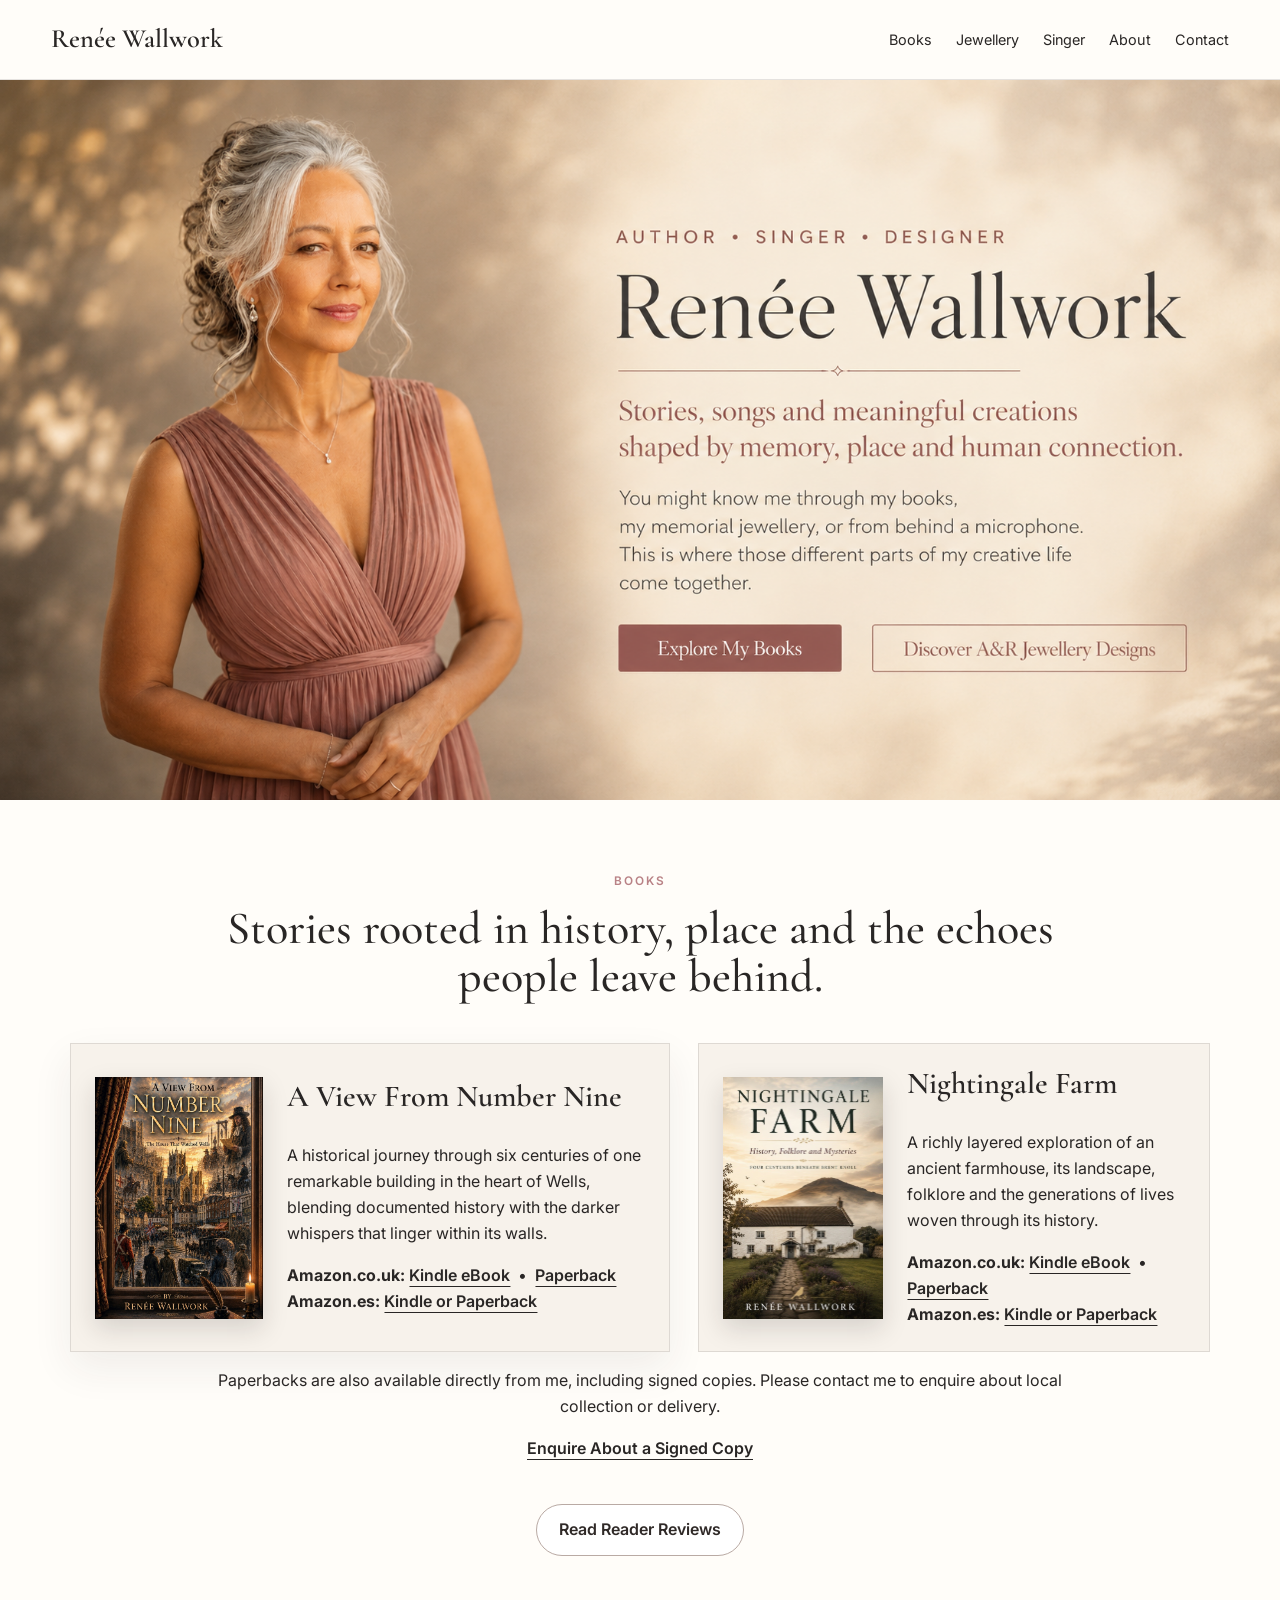
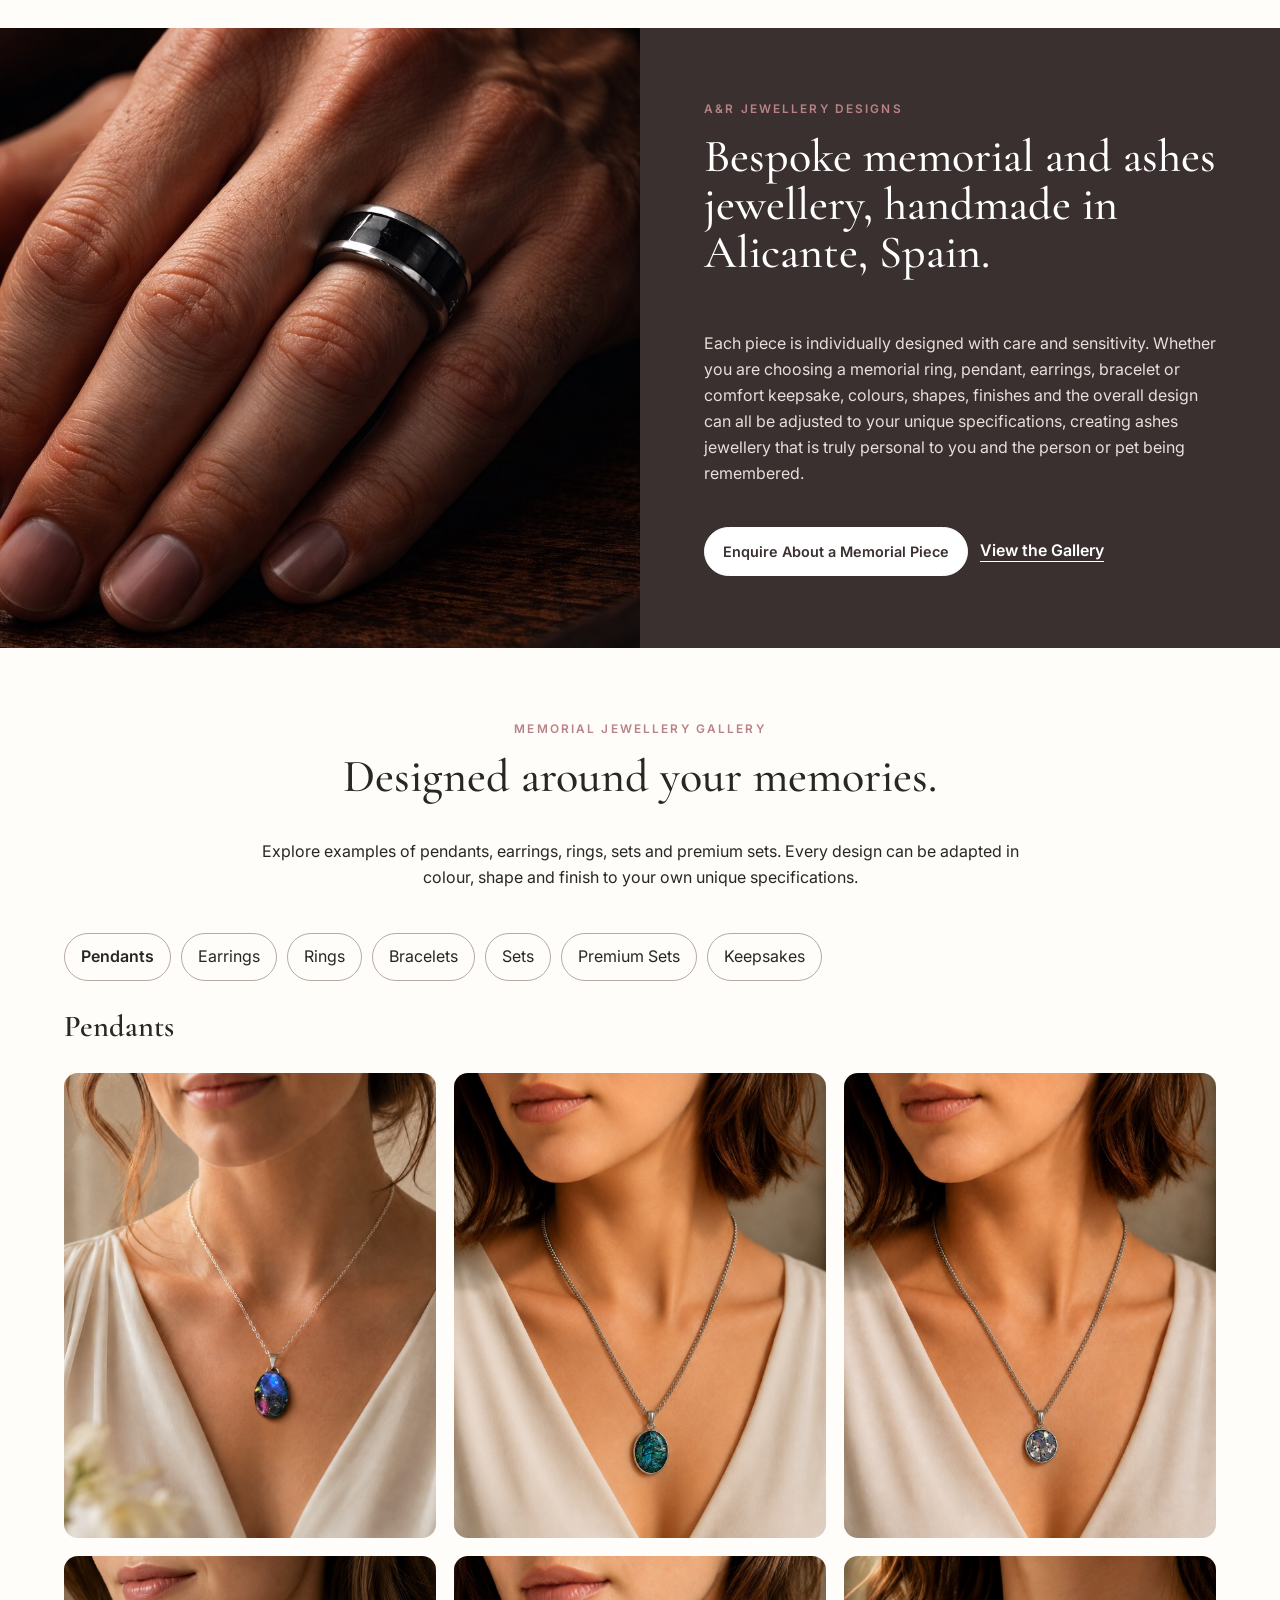
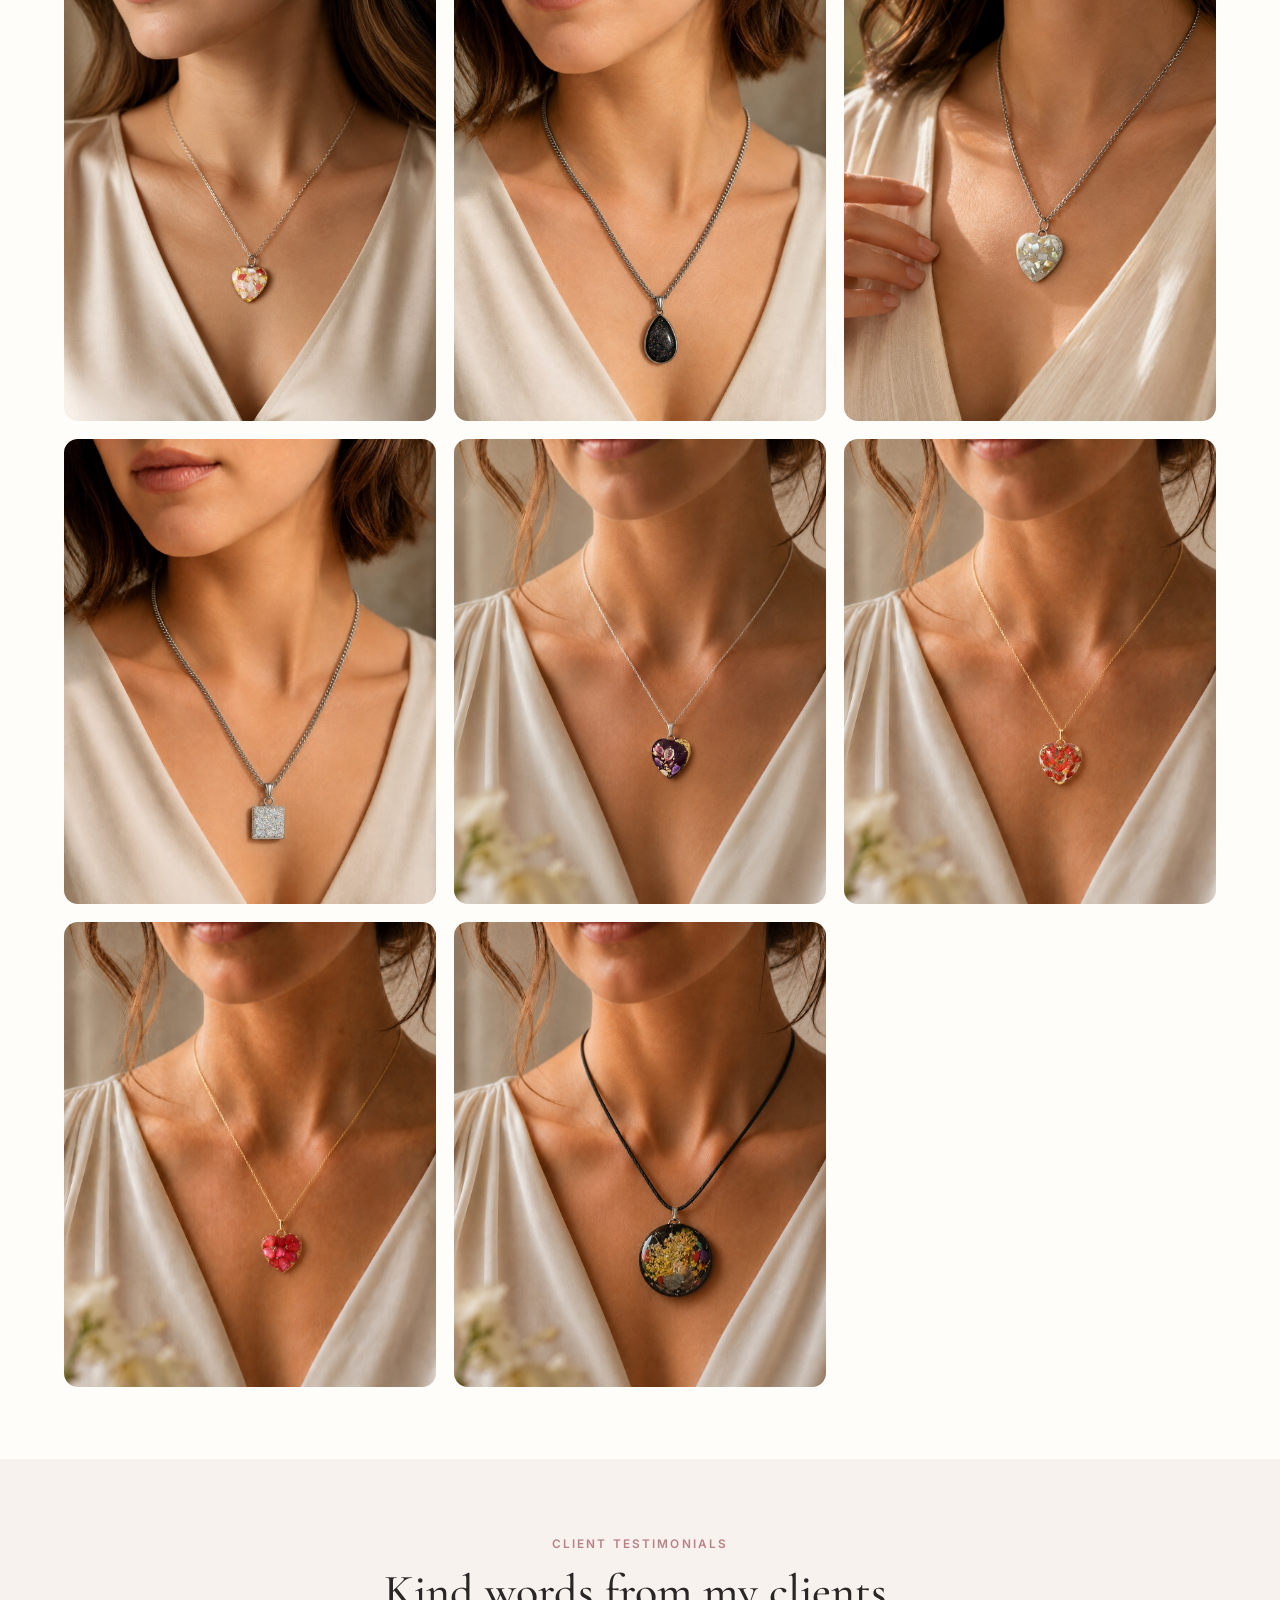
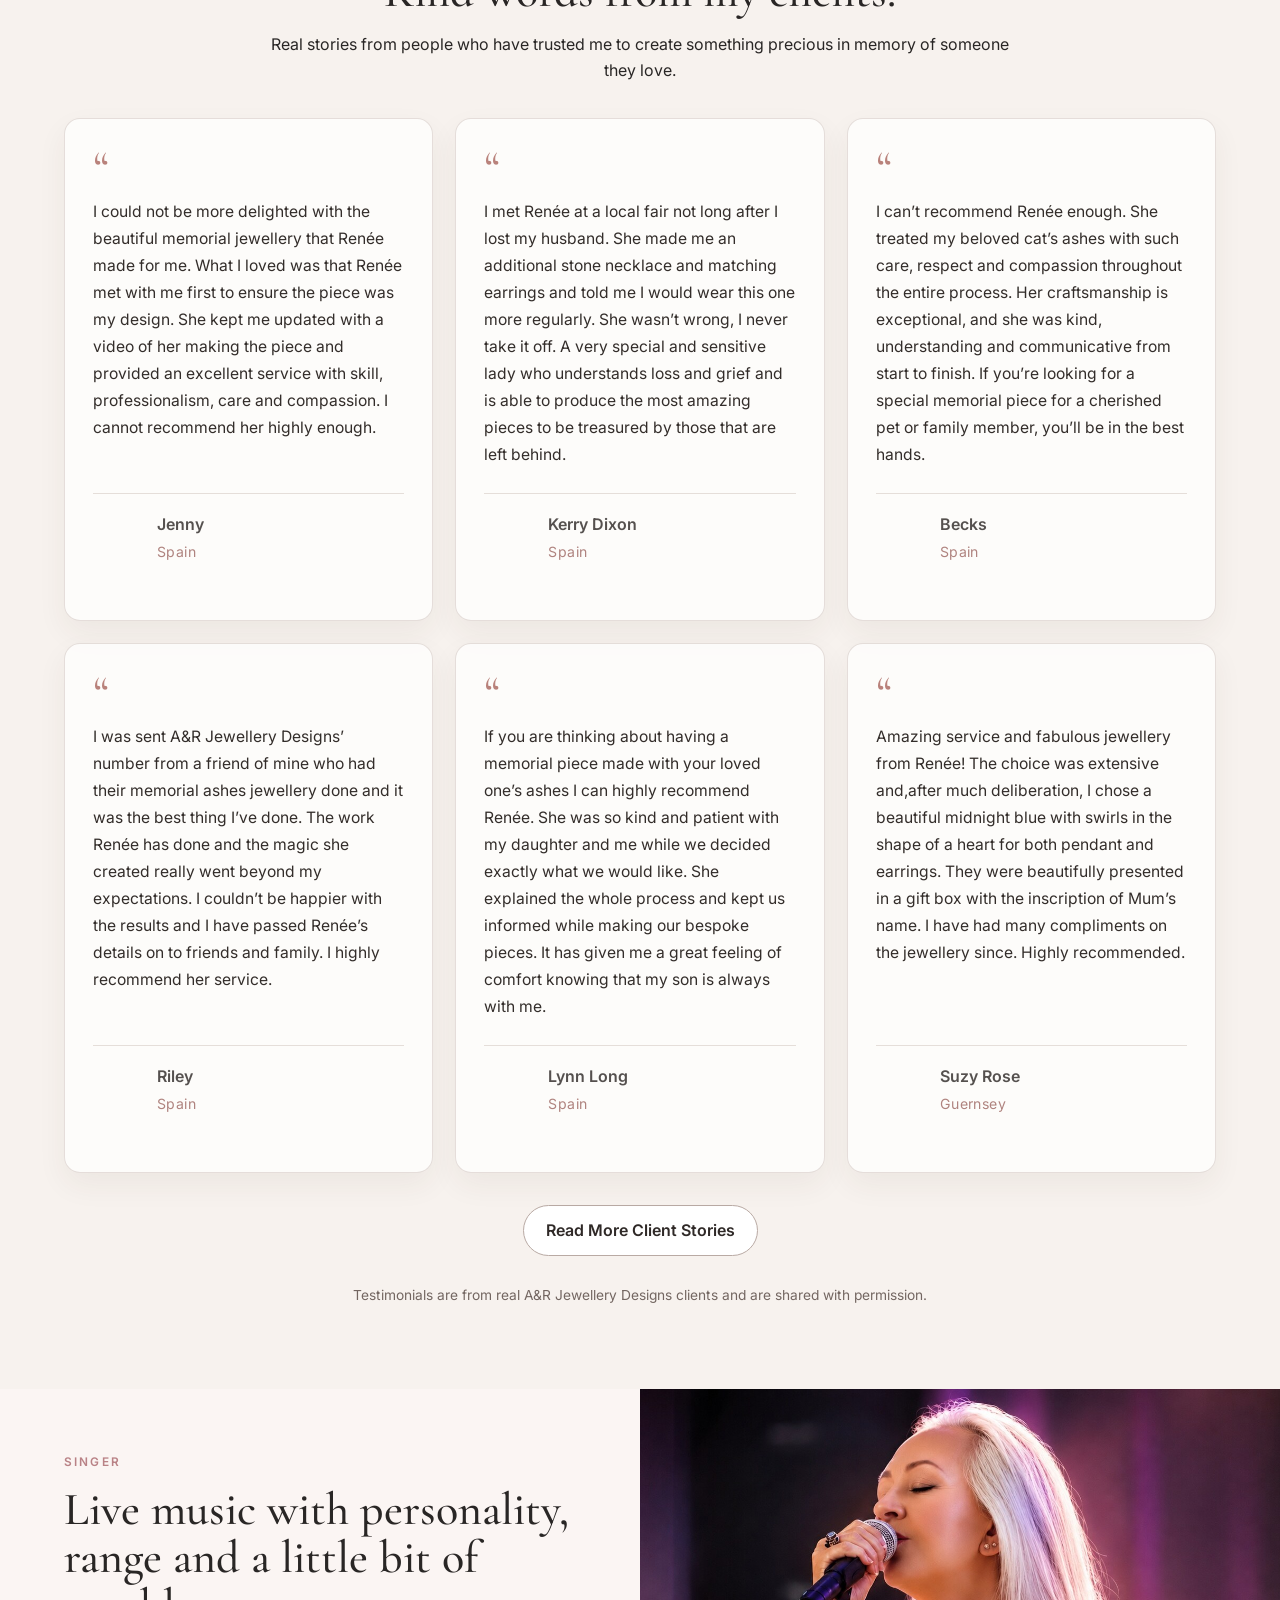
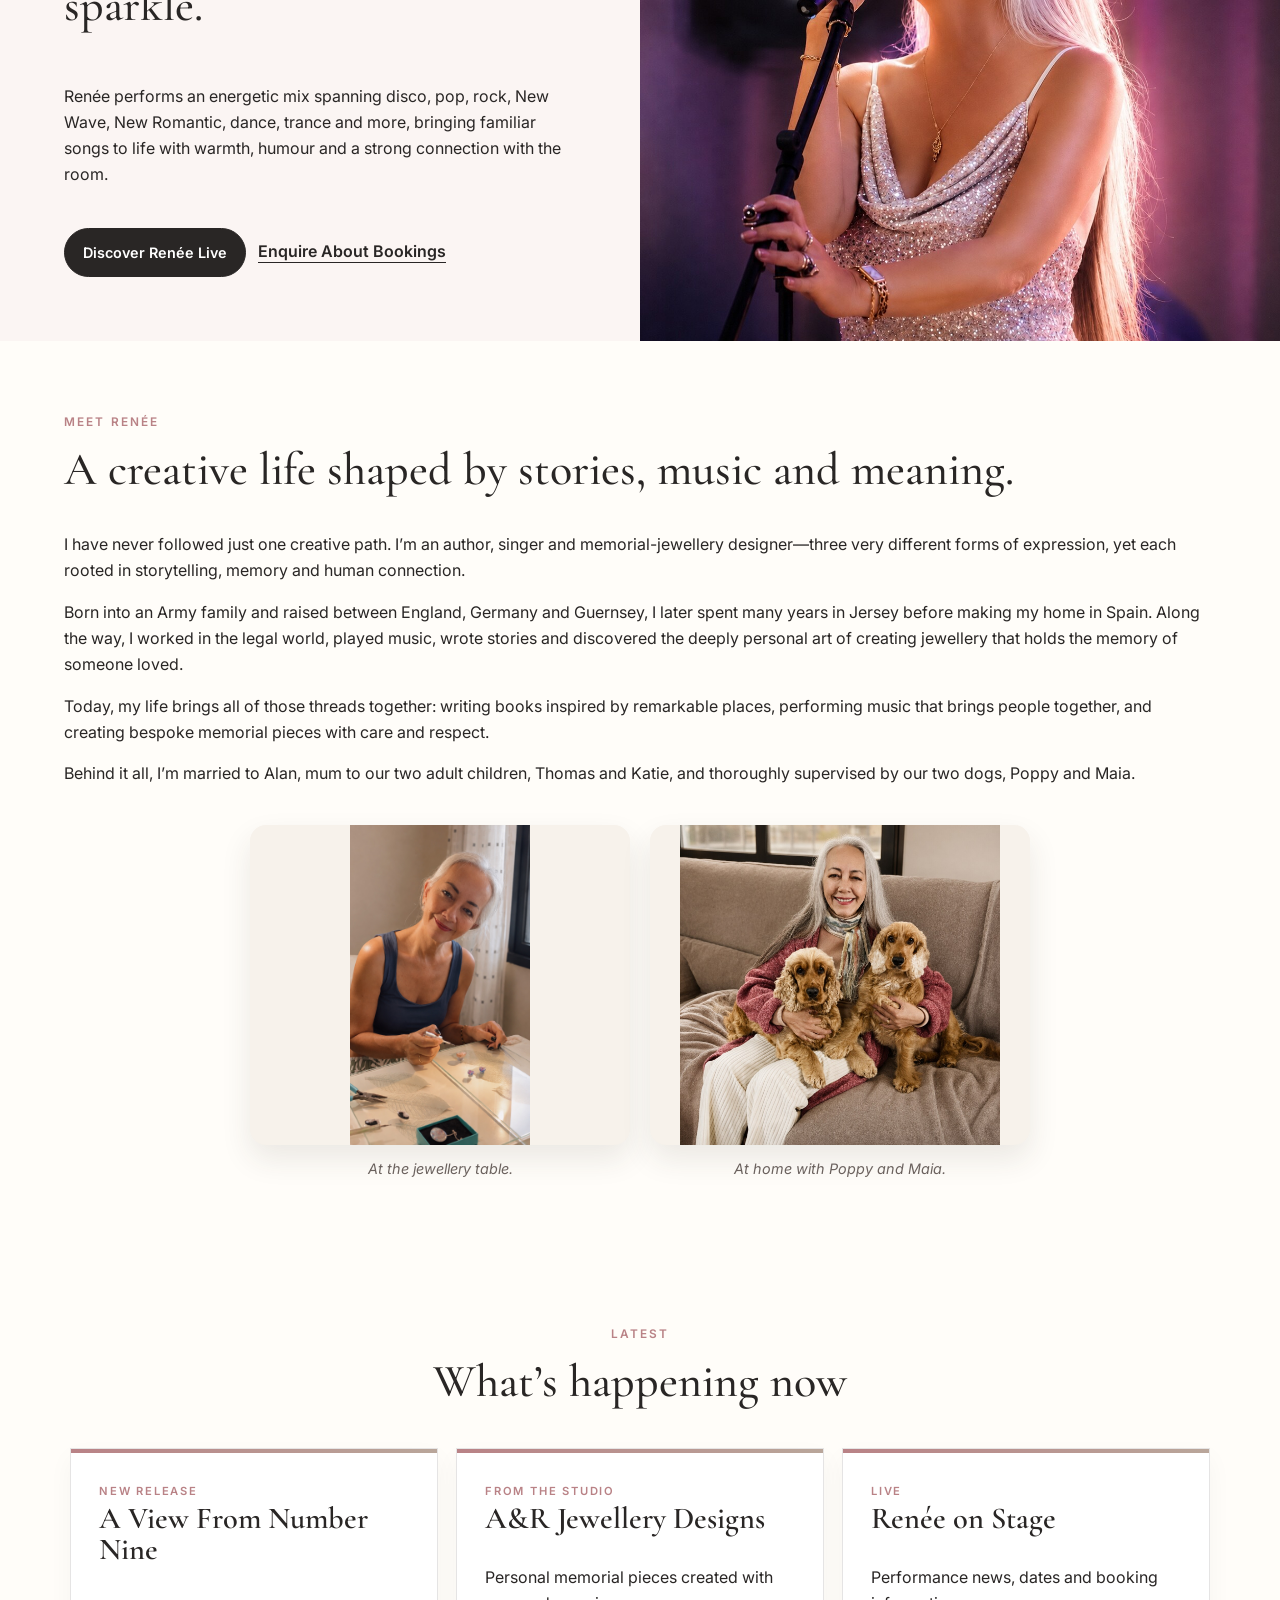
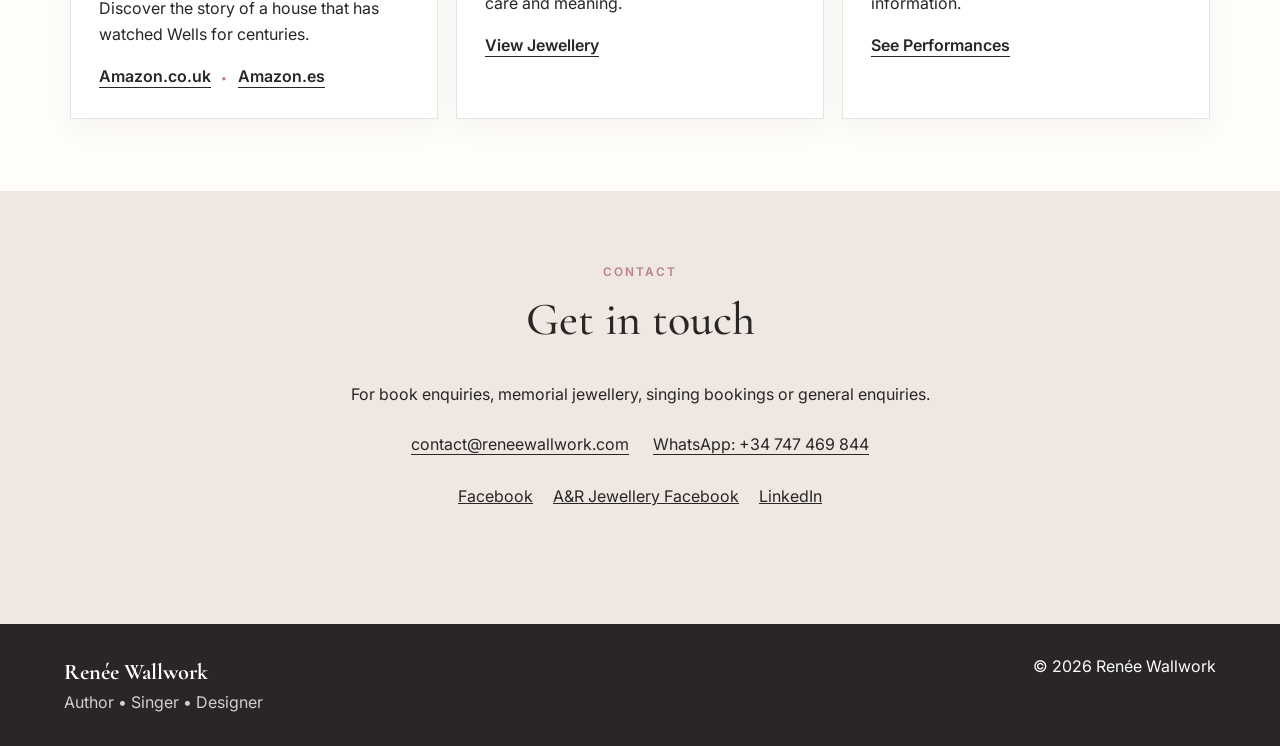
==== index.html @ 15e6c017 "Add structure data for books Added structured data in JSON-LD format for author and books." ====
<!doctype html>
<html lang="en">
<head>
  <meta charset="utf-8" />
  <meta name="viewport" content="width=device-width, initial-scale=1" />
  <title>Renée Wallwork | Author, Singer &amp; Memorial Jewellery Designer in Spain</title>
  <meta name="description" content="Official website of Renée Wallwork, British author, singer and creator of bespoke memorial and ashes jewellery handmade in Alicante, Spain." />
  <link rel="preconnect" href="https://fonts.googleapis.com">
  <link rel="preconnect" href="https://fonts.gstatic.com" crossorigin>
  <link href="https://fonts.googleapis.com/css2?family=Cormorant+Garamond:wght@500;600&family=Inter:wght@300;400;500;600&display=swap" rel="stylesheet">
  <link rel="stylesheet" href="styles.css" />
  <link rel="stylesheet" href="meet-photos.css" />

  <script type="application/ld+json">

{

  "@context": "https://schema.org",

  "@graph": [

    {

      "@type": "Person",

      "@id": "https://reneewallwork.com/#renee-wallwork",

      "name": "Renée Wallwork",

      "url": "https://reneewallwork.com/",

      "jobTitle": [

        "Author",

        "Singer",

        "Memorial Jewellery Designer"

      ]

    },

    {

      "@type": "Organization",

      "@id": "https://reneewallwork.com/#songbird-editions",

      "name": "Songbird Editions"

    },

    {

      "@type": "Book",

      "name": "A View From Number Nine",

      "author": {

        "@id": "https://reneewallwork.com/#renee-wallwork"

      },

      "publisher": {

        "@id": "https://reneewallwork.com/#songbird-editions"

      },

      "isbn": "9798192335277",

      "datePublished": "2026",

      "bookEdition": "First edition",

      "bookFormat": "https://schema.org/Paperback",

      "numberOfPages": 119,

      "inLanguage": "en",

      "image": "https://reneewallwork.com/assets/a-view-from-number-nine.jpg",

      "url": "https://reneewallwork.com/#books",

      "sameAs": "https://www.amazon.co.uk/dp/B0HFG2QTVT"

    },

    {

      "@type": "Book",

      "name": "Nightingale Farm",

      "author": {

        "@id": "https://reneewallwork.com/#renee-wallwork"

      },

      "publisher": {

        "@id": "https://reneewallwork.com/#songbird-editions"

      },

      "isbn": "9798192394595",

      "datePublished": "2026",

      "bookEdition": "First edition",

      "bookFormat": "https://schema.org/Paperback",

      "numberOfPages": 128,

      "inLanguage": "en",

      "image": "https://reneewallwork.com/assets/nightingale-farm.jpg",

      "url": "https://reneewallwork.com/#books",

      "sameAs": "https://www.amazon.co.uk/dp/B0HFBWW677"

    }

  ]

}

</script>
 <style>
  .contact-details {

  display: flex;

  justify-content: center;

  gap: 1.5rem;

  flex-wrap: wrap;

  margin: 1.5rem 0 1rem;

}

.contact-details a {

  color: inherit;

  text-decoration: underline;

  text-underline-offset: 4px;

}

.socials {

  display: flex;

  justify-content: center;

  gap: 1.25rem;

  flex-wrap: wrap;

}
  
    .homepage-banner {
      position: relative;
      width: 100%;
      overflow: hidden;
      background: #f4eee8;
    }

    .homepage-banner img {
      display: block;
      width: 100%;
      height: auto;
    }

    .homepage-banner .banner-link {
      position: absolute;
      z-index: 3;
      display: block;
      border-radius: 4px;
    }

    .homepage-banner .banner-link:focus-visible {
      outline: 3px solid #2a2523;
      outline-offset: 4px;
    }

    .homepage-banner .books-hotspot {
      left: 47.4%;
      top: 74.1%;
      width: 17.8%;
      height: 7.8%;
    }

    .homepage-banner .jewellery-hotspot {
      left: 67.0%;
      top: 74.1%;
      width: 24.8%;
      height: 7.8%;
    }

    .visually-hidden {
      position: absolute !important;
      width: 1px !important;
      height: 1px !important;
      padding: 0 !important;
      margin: -1px !important;
      overflow: hidden !important;
      clip: rect(0, 0, 0, 0) !important;
      white-space: nowrap !important;
      border: 0 !important;
    }

    @media (max-width: 760px) {
      .homepage-banner {
        overflow-x: auto;
      }

      .homepage-banner .banner-link {
        min-height: 32px;
      }

      .homepage-banner-mobile-actions {
        display: flex;
        gap: 12px;
        flex-wrap: wrap;
        justify-content: center;
        padding: 18px 20px 24px;
        background: #f4eee8;
      }
    }

    @media (min-width: 761px) {
      .homepage-banner-mobile-actions {
        display: none;
      }
    }

    /* Memorial jewellery testimonials */
    .testimonials-section {
      background: #f7f2ee;
      padding-top: 76px;
      padding-bottom: 82px;
    }

    .testimonials-intro {
      max-width: 760px;
      margin: 0 auto 34px;
      text-align: center;
    }

    .testimonials-intro h2 {
      margin-bottom: 12px;
    }

    .testimonials-intro p:last-child {
      margin-bottom: 0;
    }

    .testimonial-grid {
      display: grid;
      grid-template-columns: repeat(3, minmax(0, 1fr));
      gap: 22px;
      max-width: 1180px;
      margin: 0 auto;
    }

    .testimonial-card {
      position: relative;
      display: flex;
      flex-direction: column;
      min-height: 100%;
      padding: 30px 28px 26px;
      background: rgba(255,255,255,0.72);
      border: 1px solid rgba(141, 116, 102, 0.22);
      border-radius: 16px;
      box-shadow: 0 12px 30px rgba(62, 46, 38, 0.06);
    }

    .testimonial-card::before {
      content: "“";
      font-family: "Cormorant Garamond", Georgia, serif;
      font-size: 48px;
      line-height: 0.8;
      color: #b9827b;
      margin-bottom: 12px;
    }

    .testimonial-card blockquote {
      margin: 0;
      font-size: 0.98rem;
      line-height: 1.72;
      color: #332d2a;
      flex: 1;
    }

    .testimonial-card footer {
      margin-top: 24px;
      padding-top: 18px;
      border-top: 1px solid rgba(141, 116, 102, 0.22);
      background: transparent;
      display: block;
    }

    .testimonial-name {
      display: block;
      font-weight: 600;
      color: #26211f;
    }

    .testimonial-location {
      display: block;
      margin-top: 3px;
      font-size: 0.88rem;
      letter-spacing: 0.03em;
      color: #9a625d;
    }

    .testimonial-note {
      max-width: 760px;
      margin: 28px auto 0;
      text-align: center;
      font-size: 0.86rem;
      color: #736661;
    }

    @media (max-width: 980px) {
      .testimonial-grid {
        grid-template-columns: repeat(2, minmax(0, 1fr));
      }
    }

    @media (max-width: 640px) {
      .testimonials-section {
        padding-top: 58px;
        padding-bottom: 62px;
      }

      .testimonial-grid {
        grid-template-columns: 1fr;
        gap: 16px;
      }

      .testimonial-card {
        padding: 26px 22px 22px;
      }
    }

  </style>

</head>
<body>

<header class="site-header">
  <a class="brand" href="#top">Renée Wallwork</a>
  <nav class="desktop-nav" aria-label="Primary navigation">
    <a href="#books">Books</a>
    <a href="#jewellery">Jewellery</a>
    <a href="#singer">Singer</a>
    <a href="#about">About</a>
    <a href="#contact">Contact</a>
  </nav>
  <details class="mobile-menu">
    <summary>Menu</summary>
    <div class="mobile-menu-panel">
      <a href="#books">Books</a>
      <a href="#jewellery">Jewellery</a>
      <a href="#singer">Singer</a>
      <a href="#about">About</a>
      <a href="#latest">Latest</a>
      <a href="#contact">Contact</a>
    </div>
  </details>
</header>

<main id="top">
<section class="homepage-banner" aria-labelledby="homepage-hero-title">
  <img src="assets/hero-banner.png" alt="Renée Wallwork, author, singer and designer" />

  <div class="visually-hidden">
    <p>Author • Singer • Designer</p>
    <h1 id="homepage-hero-title">Renée Wallwork</h1>
    <p>Stories, songs and meaningful creations shaped by memory, place and human connection.</p>
    <p>You might know me through my books, my memorial jewellery, or from behind a microphone. This is where those different parts of my creative life come together.</p>
  </div>

  <a class="banner-link books-hotspot" href="#books" aria-label="Explore My Books"></a>
  <a class="banner-link jewellery-hotspot" href="#jewellery" aria-label="Discover A&amp;R Jewellery Designs"></a>
</section>

<div class="homepage-banner-mobile-actions" aria-label="Homepage links">
  <a class="btn primary" href="#books">Explore My Books</a>
  <a class="btn secondary" href="#jewellery">Discover A&amp;R Jewellery Designs</a>
</div>



<section id="books" class="section books">
  <div class="section-heading">
    <p class="eyebrow">BOOKS</p>
    <h2>Stories rooted in history, place and the echoes people leave behind.</h2>
  </div>
  <div class="book-grid">
    <article class="book-card featured">
      <img src="assets/a-view-from-number-nine.jpg" alt="A View From Number Nine book cover" />
      <div>
        <h3>A View From Number Nine</h3>
        <p>A historical journey through six centuries of one remarkable building in the heart of Wells, blending documented history with the darker whispers that linger within its walls.</p>
            <strong>Amazon.co.uk:</strong>

        <a class="text-link" href="https://www.amazon.co.uk/dp/B0HF9PCMNF" target="_blank" rel="noopener noreferrer">Kindle eBook</a>

        <span aria-hidden="true"> &nbsp;•&nbsp; </span>

        <a class="text-link" href="https://www.amazon.co.uk/dp/B0HFG2QTVT" target="_blank" rel="noopener noreferrer">Paperback</a>

        <br />

        <strong>Amazon.es:</strong>

        <a class="text-link" href="https://amzn.eu/d/0caCmfCf" target="_blank" rel="noopener noreferrer">Kindle or Paperback</a>

      </div>

    </article>

    <article class="book-card">

      <img src="assets/nightingale-farm.jpg" alt="Nightingale Farm book cover" />

      <div>

        <h3>Nightingale Farm</h3>

        <p>A richly layered exploration of an ancient farmhouse, its landscape, folklore and the generations of lives woven through its history.</p>

        <strong>Amazon.co.uk:</strong>

        <a class="text-link" href="https://www.amazon.co.uk/dp/B0HFBJJ8R5" target="_blank" rel="noopener noreferrer">Kindle eBook</a>

        <span aria-hidden="true"> &nbsp;•&nbsp; </span>

        <a class="text-link" href="https://www.amazon.co.uk/dp/B0HFBWW677" target="_blank" rel="noopener noreferrer">Paperback</a>

        <br />

        <strong>Amazon.es:</strong>

        <a class="text-link" href="https://amzn.eu/d/0dGQ6d59" target="_blank" rel="noopener noreferrer">Kindle or Paperback</a>    
      </div>
  </article>
  </div>

  <div class="section-heading">

  <p>Paperbacks are also available directly from me, including signed copies. Please contact me to enquire about local collection or delivery.</p>

  <a class="text-link" href="#contact">Enquire About a Signed Copy</a>

</div>
  <details class="more-testimonials">

  <summary>

    <span class="more-label">Read Reader Reviews</span>

    <span class="less-label">Hide Reader Reviews</span>

  </summary>

  <div class="testimonial-grid">

    <article class="testimonial-card">

      <blockquote>A View From Number Nine is a truly remarkable book. I was mesmerised from the very first page and found it impossible to put down. The author’s meticulous and detailed research brings the story vividly to life, and I was completely captivated by the way the past was woven seamlessly into the present. An outstanding read that I can wholeheartedly recommend.</blockquote>

      <footer>

        <span class="testimonial-name">★★★★★ Susan</span>

        <span class="testimonial-location">Amazon UK reader</span>

      </footer>

    </article>

  </div>

</details>
</section>

<section id="jewellery" class="section split dark">
  <div class="media-panel jewellery-media">
   <img src="assets/memorial-jewellery.jpg" alt="Bespoke memorial ashes ring handmade in Alicante, Spain by A&R Jewellery Designs" /> 
  </div>
  <div class="copy-panel">
    <p class="eyebrow">A&amp;R JEWELLERY DESIGNS</p>
    <h2>Bespoke memorial and ashes jewellery, handmade in Alicante, Spain.</h2>
    <p>Each piece is individually designed with care and sensitivity. Whether you are choosing a memorial ring, pendant, earrings, bracelet or comfort keepsake, colours, shapes, finishes and the overall design can all be adjusted to your unique specifications, creating ashes jewellery that is truly personal to you and the person or pet being remembered.</p>
    <div class="buttons">
      <a class="btn light" href="#contact">Enquire About a Memorial Piece</a>
      <a class="text-link light-link" href="#gallery">View the Gallery</a>
    </div>
  </div>
</section>

<section id="gallery" class="section">

  <div class="section-heading narrow">

    <p class="eyebrow">MEMORIAL JEWELLERY GALLERY</p>

    <h2>Designed around your memories.</h2>

    <p>Explore examples of pendants, earrings, rings, sets and premium sets. Every design can be adapted in colour, shape and finish to your own unique specifications.</p>

  </div>


  <nav class="gallery-nav">

  <a href="#pendants">Pendants</a>

  <a href="#earrings">Earrings</a>

  <a href="#rings">Rings</a>
    <a href="#bracelets">Bracelets</a>

  <a href="#sets">Sets</a>

  <a href="#premium-sets">Premium Sets</a>
    <a href="#keepsakes">Keepsakes</a>

</nav>
 <div id="pendants" class="gallery-category">

  <h3>Pendants</h3>

  <div class="gallery-grid">

    <img src="assets/memorial-pendant-model1.jpg" alt="Bespoke memorial pendant worn on a model" />

    <img src="assets/memorial-pendant-blue-green-oval.jpg" alt="Blue and green oval memorial pendant worn on a model" />

    <img src="assets/memorial-pendant-silver-mosaic-oval.jpg" alt="Silver mosaic oval memorial pendant worn on a model" />

    <img src="assets/memorial-pendant-green-gold-oval.jpg" alt="Green and gold oval memorial pendant worn on a model" />

    <img src="assets/memorial-pendant-black-teardrop.jpg" alt="Black teardrop memorial pendant worn on a model" />

    <img src="assets/memorial-pendant-white-heart.jpg" alt="White heart memorial pendant worn on a model" />

    <img src="assets/memorial-pendant-square-silver.jpg" alt="Square silver memorial pendant worn on a model" />

    <img src="assets/memorial-pendant-purple-floral-heart.jpg" alt="Purple floral heart memorial pendant worn on a model" />

<img src="assets/memorial-pendant-kerry-red-gold-heart.jpg" alt="Kerry's red floral and gold memorial heart pendant worn on a model" />

 <img src="assets/memorial-pendant-red-shell-heart.jpg" alt="Red and pink shell heart memorial pendant worn on a model" />

<img src="assets/memorial-pendant-botanical-garden-round.jpg" alt="Round botanical garden memorial pendant worn on a model" />   

  </div>

</div> 
    


  <div id="earrings" class="gallery-category">

  <h3>Earrings</h3>
    
  <div class="gallery-grid">
<img src="assets/memorial-earrings-black-gold-studs.jpg" alt="Black and gold memorial stud earrings worn on a model" />

<img src="assets/memorial-earrings-blue-purple-studs.jpg" alt="Blue and purple memorial stud earrings worn on a model" />
</div>  

</div>

<div id="rings" class="gallery-category">

  <h3>Rings</h3>
 <div class="gallery-grid">
<img src="assets/memorial-ring-silver-sparkle-band.jpg" alt="Silver sparkle memorial ring worn on a hand" />

<img src="assets/memorial-ring-blue-inlay-band.jpg" alt="Blue inlay memorial ring worn on a hand" />

<img src="assets/memorial-ring-gold-sparkle-band.jpg" alt="Gold sparkle memorial ring worn on a hand" />

<img src="assets/memorial-ring-pink-round.jpg" alt="Pink round memorial ring worn on a hand" />

<img src="assets/memorial-ring-iridescent-round.jpg" alt="Iridescent round memorial ring worn on a hand" />

<img src="assets/memorial-ring-black-sparkle-wide.jpg" alt="Black sparkle wide memorial ring worn on a male hand" />

<img src="assets/memorial-ring-silver-chip-wide.jpg" alt="Silver chip wide memorial ring worn on a male hand" />

<img src="assets/memorial-ring-blue-green-mosaic-wide.jpg" alt="Blue green mosaic wide memorial ring worn on a male hand" />

<img src="assets/memorial-ring-green-double-channel.jpg" alt="Green double channel memorial ring worn on a male hand" />

<img src="assets/memorial-ring-black-gold-double-channel.jpg" alt="Black and gold double channel memorial ring worn on a male hand" />
</div>
</div>
<div id="bracelets" class="gallery-category">

  <h3>Bracelets</h3>

  <div class="gallery-grid">
<img src="assets/memorial-bracelet-blue-rectangle.jpg" alt="Blue rectangular memorial bracelet" />

<img src="assets/memorial-bracelet-multicolour-round.jpg" alt="Multicoloured round memorial bracelet" />

<img src="assets/memorial-bracelet-purple-round.jpg" alt="Purple round memorial bracelet" />

<img src="assets/memorial-bracelet-white-round.jpg" alt="White round memorial bracelet" />
  </div>

</div>  
<div id="sets" class="gallery-category">

  <h3>Sets</h3>
 <div class="gallery-grid">
<img src="assets/memorial-set-multicolour-heart.jpg" alt="Multicoloured heart memorial jewellery set worn on a model" />

<img src="assets/memorial-set-blue-silver-heart.jpg" alt="Blue and silver heart memorial jewellery set worn on a model" />

<img src="assets/memorial-set-black-gold-heart.jpg" alt="Black and gold heart memorial jewellery set worn on a model" />

   <img src="assets/memorial-set-turquoise-gold-round-studs.jpg" alt="Turquoise, pearl and gold round memorial jewellery set worn on a model" />

<img src="assets/memorial-set-black-green-gold-ovals.jpg" alt="Black, emerald green and gold oval memorial jewellery set worn on a model" />

<img src="assets/memorial-set-white-mosaic-heart-studs.jpg" alt="White mosaic heart and stud memorial jewellery set worn on a model" />

<img src="assets/memorial-set-turquoise-oval-drops.jpg" alt="Turquoise oval pendant and drop earring memorial jewellery set worn on a model" />
</div> 
</div>

<div id="premium-sets" class="gallery-category">
  <h3>Premium Sets</h3>
  <div class="gallery-grid">
    <img src="assets/memorial-premium-set-blue-green-round.jpg" alt="Premium blue and green round memorial set worn on a model"/>
</div>
</div>
  <div id="keepsakes" class="gallery-category">

 <h3>Memorial Keepsakes</h3>
 <div class="gallery-grid">

    <img src="assets/memorial-keepsake-heart-mosaic.jpg" alt="Multicoloured heart memorial keepsake" />
    <img src="assets/memorial-keepsake-heart-pawprints.jpg" alt="Heart memorial keepsake with colourful paw prints" />
    <img src="assets/pet-memorial-paw-keepsake.jpg" alt="Black and silver pet memorial paw keepsake" />

   <img src="assets/memorial-comfort-pebble-galaxy.jpg" alt="Blue purple and pink memorial comfort pebble" />

    <img src="assets/memorial-comfort-pebble-blue-gold.jpg" alt="Electric blue and gold memorial comfort pebble" />

    <img src="assets/memorial-comfort-pebble-green-gold.jpg" alt="Emerald green and gold memorial comfort pebble" />

  <img src="assets/memorial-comfort-pebble-blue-silver.jpg" alt="Midnight blue and silver memorial comfort pebble" />

  </div>
</div>
  </section>

<section id="testimonials" class="section testimonials-section">
  <div class="testimonials-intro">
  <p class="eyebrow">CLIENT TESTIMONIALS</p>
    <h2>Kind words from my clients.</h2>
    <p>Real stories from people who have trusted me to create something precious in memory of someone they love.</p>
  </div>

<div class="testimonial-grid">
    <article class="testimonial-card">
      <blockquote>I could not be more delighted with the beautiful memorial jewellery that Renée made for me. What I loved was that Renée met with me first to ensure the piece was my design. She kept me updated with a video of her making the piece and provided an excellent service with skill, professionalism, care and compassion. I cannot recommend her highly enough.</blockquote>
      <footer>
        <span class="testimonial-name">Jenny</span>
        <span class="testimonial-location">Spain</span>
      </footer>
    </article>

    <article class="testimonial-card">
      <blockquote>I met Renée at a local fair not long after I lost my husband. She made me an additional stone necklace and matching earrings and told me I would wear this one more regularly. She wasn’t wrong, I never take it off. A very special and sensitive lady who understands loss and grief and is able to produce the most amazing pieces to be treasured by those that are left behind.</blockquote>
      <footer>
        <span class="testimonial-name">Kerry Dixon</span>
        <span class="testimonial-location">Spain</span>
      </footer>
    </article>

    <article class="testimonial-card">
    <blockquote>I can’t recommend Renée enough. She treated my beloved cat’s ashes with such care, respect and compassion throughout the entire process. Her craftsmanship is exceptional, and she was kind, understanding and communicative from start to finish. If you’re looking for a special memorial piece for a cherished pet or family member, you’ll be in the best hands.</blockquote>
      <footer>
      <span class="testimonial-name">Becks</span>
        <span class="testimonial-location">Spain</span>
      </footer>
    </article>
    <article class="testimonial-card">
      <blockquote>I was sent A&amp;R Jewellery Designs’ number from a friend of mine who had their memorial ashes jewellery done and it was the best thing I’ve done. The work Renée has done and the magic she created really went beyond my expectations. I couldn’t be happier with the results and I have passed Renée’s details on to friends and family. I highly recommend her service.</blockquote>
      <footer>
        <span class="testimonial-name">Riley</span>
        <span class="testimonial-location">Spain</span>
      </footer>
    </article>

    <article class="testimonial-card">
      <blockquote>If you are thinking about having a memorial piece made with your loved one’s ashes I can highly recommend Renée. She was so kind and patient with my daughter and me while we decided exactly what we would like. She explained the whole process and kept us informed while making our bespoke pieces. It has given me a great feeling of comfort knowing that my son is always with me.</blockquote>
      <footer>
        <span class="testimonial-name">Lynn Long</span>
        <span class="testimonial-location">Spain</span>
      </footer>
    </article>

    <article class="testimonial-card">
      <blockquote>Amazing service and fabulous jewellery from Renée! The choice was extensive and,after much deliberation, I chose a beautiful midnight blue with swirls in the shape of a heart for both pendant and earrings. They were beautifully presented in a gift box with the inscription of Mum’s name. I have had many compliments on the jewellery since. Highly recommended.</blockquote>
      <footer>
        <span class="testimonial-name">Suzy Rose</span>
        <span class="testimonial-location">Guernsey</span>
    </footer>
    </article>
  </div>

  <details class="more-testimonials">

  <summary>

    <span class="more-label">Read More Client Stories</span>

    <span class="less-label">Show Fewer Client Stories</span>

  </summary>

  <div class="testimonial-grid">

    <article class="testimonial-card">

      <blockquote>Renée created a beautiful memorial jewellery set in memory of my late husband. I also purchased memorial pebbles, again of great quality and made with sincerity. Altogether, it was a comforting experience, and I highly recommend her services.</blockquote>

      <footer>

        <span class="testimonial-name">Pauline</span>

        <span class="testimonial-location">Spain</span>

      </footer>

    </article>

    <article class="testimonial-card">

      <blockquote>We purchased some memorial items from Renée after sadly losing our dad last year. They were beautifully made, with some of his ashes incorporated into a design we requested. Renée is a lovely, kind and compassionate lady who was only too happy to listen to our ideas and bring them to fruition. I can highly recommend her.</blockquote>

      <footer>

        <span class="testimonial-name">Sally</span>

        <span class="testimonial-location">Spain</span>

      </footer>

    </article>

    <article class="testimonial-card">

      <blockquote>I asked Renée to create two pieces of memorial jewellery using the ashes of my father and aunt. She made two heart-shaped pendants in which the ashes were incorporated very subtly. Renée listened carefully to my wishes and poured all her love into making them. She is incredibly talented and very reliable. I highly recommend her.</blockquote>

      <footer>

        <span class="testimonial-name">Carine</span>

        <span class="testimonial-location">Belgium</span>

      </footer>

    </article>

    <article class="testimonial-card">

      <blockquote>I am over the moon! I asked in a local Facebook group if anyone knew somewhere that made memorial jewellery and was given several names. I chose Renée after seeing the beautiful jewellery she created. I wanted one piece as a 21st-birthday gift for my niece, but I ended up buying two—one for her and one for me! I was able to choose exactly what I wanted by blending two different styles Renée showed me, and the results were simply perfect. My niece was delighted, and I received a gift too. Thank you, Renée!</blockquote>

      <footer>

        <span class="testimonial-name">Yvonne</span>

        <span class="testimonial-location">Spain</span>

      </footer>

    </article>
<article class="testimonial-card">

  <blockquote>I met Renée to discuss having jewellery made containing some of my husband’s ashes. She was very professional and caring, and suggested ideas I hadn’t even thought of. The whole process was handled with care and compassion, and I’m delighted with the earrings and pendant she made for me. ❤️</blockquote>

  <footer>

    <span class="testimonial-name">Anne</span>

    <span class="testimonial-location">Spain</span>

  </footer>

</article>
    <article class="testimonial-card">

  <blockquote>Renée made me two absolutely beautiful hearts containing my older son’s ashes. The colours were important to me, and they were perfect. Everything was handled so sensitively, and Renée was so kind and understanding. Thank you so much. 🕊️❤️</blockquote>

  <footer>

    <span class="testimonial-name">Jan</span>

    <span class="testimonial-location">Spain</span>

  </footer>

</article>
  </div>

</details>

<p class="testimonial-note">Testimonials are from real A&amp;R Jewellery Designs clients and are shared with permission.</p>
</section>
  <section id="singer" class="section split singer">
  <div class="copy-panel">
    <p class="eyebrow">SINGER</p>
    <h2>Live music with personality, range and a little bit of sparkle.</h2>
    <p>Renée performs an energetic mix spanning disco, pop, rock, New Wave, New Romantic, dance, trance and more, bringing familiar songs to life with warmth, humour and a strong connection with the room.</p>
    <div class="buttons">
      <a class="btn primary" href="live.html">Discover Renée Live</a>
    <a class="text-link" href="#contact">Enquire About Bookings</a>
    </div>
  </div>
  <div class="media-panel singer-media">
    <img src="assets/renee-singer.jpg" alt="Renée Wallwork singing live" />
  </div>
</section>

<section id="about" class="section split-section">
  <div class="content-panel">

    <p class="eyebrow">MEET RENÉE</p>

    <h2>A creative life shaped by stories, music and meaning.</h2>

    <p>I have never followed just one creative path. I’m an author, singer and memorial-jewellery designer—three very different forms of expression, yet each rooted in storytelling, memory and human connection.</p>
  <p>Born into an Army family and raised between England, Germany and Guernsey, I later spent many years in Jersey before making my home in Spain. Along the way, I worked in the legal world, played music, wrote stories and discovered the deeply personal art of creating jewellery that holds the memory of someone loved.</p>

    <p>Today, my life brings all of those threads together: writing books inspired by remarkable places, performing music that brings people together, and creating bespoke memorial pieces with care and respect.</p>

    <p>Behind it all, I’m married to Alan, mum to our two adult children, Thomas and Katie, and thoroughly supervised by our two dogs, Poppy and Maia.</p>

  </div>

  <div class="about-photo-pair">
    <figure>
      <img src="assets/meet-renee.jpg" alt="Renée Wallwork creating memorial jewellery" loading="lazy" />
      <figcaption>At the jewellery table.</figcaption>
  </figure>
    <figure>
      <img src="assets/renee-poppy-maia.jpg" alt="Renée at home with her dogs, Poppy and Maia" loading="lazy" />
      <figcaption>At home with Poppy and Maia.</figcaption>
    </figure>
</div>

</section>

<section id="latest" class="section latest">
  <div class="section-heading">
    <p class="eyebrow">LATEST</p>
    <h2>What’s happening now</h2>
  </div>
  <div class="cards">
    <article class="latest-card">
      <span>NEW RELEASE</span>
      <h3>A View From Number Nine</h3>
      <p>Discover the story of a house that has watched Wells for centuries.</p>
      <a class="text-link" href="https://www.amazon.co.uk/dp/B0HF9PCMNF" target="_blank" rel="noopener noreferrer">Amazon.co.uk</a><span aria-hidden="true"> &nbsp;•&nbsp; </span><a class="text-link" href="https://amzn.eu/d/0caCmfCf" target="_blank" rel="noopener noreferrer">Amazon.es</a>
    </article>
    <article class="latest-card">
      <span>FROM THE STUDIO</span>
    <h3>A&amp;R Jewellery Designs</h3>
      <p>Personal memorial pieces created with care and meaning.</p>
      <a class="text-link" href="#jewellery">View Jewellery</a>
    </article>
  <article class="latest-card">
      <span>LIVE</span>
    <h3>Renée on Stage</h3>
      <p>Performance news, dates and booking information.</p>
      <a class="text-link" href="live.html">See Performances</a>
    </article>
  </div>
</section>

<section id="contact" class="section contact">
  <div class="section-heading narrow">
    <p class="eyebrow">CONTACT</p>
    <h2>Get in touch</h2>
    <p>For book enquiries, memorial jewellery, singing bookings or general enquiries.</p>
    <div class="contact-details">

  <a href="mailto:contact@reneewallwork.com">contact@reneewallwork.com</a>

  <a href="https://wa.me/34747469844" target="_blank" rel="noopener">

    WhatsApp: +34 747 469 844

  </a>

</div>

<div class="socials">

  

<a href="https://www.facebook.com/renee.wallwork">Facebook</a>

<a href="https://www.facebook.com/profile.php?id=61561538451548" target="_blank" rel="noopener">A&amp;R Jewellery Facebook</a>

<a href="https://www.linkedin.com/in/ren%C3%A9e-michele-wallwork-81598b34a/">LinkedIn</a>
</div>
  </div>
</section>
</main>
<footer>
  <div><strong>Renée Wallwork</strong><br><span>Author • Singer • Designer</span></div>
  <div>© 2026 Renée Wallwork</div>
</footer>
  <script>

document.addEventListener('DOMContentLoaded', function () {

  const links = document.querySelectorAll('.gallery-nav a');

  const categories = document.querySelectorAll('.gallery-category');

function showCategory(id) {

    categories.forEach(function (category) {

      category.hidden = category.id !== id;

  });

    links.forEach(function (link) {

      link.classList.toggle(

        'active',

      link.getAttribute('href') === '#' + id

      );

    });

  }

  let startingCategory = 'pendants';

  if (window.location.hash) {
    const requested = window.location.hash.substring(1);

    if (document.getElementById(requested)) {
      startingCategory = requested;

    }

}
showCategory(startingCategory);
links.forEach(function (link) {
link.addEventListener('click', function (event) {
      event.preventDefault();
    const id = link.getAttribute('href').substring(1);
    showCategory(id);
  history.replaceState(null, '', '#' + id);});
});});
</script>
</body>
</html>
---- styles.css ----
:root{
  --ivory:#f7f2eb;
  --paper:#fffdf9;
  --taupe:#b9a69a;
  --rose:#b98286;
  --charcoal:#292625;
  --deep:#3a302f;
  --silver:#c7c7c7;
  --line:rgba(41,38,37,.12);
}
*{box-sizing:border-box}
html{scroll-behavior:smooth}
body{
  margin:0;
  font-family:Inter,system-ui,-apple-system,sans-serif;
  color:var(--charcoal);
  background:var(--paper);
  line-height:1.62;
}
img{display:block;width:100%}
a{color:inherit}
.site-header{
  position:sticky;top:0;z-index:20;
  display:flex;justify-content:space-between;align-items:center;
  padding:18px clamp(20px,4vw,64px);
  background:rgba(255,253,249,.94);
  backdrop-filter:blur(16px);
  border-bottom:1px solid var(--line);
}
.brand{
  text-decoration:none;
  font-family:"Cormorant Garamond",serif;
  font-size:1.65rem;font-weight:600;
}
.desktop-nav{display:flex;gap:24px}
.desktop-nav a{text-decoration:none;font-size:.9rem}
.mobile-menu{display:none;position:relative}
.mobile-menu summary{
  list-style:none;
  cursor:pointer;
  border:1px solid var(--charcoal);
  border-radius:999px;
  padding:8px 13px;
  font-size:.82rem;
  font-weight:600;
}
.mobile-menu summary::-webkit-details-marker{display:none}
.mobile-menu-panel{
  position:absolute;
  right:0;
  top:46px;
  min-width:180px;
  padding:10px;
  background:var(--paper);
  border:1px solid var(--line);
  box-shadow:0 14px 30px rgba(60,45,40,.12);
  border-radius:16px;
}
.mobile-menu-panel a{
  display:block;
  padding:10px 12px;
  text-decoration:none;
  border-radius:10px;
  font-size:.88rem;
}
.mobile-menu-panel a:hover{background:var(--ivory)}

.hero{
  min-height:72vh;
  display:grid;grid-template-columns:1.2fr .8fr;
  align-items:center;
  gap:4.5vw;
  padding:54px clamp(22px,5vw,82px);
  background:linear-gradient(120deg,var(--ivory),#f3ebe5);
}
.hero-copy{max-width:700px}
.eyebrow{
  letter-spacing:.18em;
  font-size:.74rem;
  font-weight:600;
  color:var(--rose);
  margin:0 0 14px;
}
h1,h2,h3{
  font-family:"Cormorant Garamond",serif;
  line-height:1.04;
  margin-top:0;
}
h1{font-size:clamp(3.6rem,7vw,6.6rem);margin-bottom:16px;font-weight:500}
h2{font-size:clamp(2.2rem,3.6vw,3.7rem);font-weight:500}
h3{font-size:1.9rem;font-weight:600}
.lead{font-size:clamp(1.15rem,1.8vw,1.45rem);max-width:640px}
.intro{max-width:620px;color:#5f5956}
.hero-image{
  max-width:520px;
  justify-self:center;
}
.hero-image img{
  aspect-ratio:4/5;object-fit:cover;
  border-radius:180px 180px 24px 24px;
  box-shadow:0 24px 50px rgba(60,45,40,.15);
}
.buttons{display:flex;flex-wrap:wrap;gap:12px;align-items:center;margin-top:24px}
.btn{
  display:inline-block;text-decoration:none;padding:12px 18px;
  border-radius:999px;border:1px solid var(--charcoal);
  font-size:.9rem;font-weight:600;
}
.btn.primary{background:var(--charcoal);color:white}
.btn.secondary{background:transparent}
.btn.light{background:white;color:var(--deep);border-color:white}
.text-link{font-weight:600;text-underline-offset:5px}
.light-link{color:white}
.section{padding:72px clamp(22px,5vw,82px)}
.section-heading{max-width:860px;margin:0 auto 42px;text-align:center}
.section-heading.narrow{max-width:760px}
.book-grid{display:grid;grid-template-columns:1.08fr .92fr;gap:28px;max-width:1140px;margin:auto}
.book-card{
  display:grid;grid-template-columns:minmax(160px,.64fr) 1.36fr;
  gap:24px;align-items:center;padding:24px;
  background:var(--ivory);border:1px solid var(--line);
}
.book-card.featured{box-shadow:0 16px 38px rgba(60,45,40,.075)}
.book-card img{box-shadow:0 10px 24px rgba(35,30,28,.15)}
.split{
  display:grid;grid-template-columns:1fr 1fr;gap:0;padding:0;
}
.split .media-panel{min-height:520px;max-height:620px;overflow:hidden}
.split .media-panel img{height:100%;object-fit:cover}
.jewellery-media img{object-position:50% 58%}
.singer-media img{object-position:38% 44%}
.split .copy-panel{
  display:flex;flex-direction:column;justify-content:center;
  padding:64px clamp(28px,5vw,74px);
}
.dark{background:var(--deep);color:white}
.dark .copy-panel p:not(.eyebrow){color:#e7dfda}
.singer{background:#fbf5f3}
.about{background:var(--ivory)}
.about-photo-pair{
  display:grid;
  grid-template-columns:repeat(2,minmax(0,1fr));
  gap:20px;
  max-width:780px;
  margin:38px auto 0;
}
.about-photo-pair figure{margin:0;text-align:center}
.about-photo-pair img{
  width:100%;
  aspect-ratio:4/3;
  object-fit:cover;
  border-radius:16px;
  box-shadow:0 14px 30px rgba(60,45,40,.10);
}
.about-photo-pair figure:first-child img{object-position:center top}
.about-photo-pair figcaption{
  margin-top:12px;
  color:#6b625e;
  font-size:.9rem;
  font-style:italic;
}
@media (max-width:620px){
  .about-photo-pair{grid-template-columns:1fr;max-width:420px}
}
.latest{background:#fffdf9}
.cards{
  display:grid;grid-template-columns:repeat(3,1fr);
  gap:18px;max-width:1140px;margin:auto;
}
.latest-card{
  position:relative;
  padding:28px;
  border:1px solid var(--line);
  background:white;
  box-shadow:0 10px 24px rgba(60,45,40,.04);
}
.latest-card:before{
  content:"";
  position:absolute;
  top:0;left:0;right:0;
  height:4px;
  background:linear-gradient(90deg,var(--rose),var(--taupe));
}
.latest-card span{font-size:.7rem;letter-spacing:.16em;color:var(--rose);font-weight:600}
.contact{background:#efe7e2}
.socials{display:flex;justify-content:center;flex-wrap:wrap;gap:22px;margin-top:26px}
footer{
  display:flex;justify-content:space-between;gap:20px;
  padding:30px clamp(22px,5vw,82px);background:var(--charcoal);color:white;
}
footer strong{font-family:"Cormorant Garamond",serif;font-size:1.4rem}
footer span{opacity:.78}

@media (max-width:1024px){
  .desktop-nav{display:none}
  .mobile-menu{display:block}
  .hero{
    min-height:auto;
    grid-template-columns:.9fr 1.1fr;
    gap:28px;
    padding-top:40px;
    padding-bottom:42px;
  }
  .hero-image{max-width:430px}
  .book-grid{grid-template-columns:1fr}
  .book-card{grid-template-columns:190px 1fr}
  .cards{grid-template-columns:1fr 1fr}
  .latest-card:last-child{grid-column:1/-1}
}
@media (max-width:760px){
  .hero{grid-template-columns:1fr}
  .hero-image{order:-1;max-width:390px}
  .hero-copy{text-align:center;margin:auto}
  .intro,.lead{margin-left:auto;margin-right:auto}
  .buttons{justify-content:center}
  .split{grid-template-columns:1fr}
  .split .media-panel{min-height:390px;max-height:500px}
  .singer .media-panel{order:-1}
  .cards{grid-template-columns:1fr}
  .latest-card:last-child{grid-column:auto}
}
@media (max-width:560px){
  .site-header{padding:14px 16px}
  .brand{font-size:1.35rem}
  .hero,.section{padding-left:18px;padding-right:18px}
  .hero-image img{border-radius:140px 140px 20px 20px}
  h1{font-size:3.25rem}
  h2{font-size:2.25rem}
  .book-card{grid-template-columns:1fr}
  .book-card img{max-width:230px;margin:auto}
  footer{flex-direction:column}
}

/* Renée Live page */
.live-hero{
  display:grid;
  grid-template-columns:1fr 1fr;
  min-height:680px;
  background:linear-gradient(120deg,var(--ivory),#f3ebe5);
}
.live-hero-copy{
  display:flex;
  flex-direction:column;
  justify-content:center;
  padding:72px clamp(28px,6vw,92px);
}
.live-hero-copy h1{
  font-size:clamp(3.8rem,7vw,6.8rem);
  margin-bottom:18px;
}
.live-hero-media{min-height:680px;overflow:hidden}
.live-hero-media img{height:100%;object-fit:cover;object-position:56% center}
.live-intro{max-width:820px;margin:auto;text-align:center}
.live-intro p{font-size:1.08rem;color:#5f5956}
.live-gallery{
  display:grid;
  grid-template-columns:1fr 1fr;
  gap:22px;
  max-width:1120px;
  margin:42px auto 0;
}
.live-gallery figure{
  margin:0;
  overflow:hidden;
  background:var(--ivory);
  border:1px solid var(--line);
}
.live-gallery figure:first-child{grid-row:span 2}
.live-gallery img{height:100%;min-height:420px;object-fit:cover}
.live-gallery figure:first-child img{min-height:862px;object-position:center}
.live-booking{
  text-align:center;
  background:var(--deep);
  color:white;
}
.live-booking p{max-width:680px;margin:0 auto 24px;color:#e7dfda}
.back-home{display:inline-block;margin-top:18px;color:#e7dfda;text-underline-offset:5px}
@media (min-width:761px) and (max-width:1180px){

  .live-hero{

    min-height:560px;

  }

  .live-hero-copy{

    padding:40px 32px;

  }

  .live-hero-copy h1{

    font-size:clamp(3.4rem,6vw,4.6rem);

  }

  .live-hero-media{

    min-height:560px;

    height:560px;

    align-self:stretch;

  }
.live-hero-media img{

  object-fit:contain;

object-position:center;

}
}
@media (max-width:760px){
  .live-hero{grid-template-columns:1fr;min-height:auto}
  .live-hero-media{min-height:430px;order:-1}
  .live-hero-copy{text-align:center;padding:52px 22px}
  .live-hero-copy .buttons{justify-content:center}
  .live-gallery{grid-template-columns:1fr;gap:16px}
  .live-gallery figure:first-child{grid-row:auto}
  .live-gallery img,.live-gallery figure:first-child img{min-height:0;height:auto}
}

.compact-section{padding-top:58px;padding-bottom:58px}
@media (max-width:760px){.compact-section{padding-top:48px;padding-bottom:48px}}

.gallery-nav {

  display: flex;

  flex-wrap: wrap;

  gap: 10px;

  margin: 24px 0 30px;

}

.gallery-nav a {

  display: inline-block;

  padding: 10px 16px;

  border: 1px solid #b8aaa0;

  border-radius: 999px;

  text-decoration: none;

}

.gallery-nav a.active {

  font-weight: 600;

}

.gallery-category {

  margin-top: 24px;

}

.gallery-grid {

  display: grid;

  grid-template-columns: repeat(3, minmax(0, 1fr));

  gap: 18px;

  align-items: start;

}

.gallery-grid img {

  width: 100%;

  aspect-ratio: 4 / 5;

  object-fit: cover;

  display: block;

  border-radius: 14px;

}

@media (max-width: 760px) {

  .gallery-grid {

    grid-template-columns: repeat(2, minmax(0, 1fr));

    gap: 12px;

  }

  .gallery-nav {

    gap: 8px;

  }

  .gallery-nav a {

    padding: 8px 12px;

    font-size: 0.95rem;

  }

}

/* Additional client testimonials */

.more-testimonials {

  margin-top: 32px;

}

.more-testimonials summary {

  width: fit-content;

  margin: 0 auto;

  padding: 12px 22px;

  border: 1px solid #b9aaa4;

  border-radius: 999px;

  background: #ffffff;

  color: #2f2927;

  font: inherit;

  font-weight: 600;

  cursor: pointer;

  list-style: none;

  text-align: center;

}

.more-testimonials summary::-webkit-details-marker {

  display: none;

}

.more-testimonials .less-label {

  display: none;

}

.more-testimonials[open] .more-label {

  display: none;

}

.more-testimonials[open] .less-label {

  display: inline;

}

.more-testimonials .testimonial-grid {

  margin-top: 32px;

}

@media (max-width: 430px) {

  .gallery-grid {

    grid-template-columns: 1fr;

  }

}
---- meet-photos.css ----
/* Meet Renée photo pair: show each complete photograph without cropping. */
.about-photo-pair img {
  width: 100% !important;
  height: 320px !important;
  aspect-ratio: auto !important;
  object-fit: contain !important;
  object-position: center !important;
  background: #f7f2eb;
}

@media (max-width: 620px) {
  .about-photo-pair img {
    height: auto !important;
    max-height: 420px;
  }
}
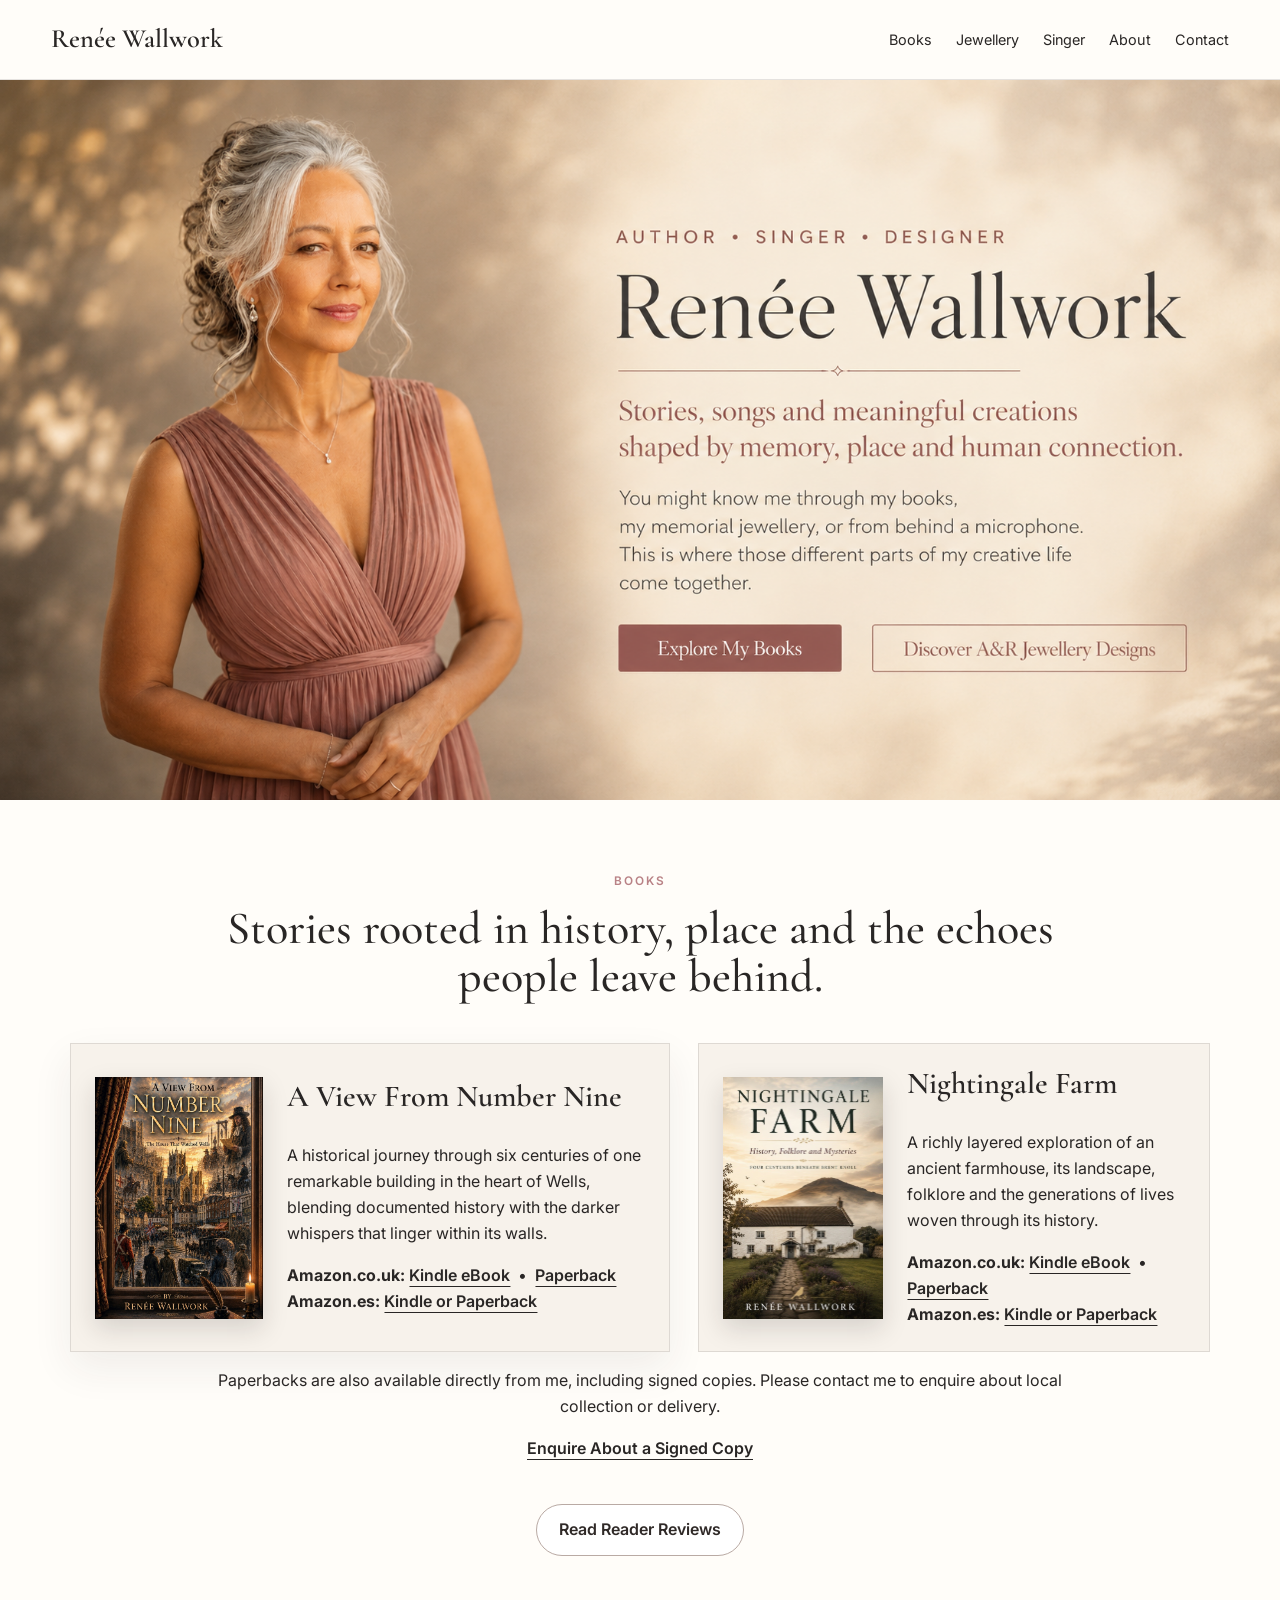
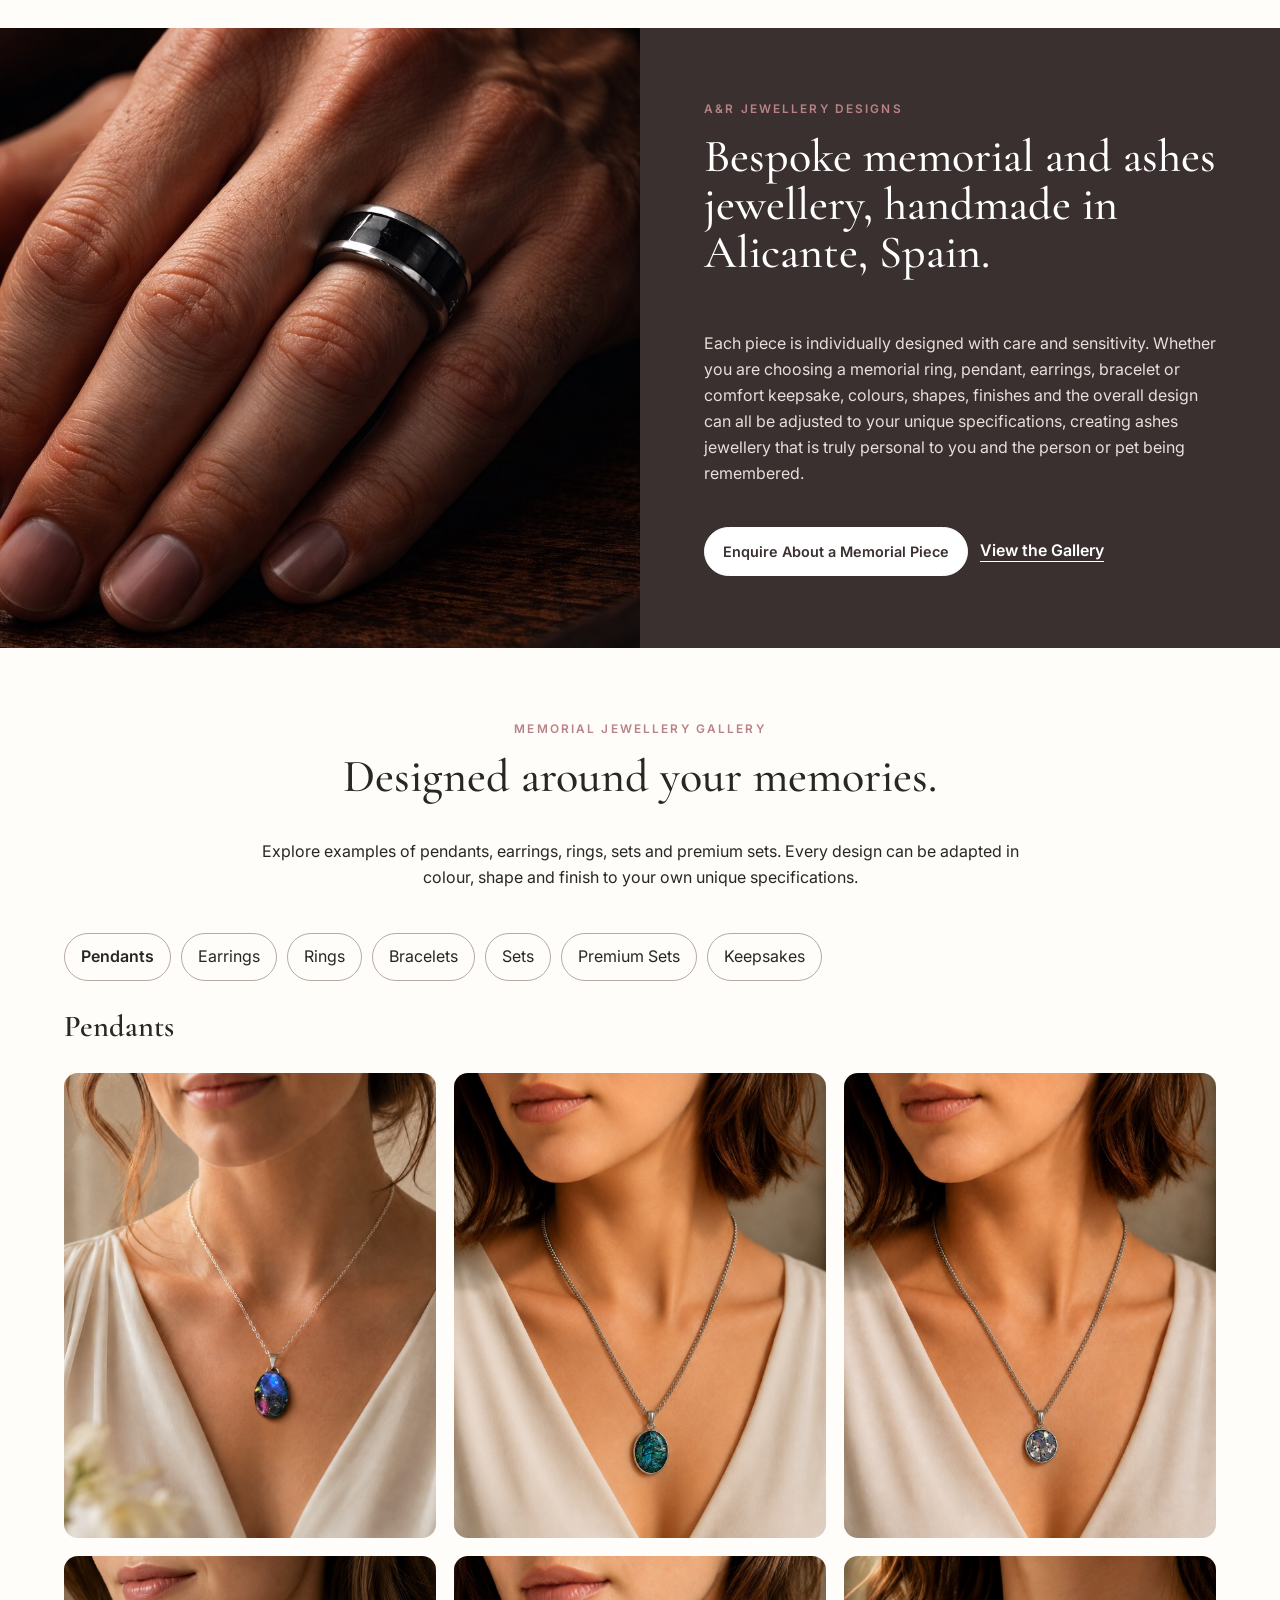
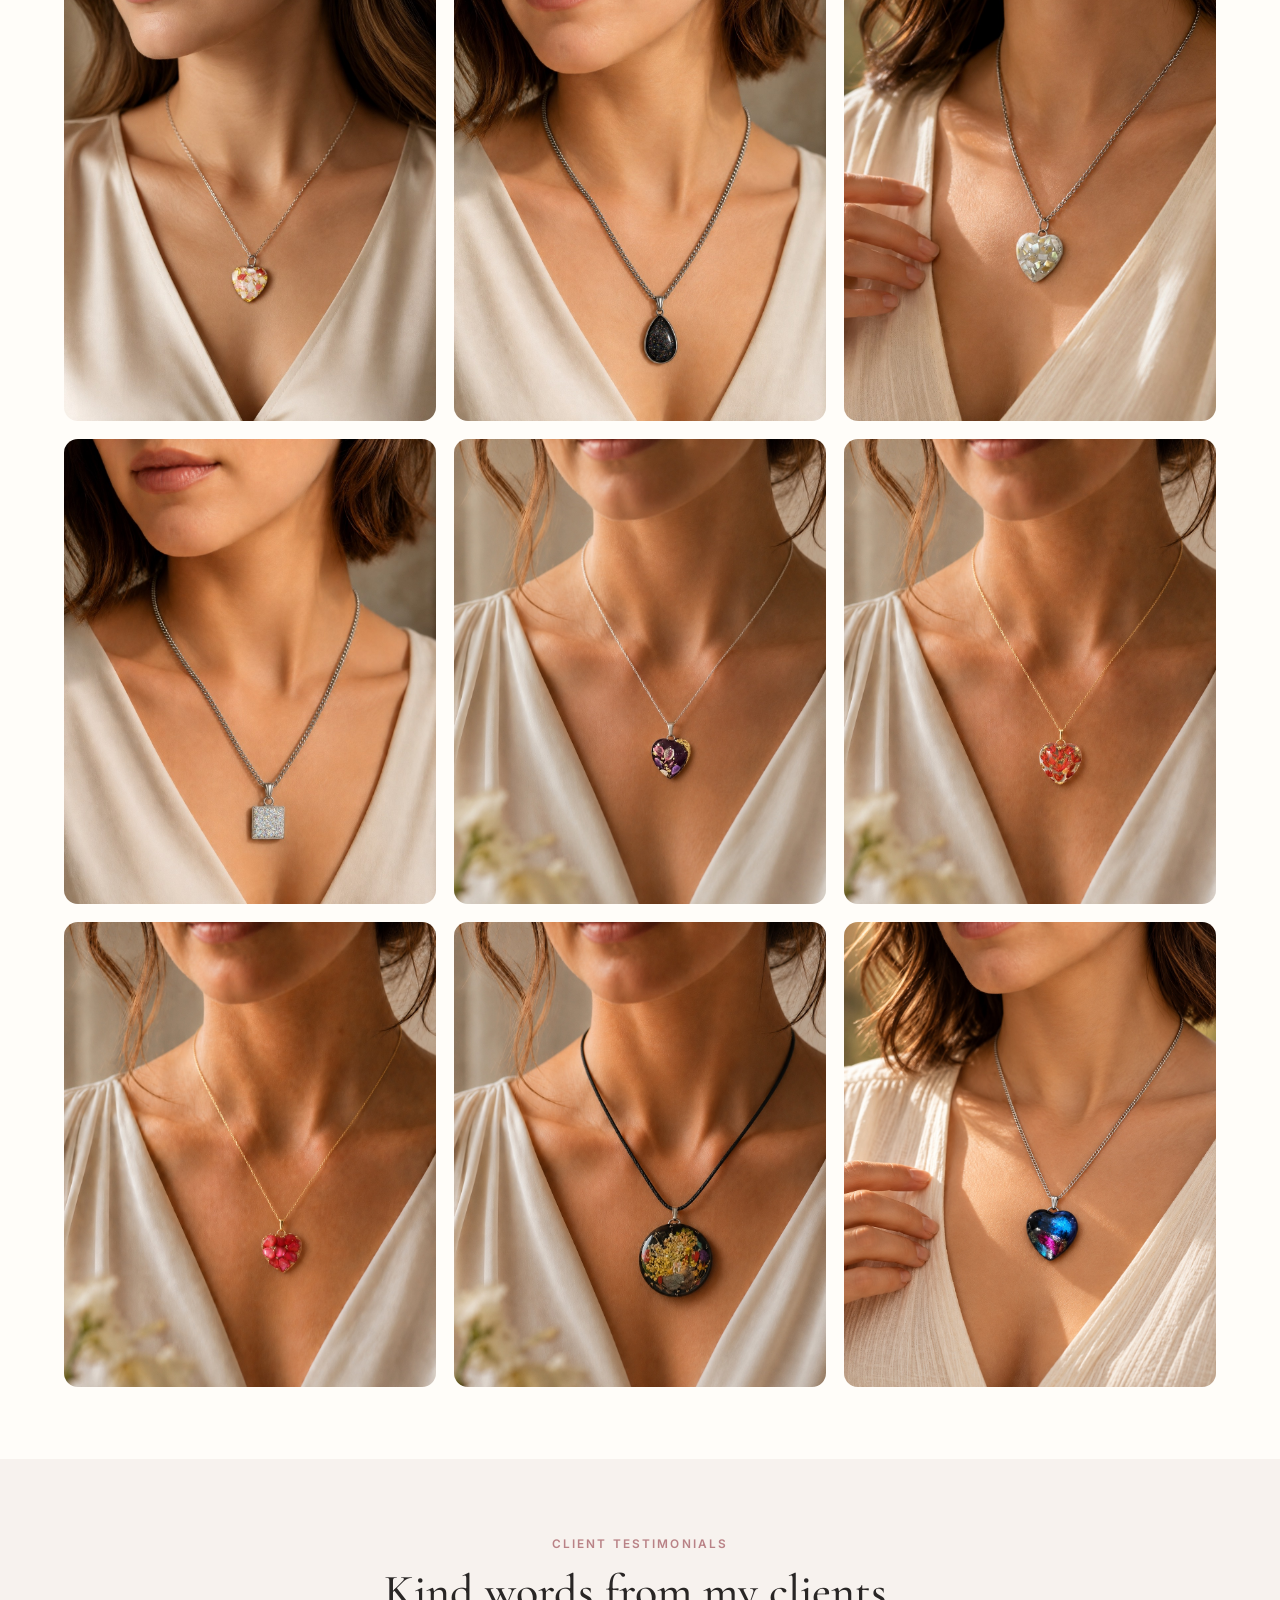
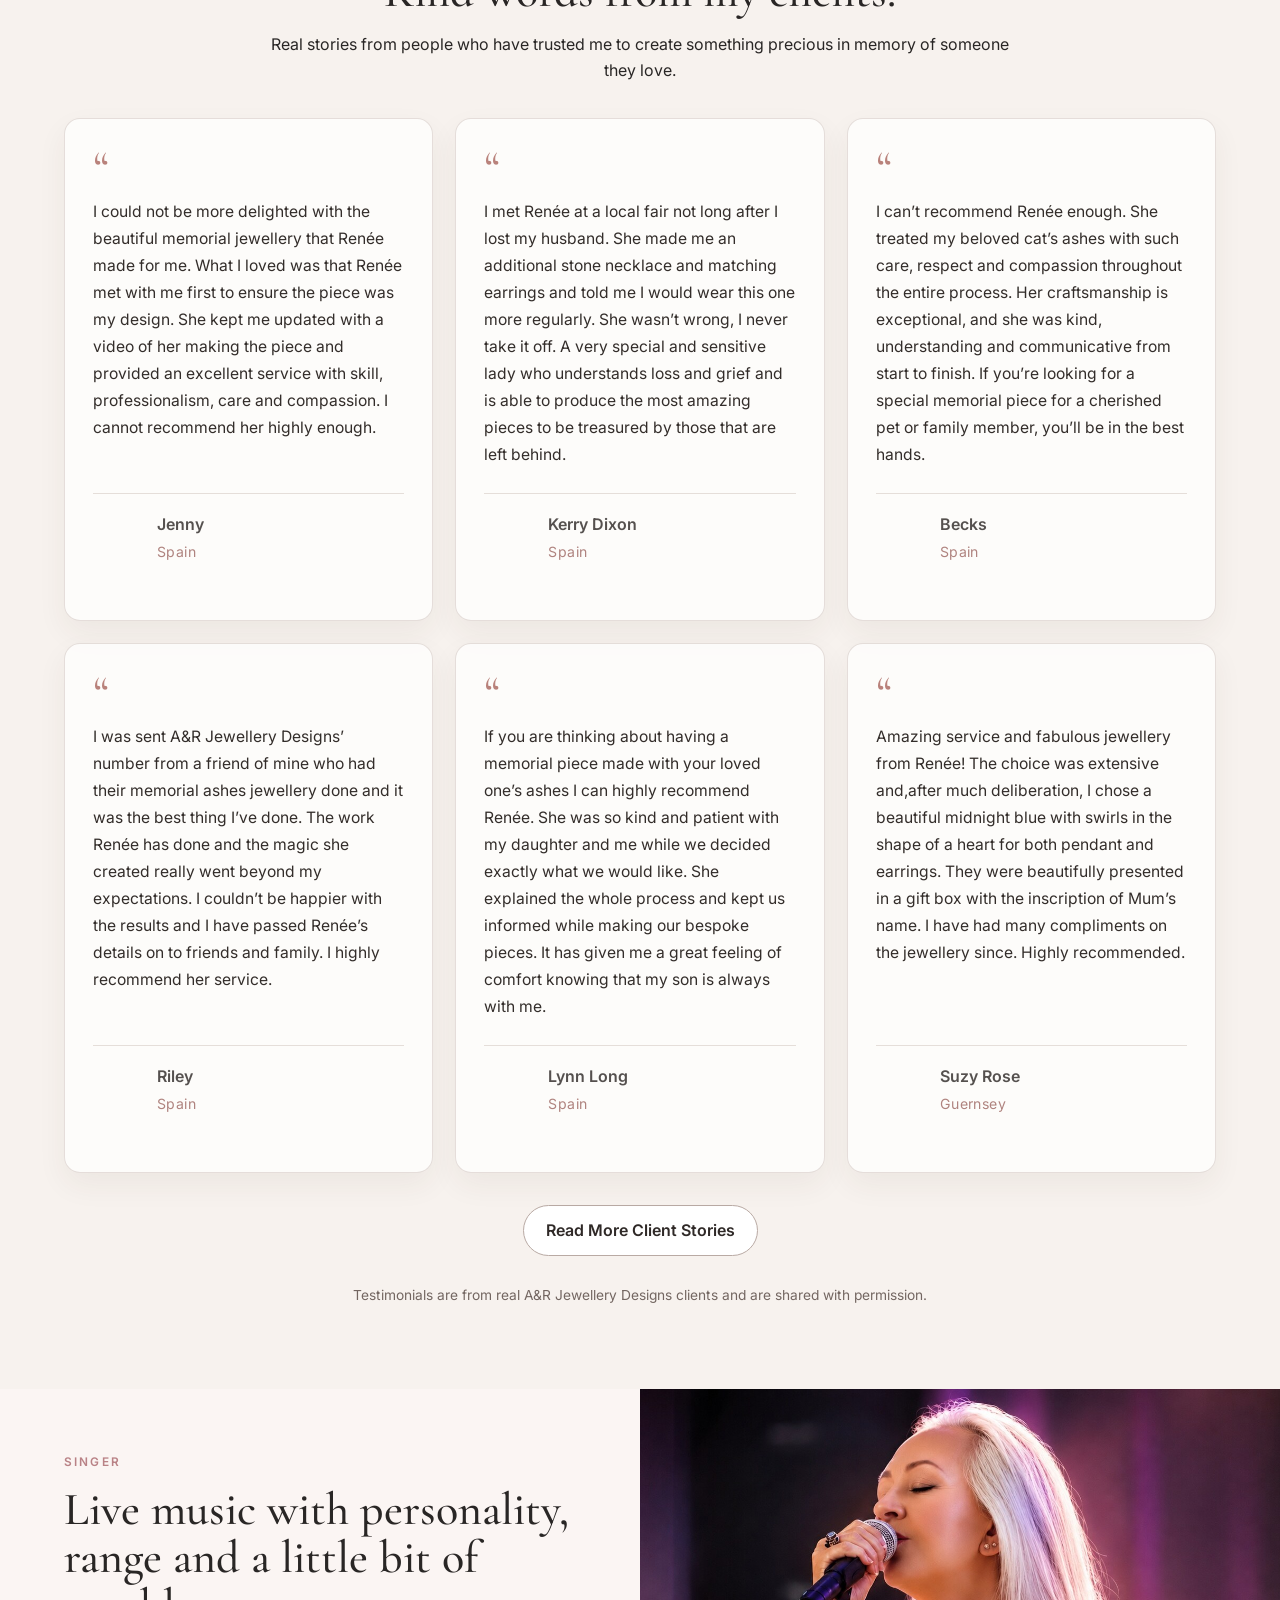
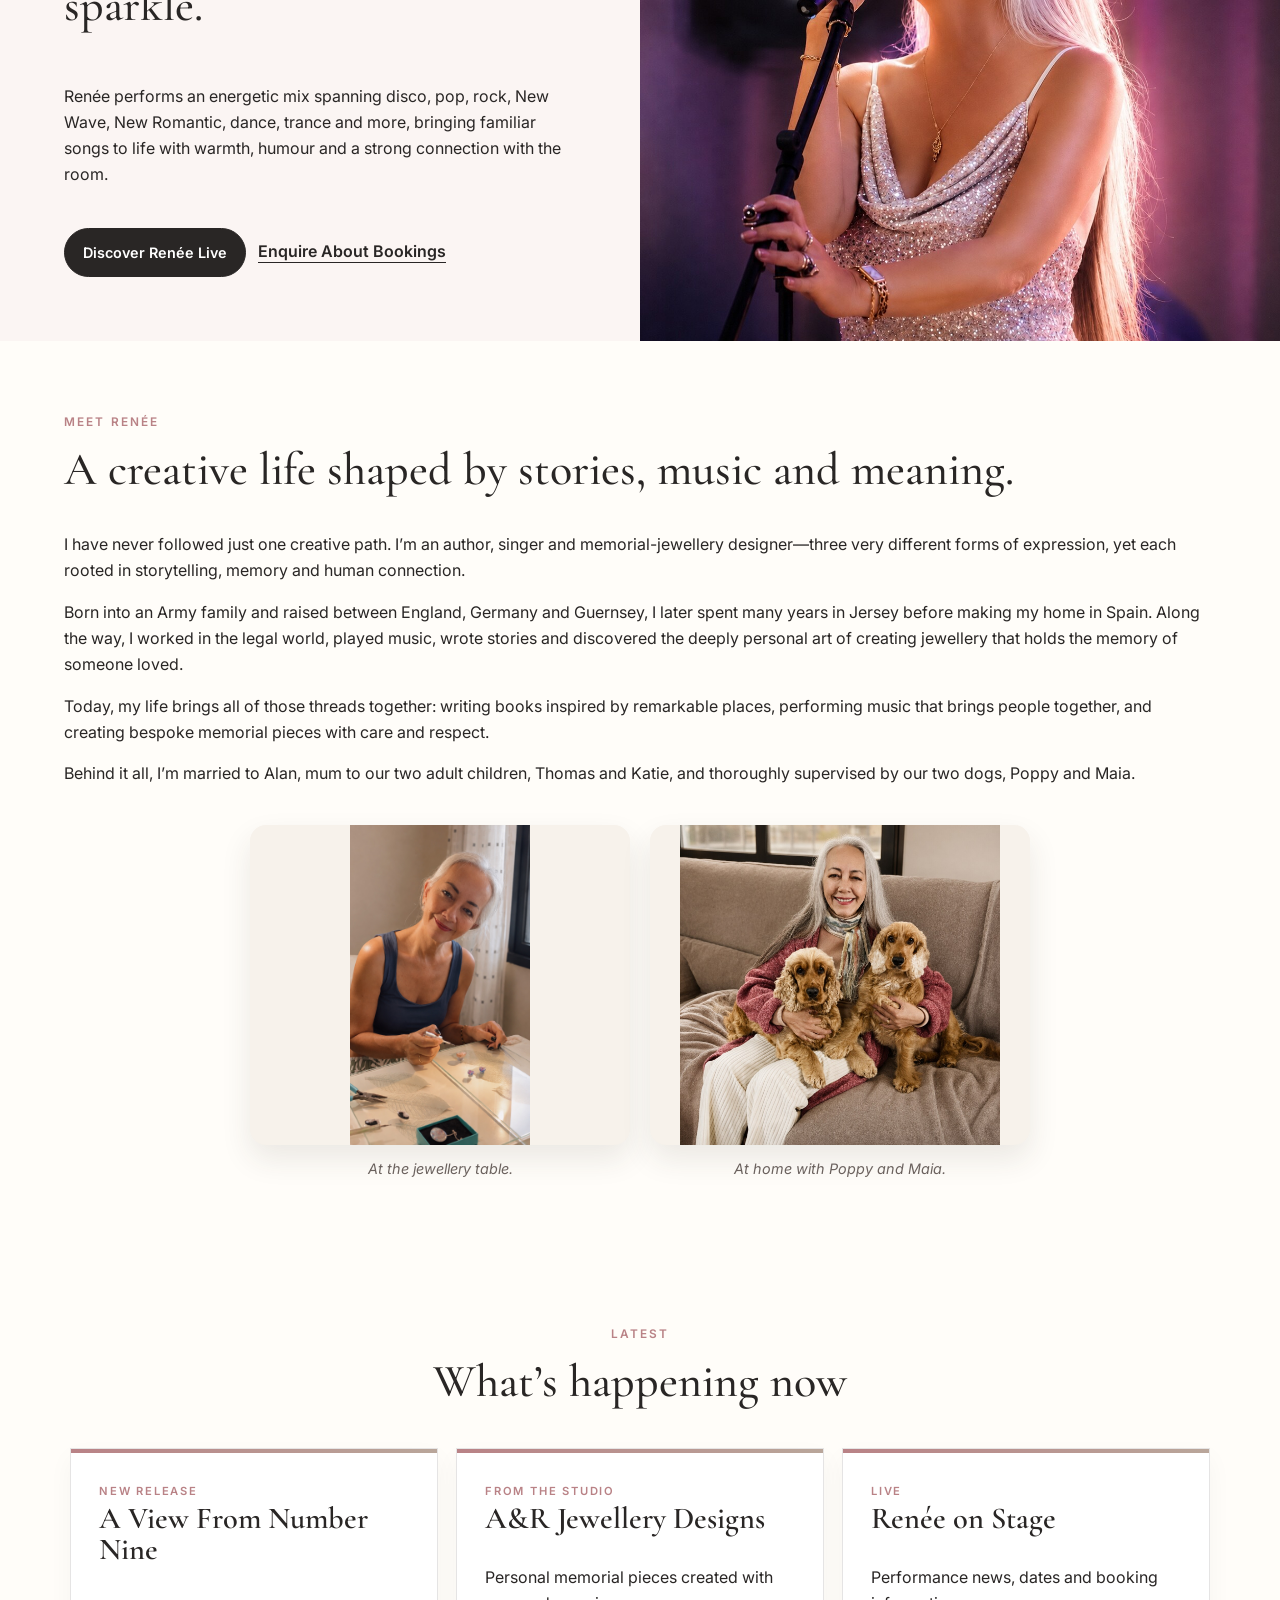
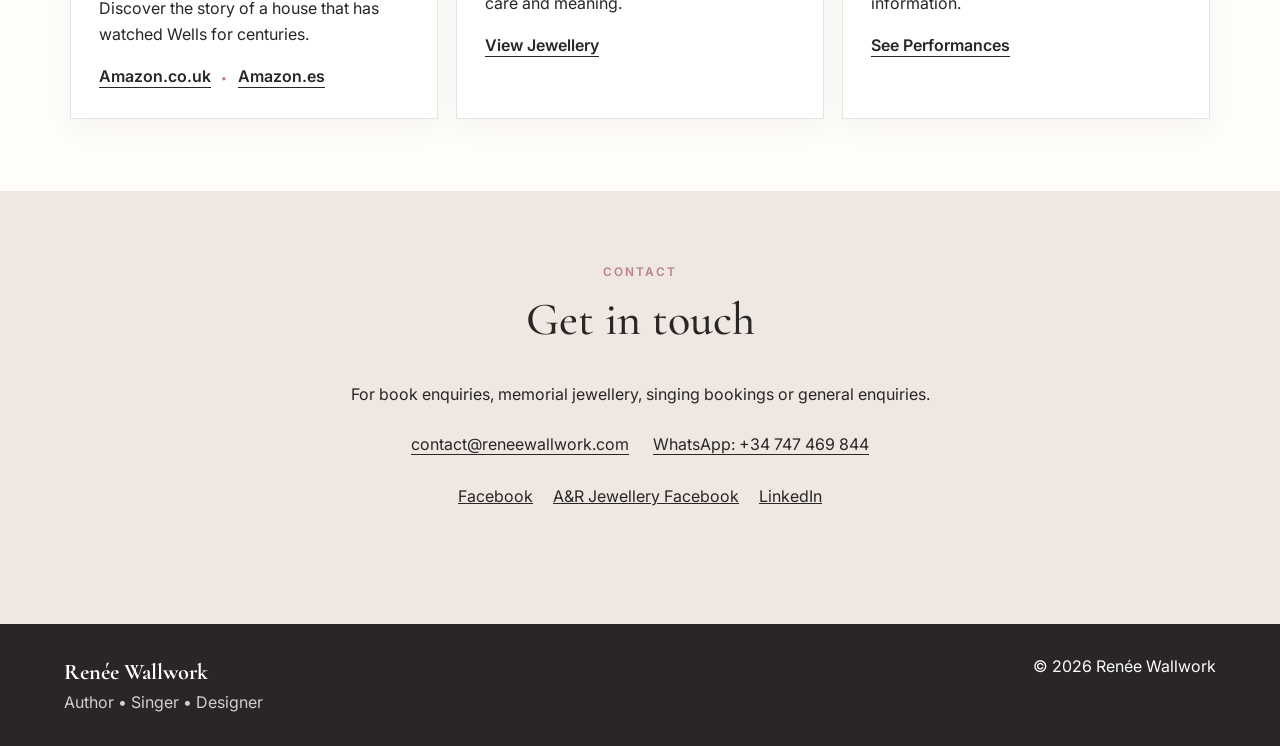
==== commit 6f6cb503: "Add Aurora Heart memorial pendant image to index.html" ====
--- a/index.html
+++ b/index.html
@@ -568,7 +568,7 @@
  <img src="assets/memorial-pendant-red-shell-heart.jpg" alt="Red and pink shell heart memorial pendant worn on a model" />
 
 <img src="assets/memorial-pendant-botanical-garden-round.jpg" alt="Round botanical garden memorial pendant worn on a model" />   
-
+<img src="assets/Aurora%20Heart%20Image.jpeg" alt="Aurora Heart memorial pendant worn on a model" />
   </div>
 
 </div> 
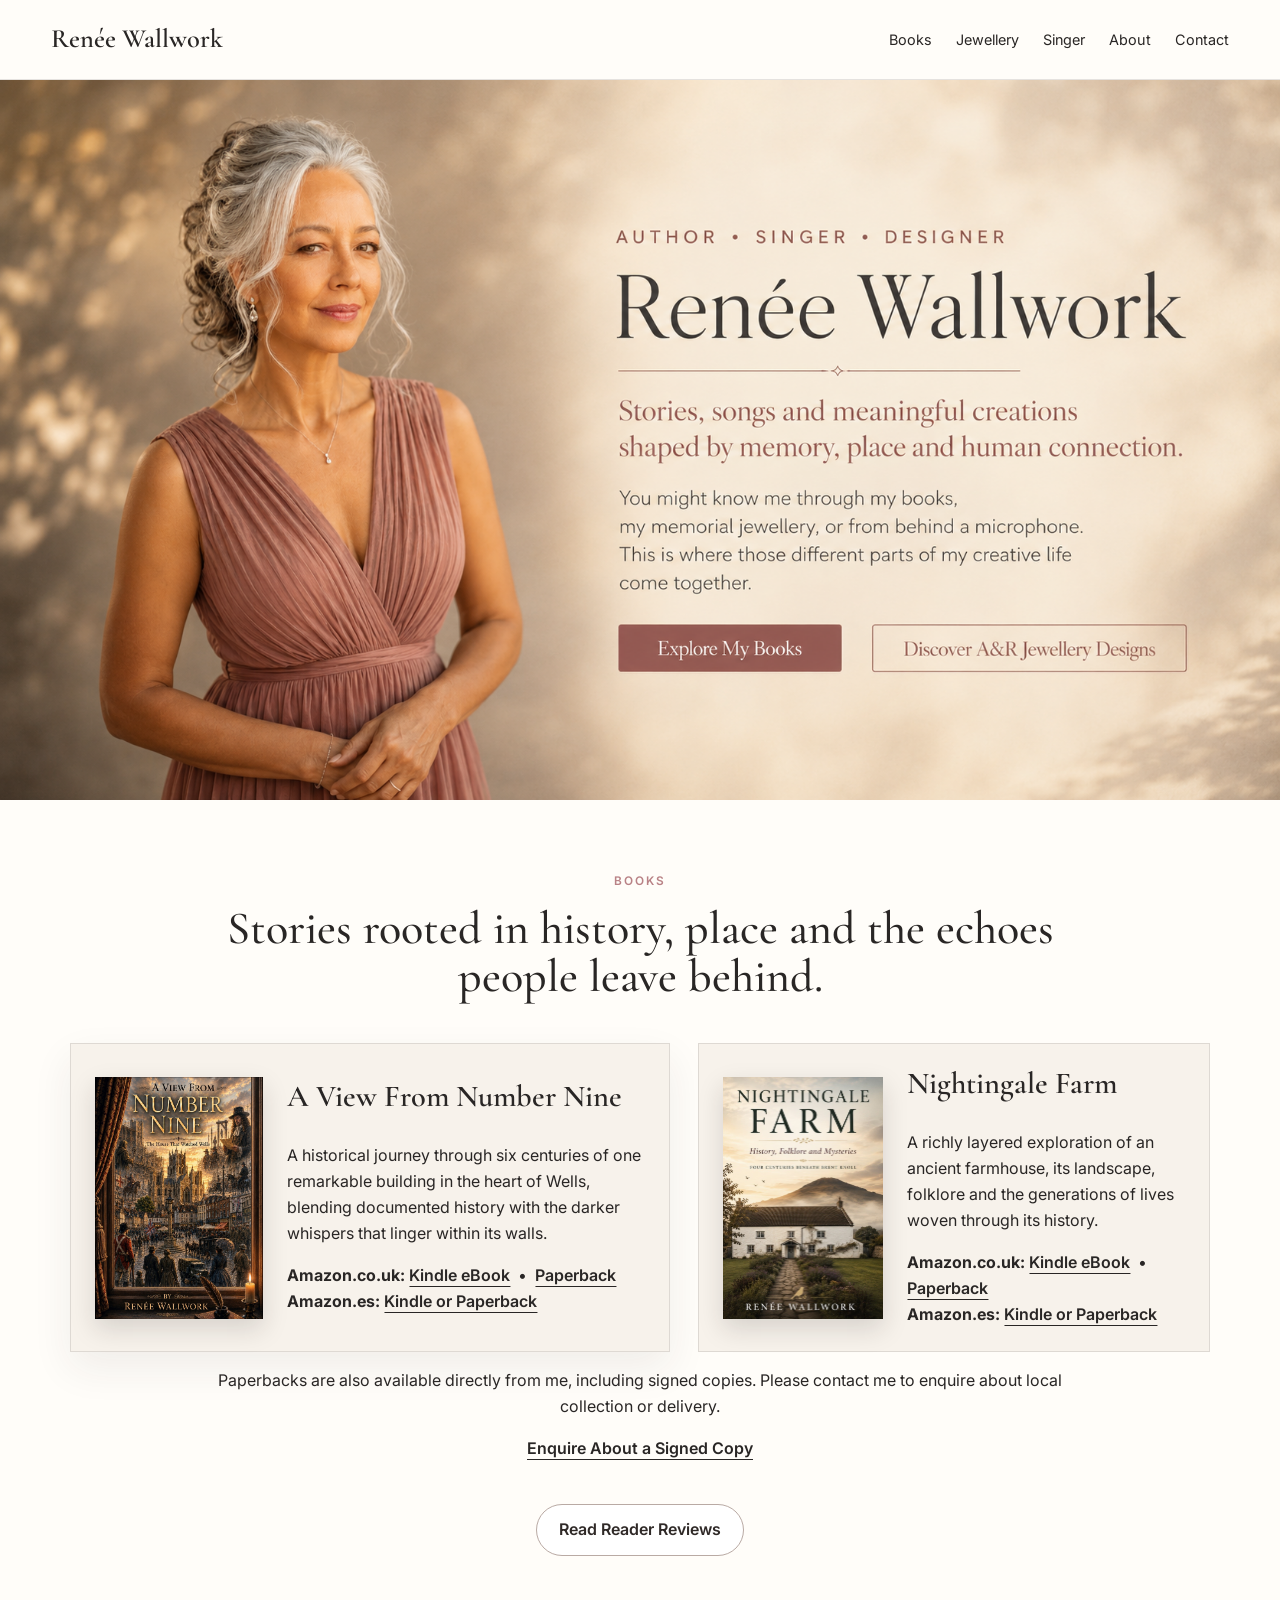
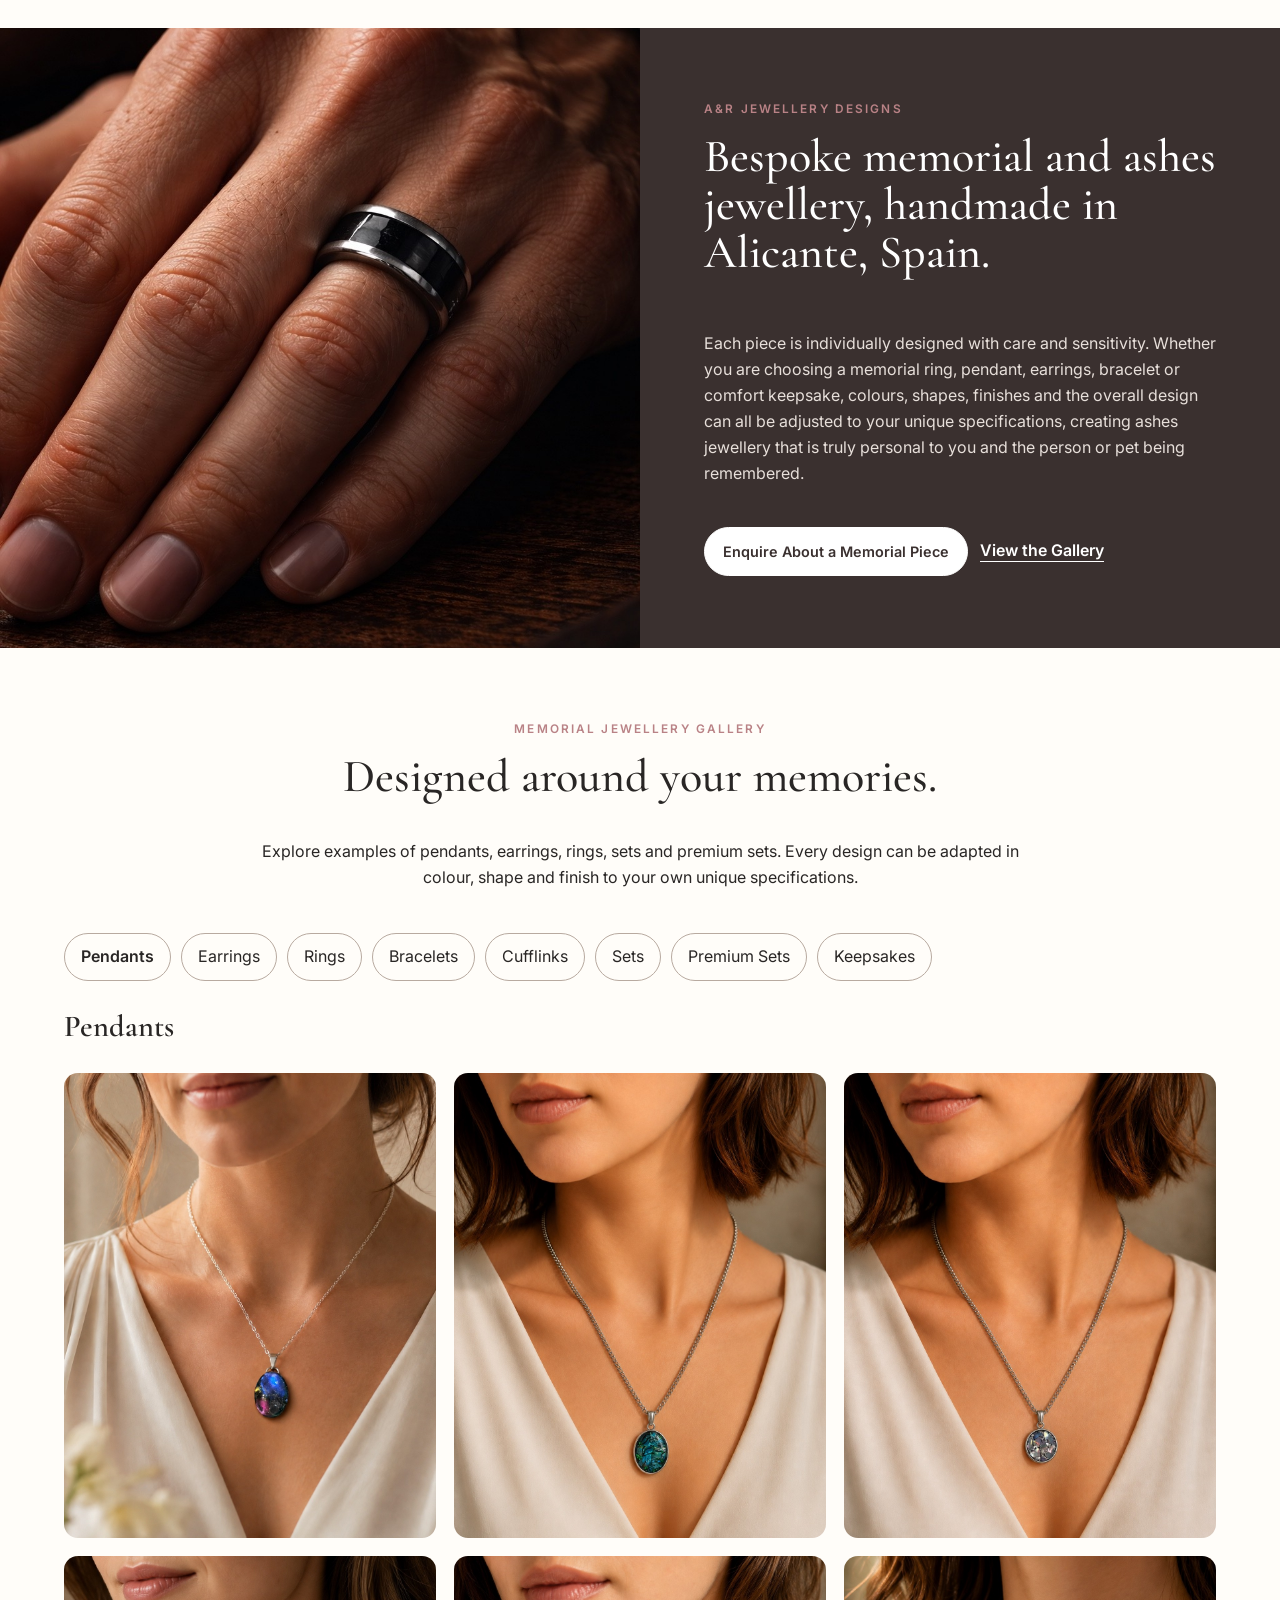
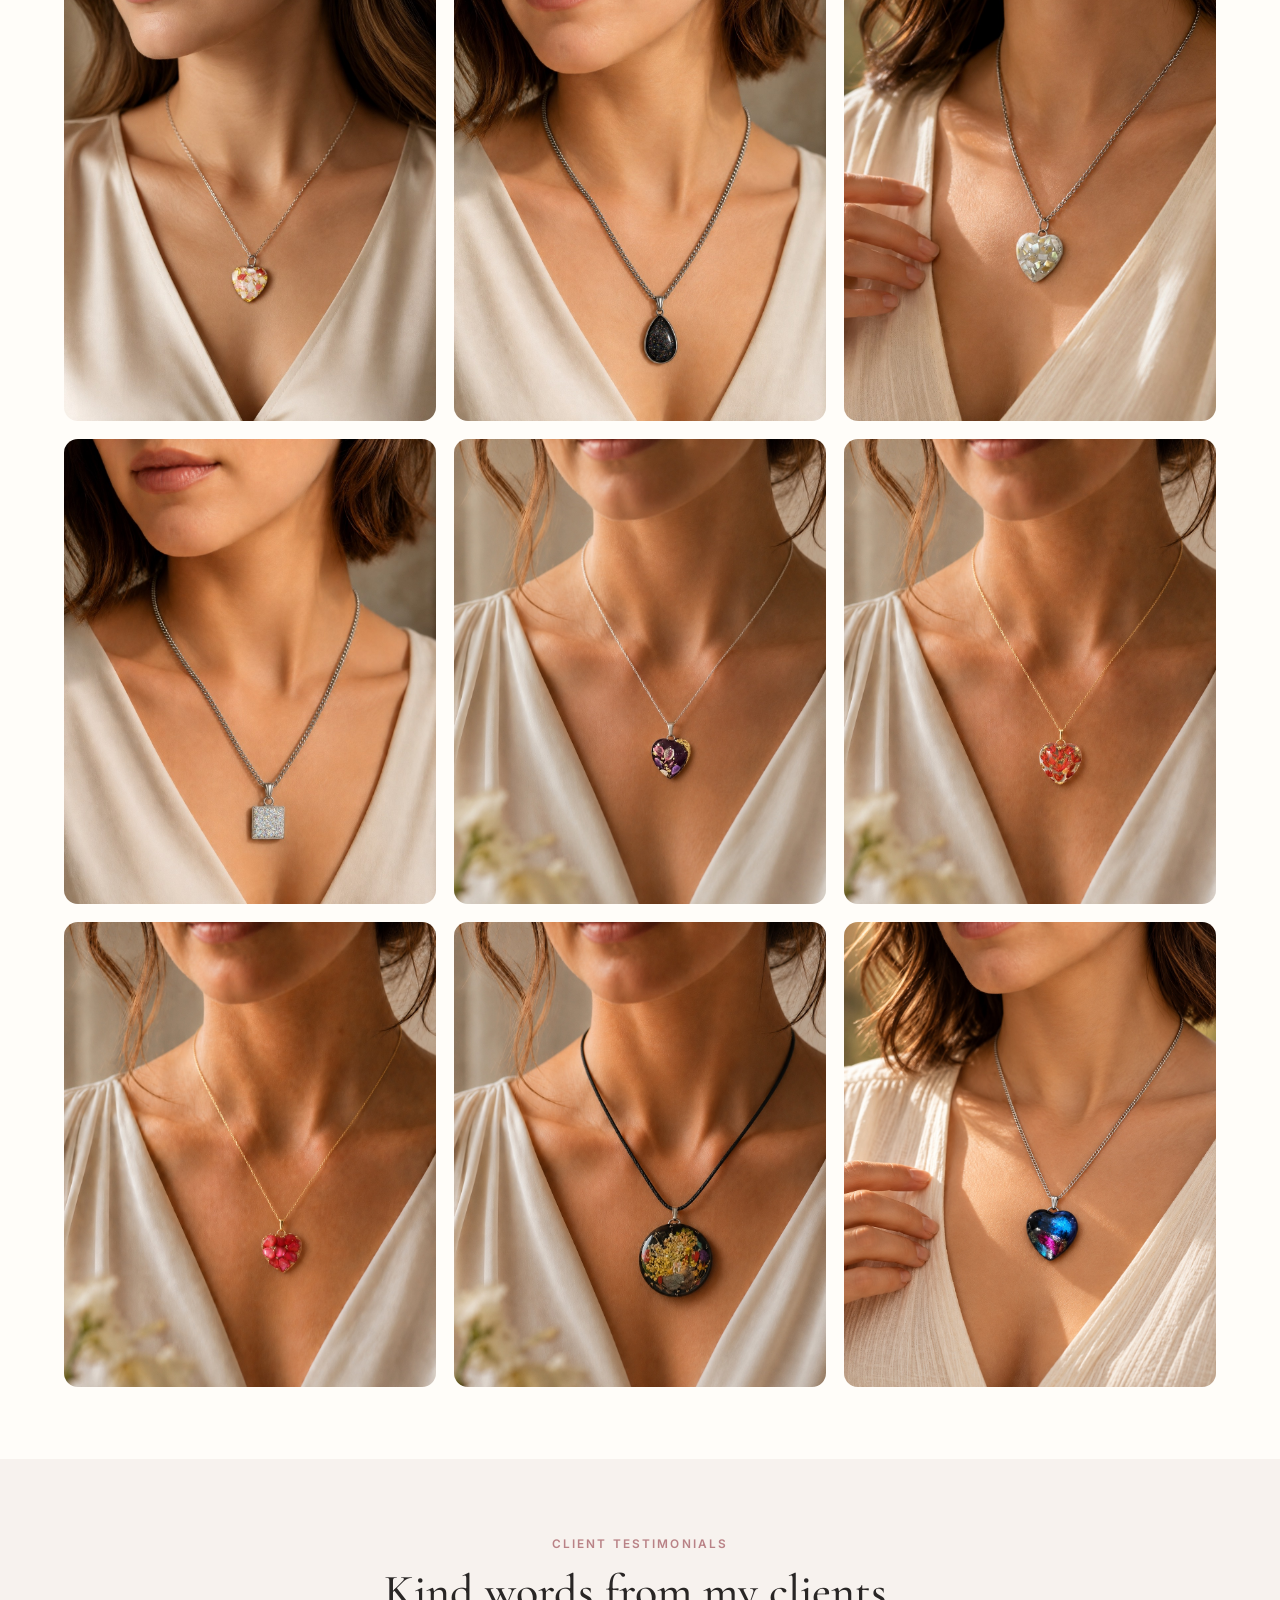
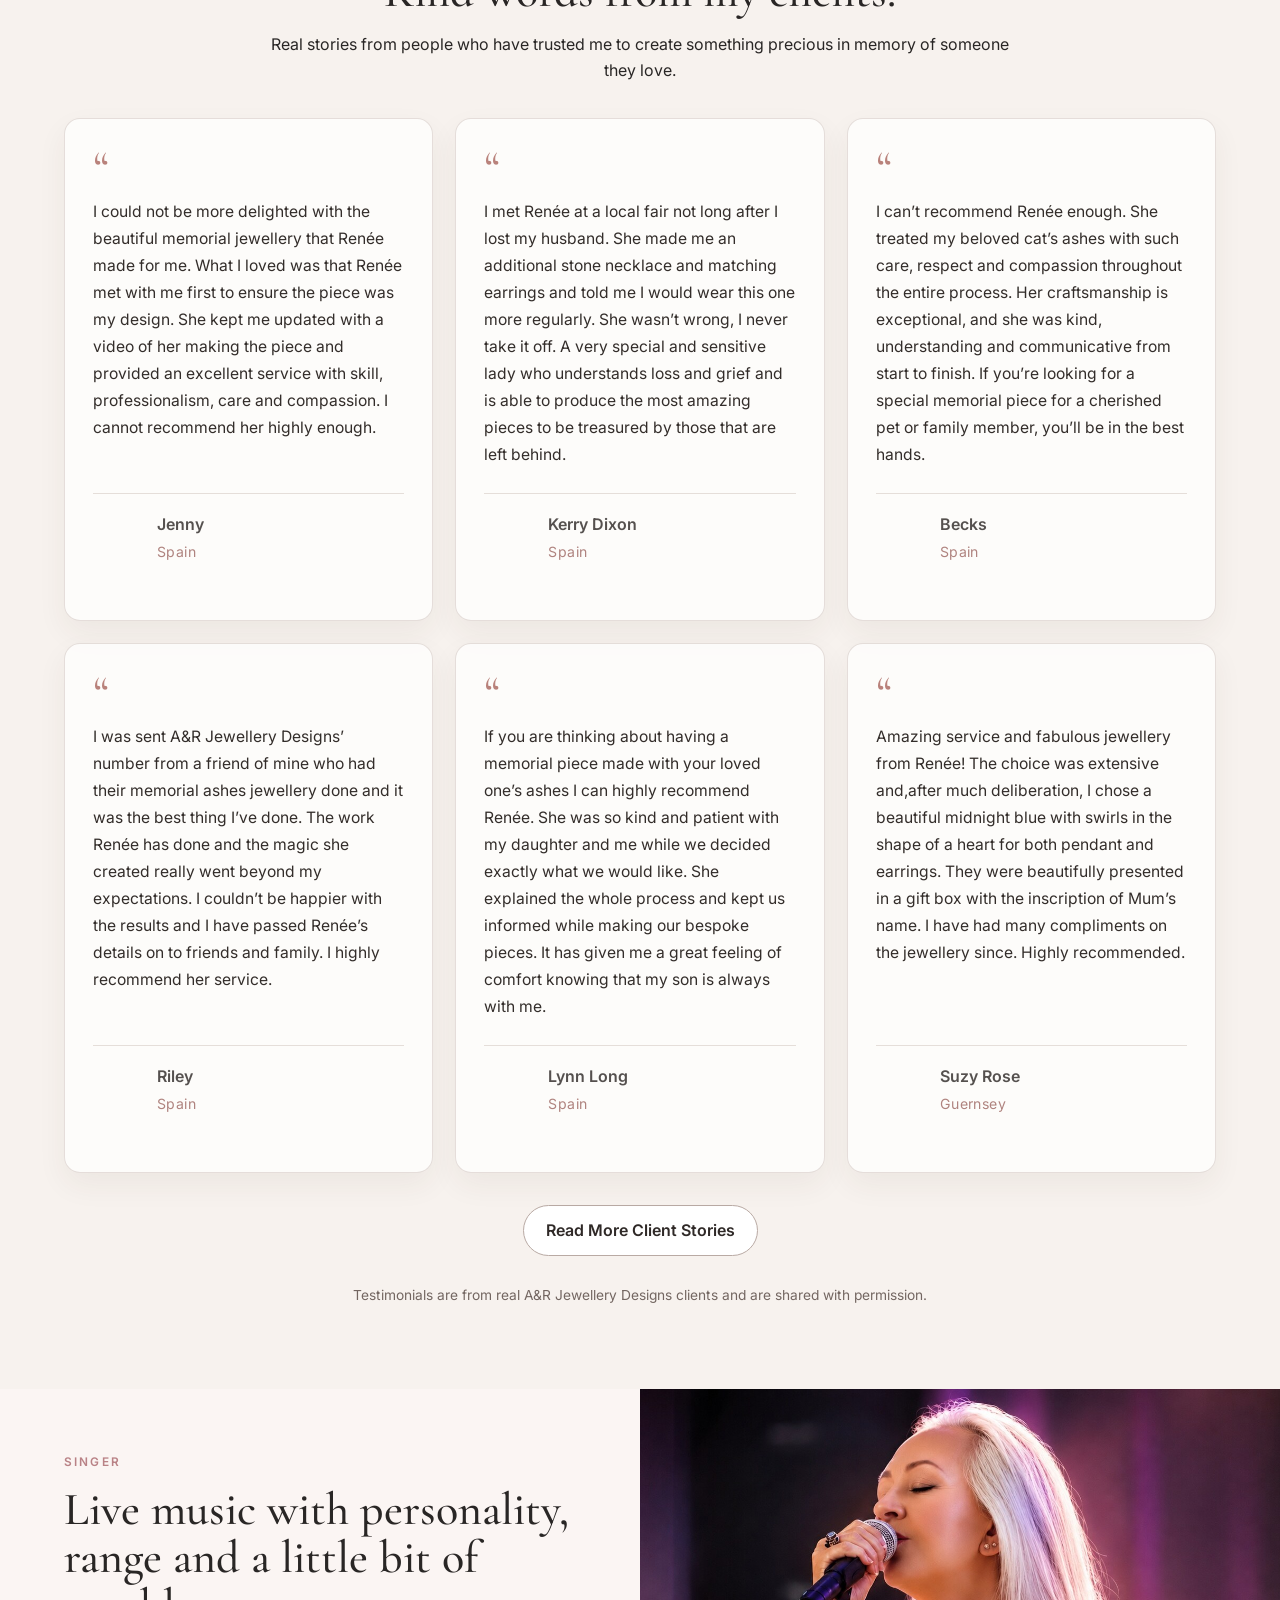
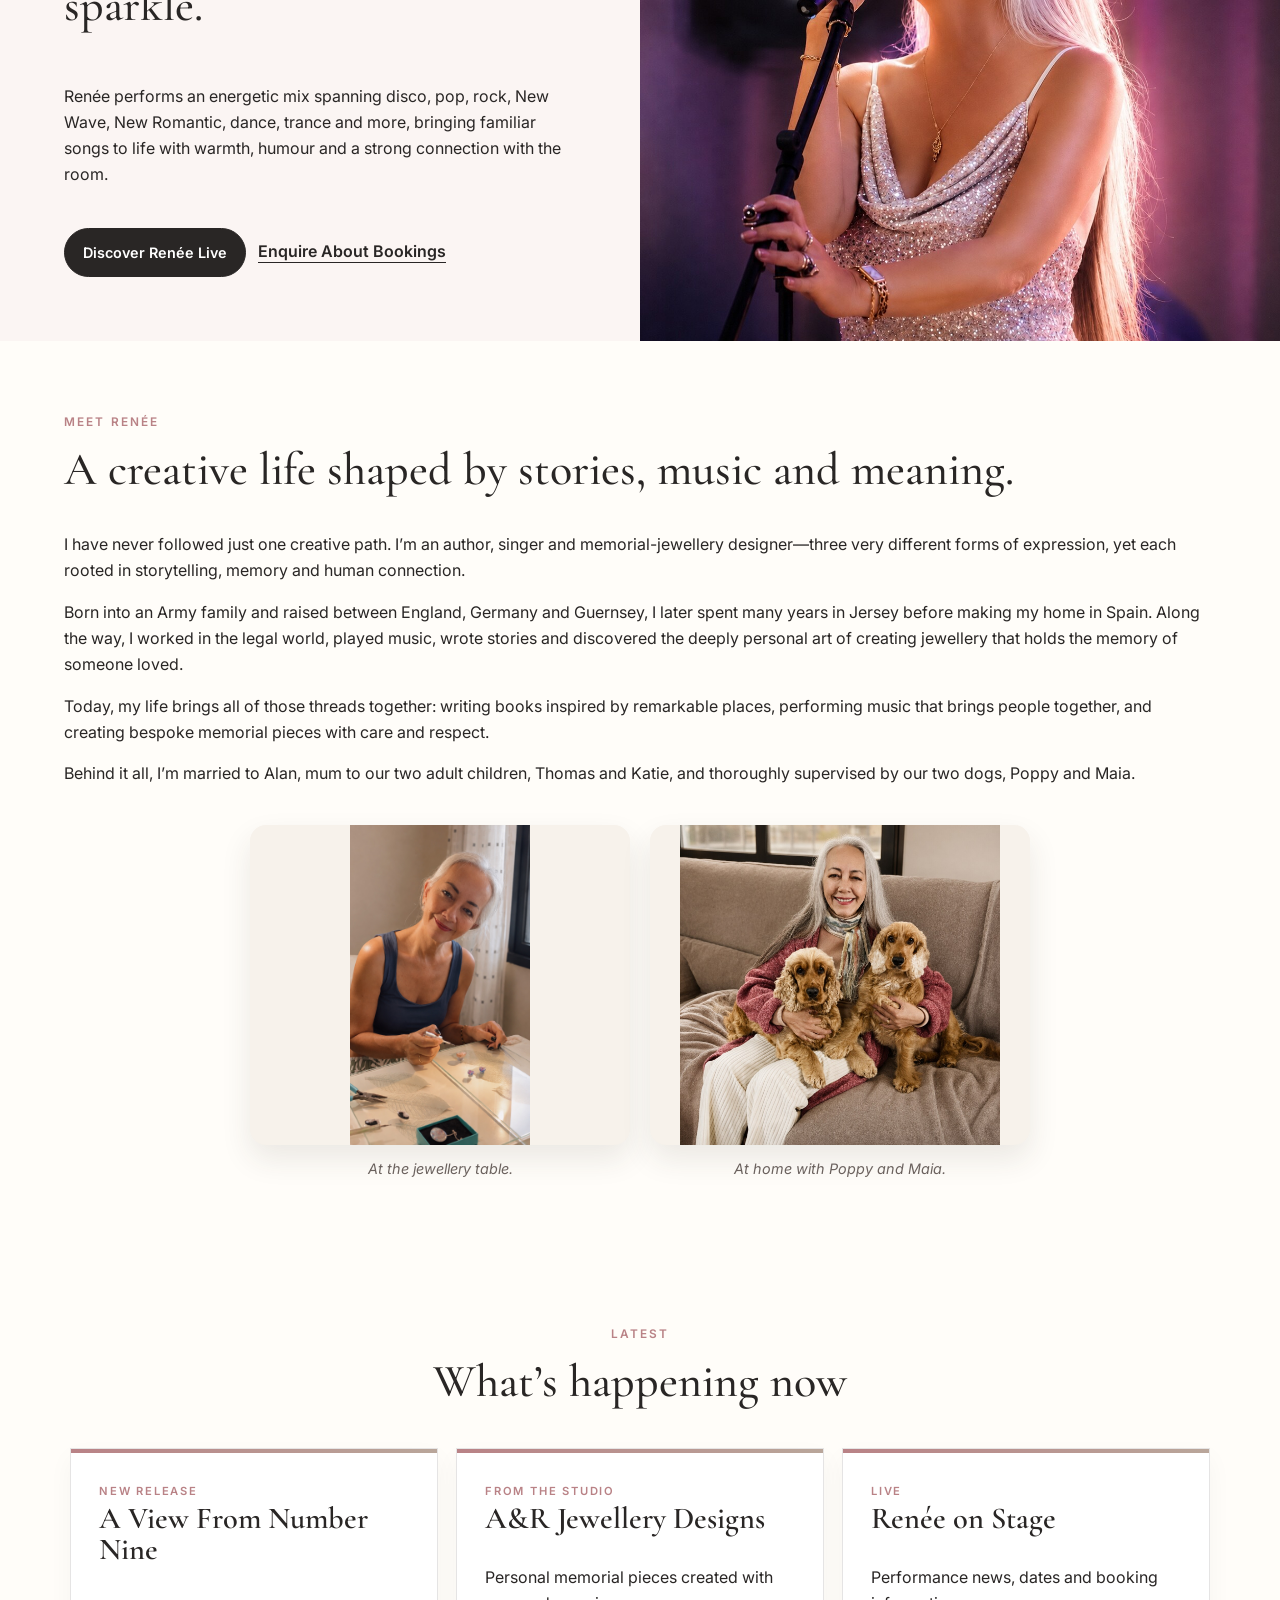
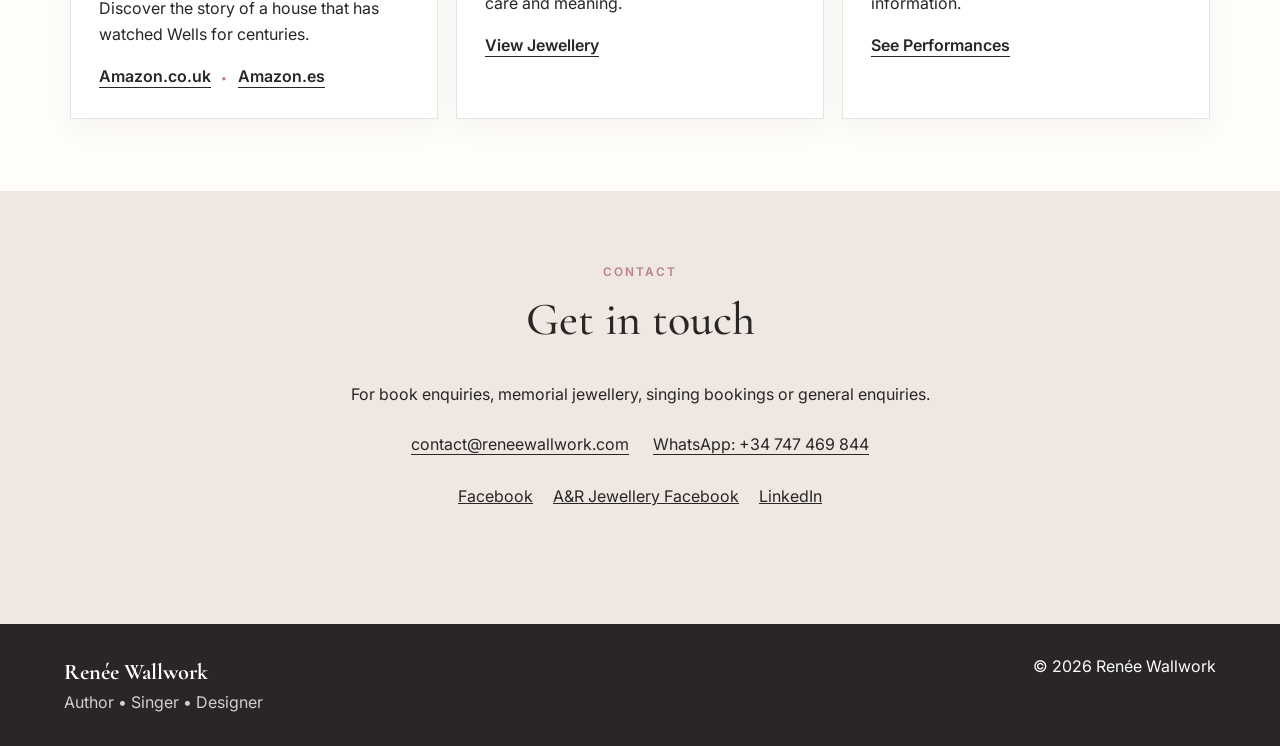
==== commit 5011acbf: "Add cufflinks section to gallery Added a new section for cufflinks in the gallery." ====
--- a/index.html
+++ b/index.html
@@ -534,7 +534,7 @@
 
   <a href="#rings">Rings</a>
     <a href="#bracelets">Bracelets</a>
-
+<a href="#cufflinks">Cufflinks</a>
   <a href="#sets">Sets</a>
 
   <a href="#premium-sets">Premium Sets</a>
@@ -627,7 +627,15 @@
   </div>
 
 </div>  
-<div id="sets" class="gallery-category">
+<div id="cufflinks" class="gallery-category">
+
+  <h3>Cufflinks</h3>
+
+  <div class="gallery-grid">
+
+  </div>
+
+</div><div id="sets" class="gallery-category">
 
   <h3>Sets</h3>
  <div class="gallery-grid">
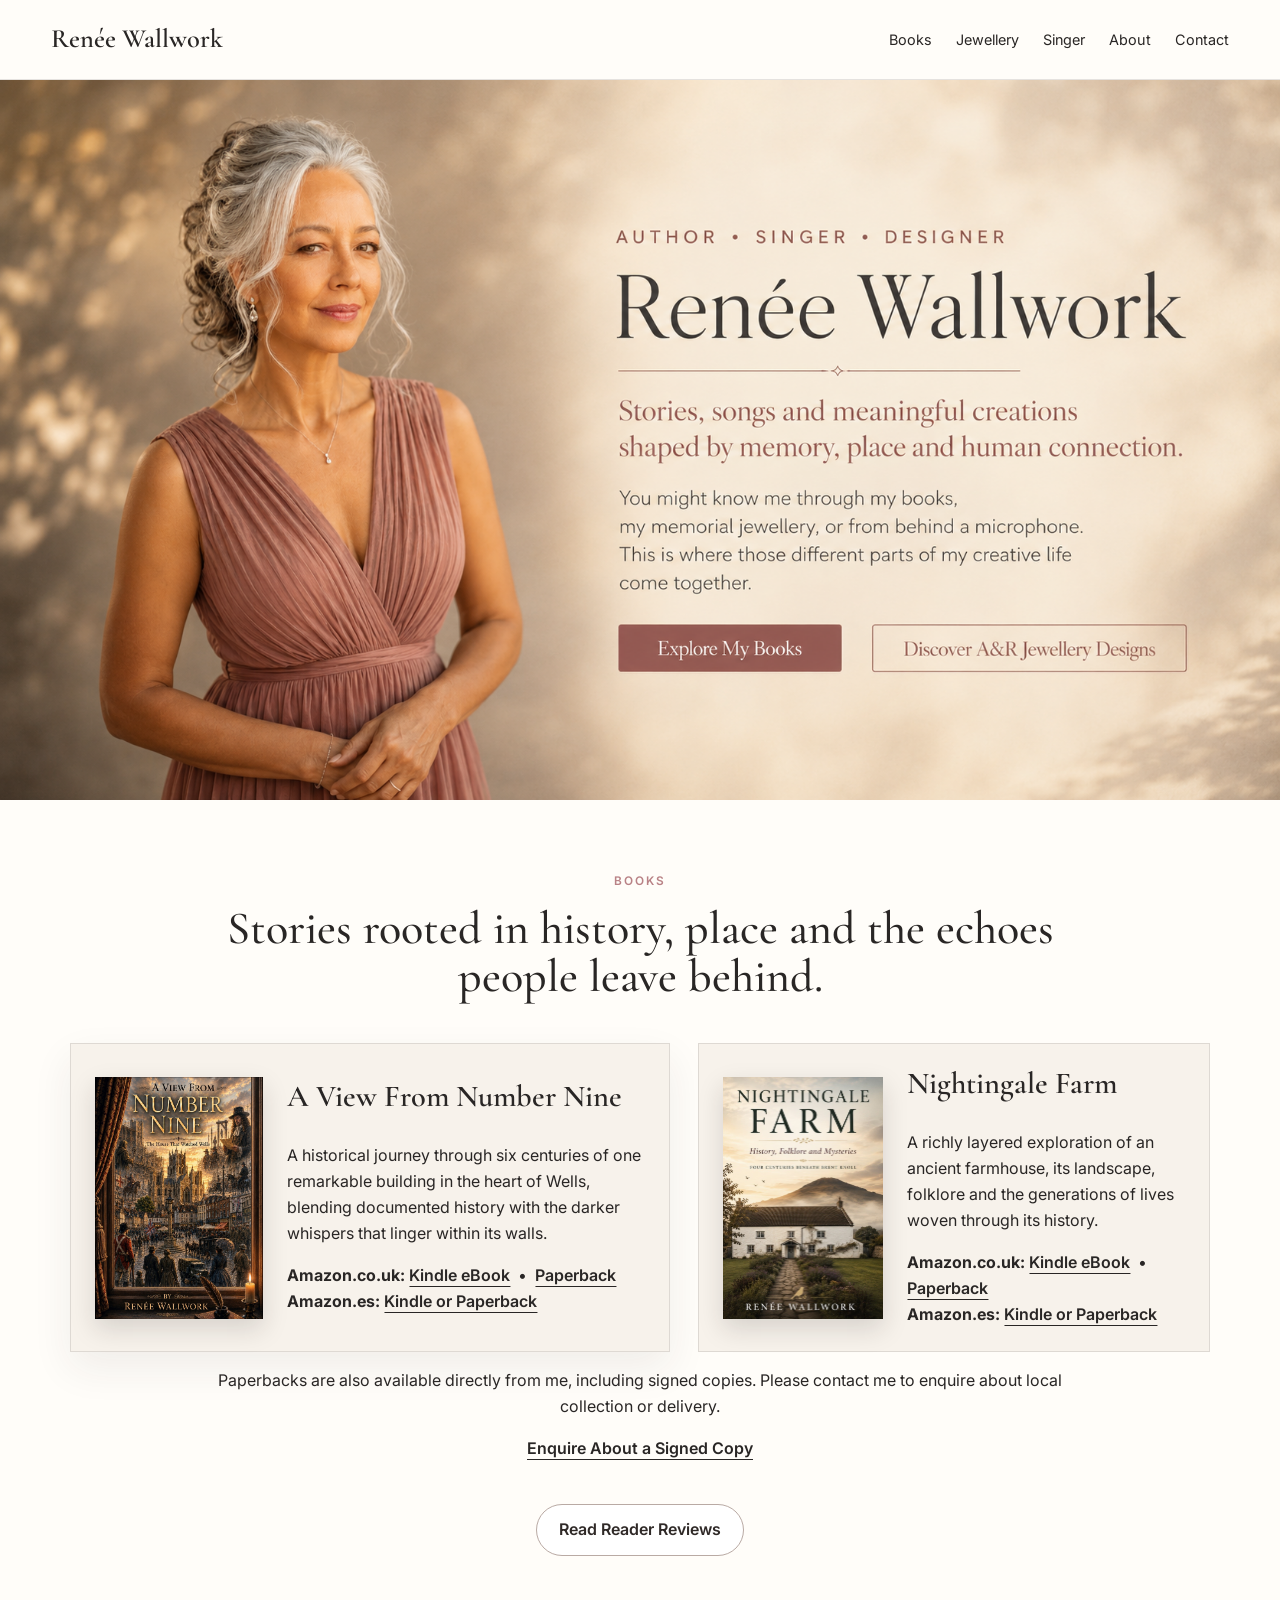
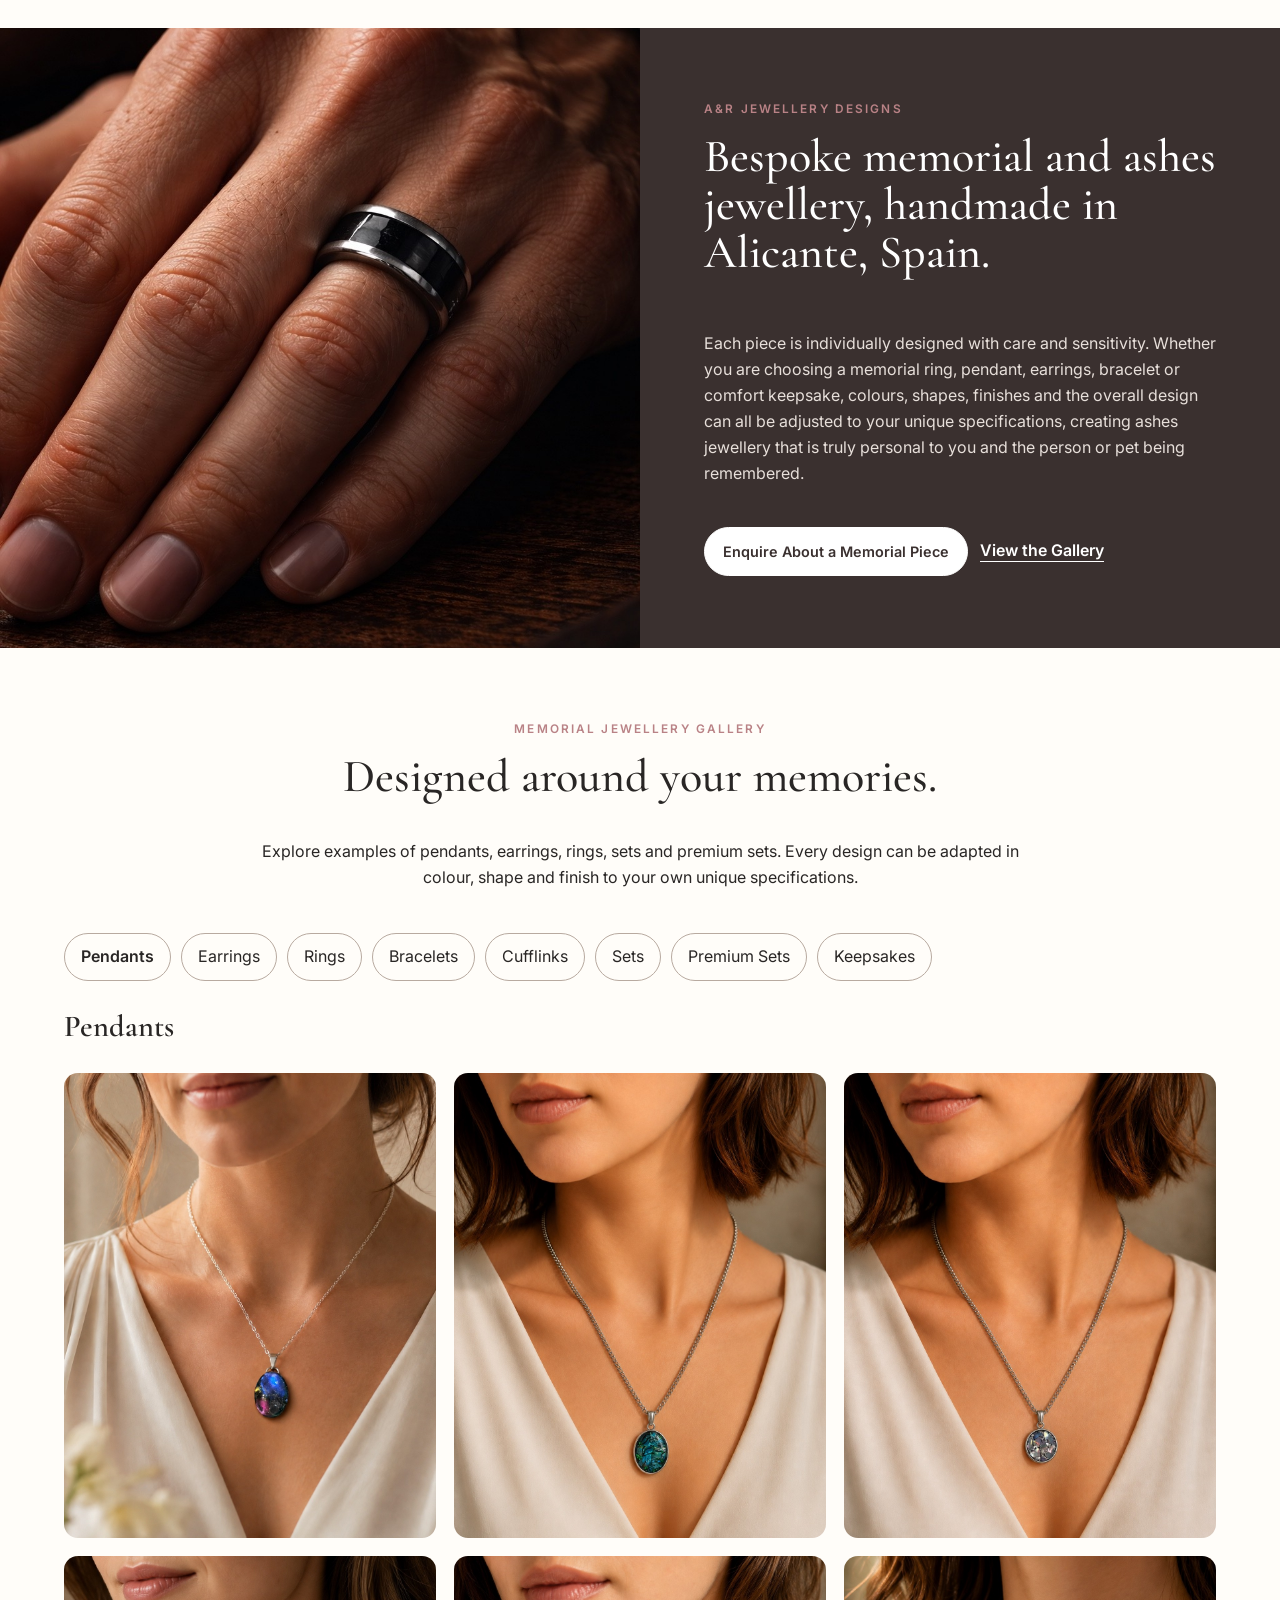
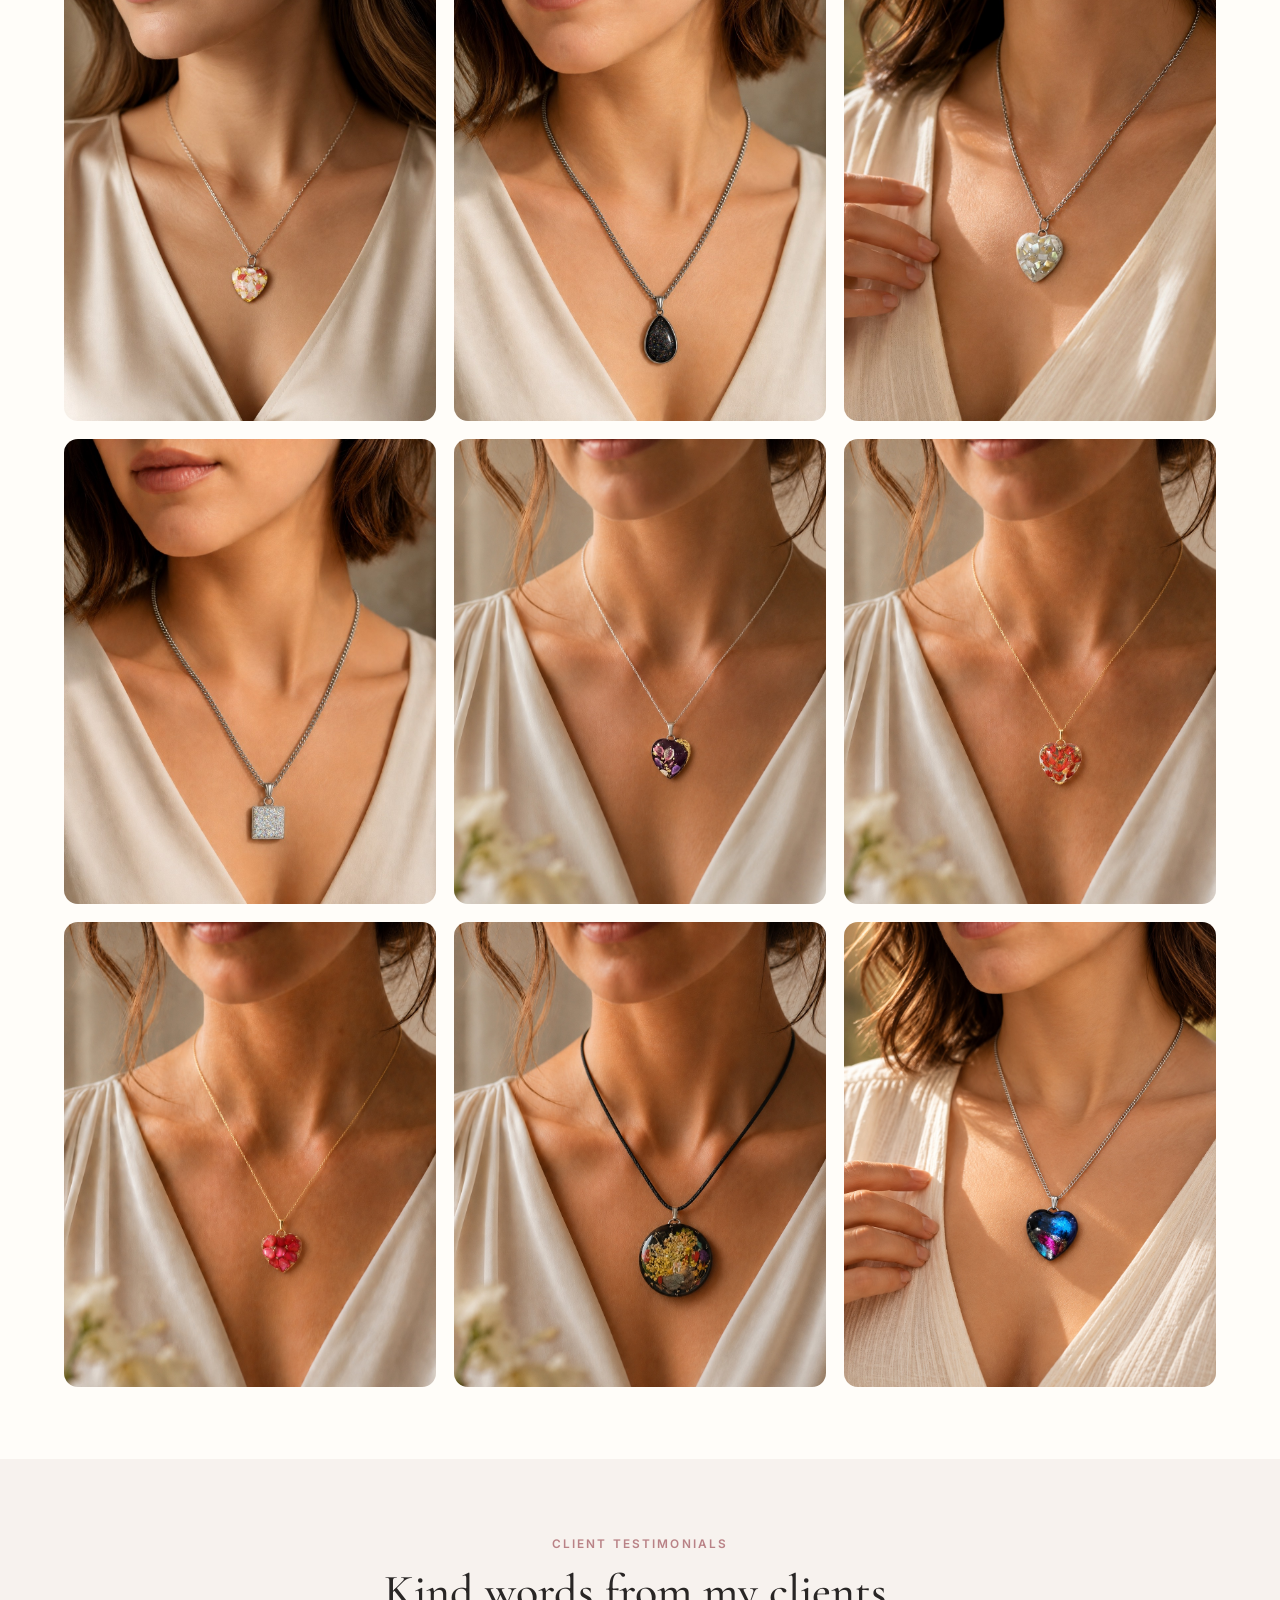
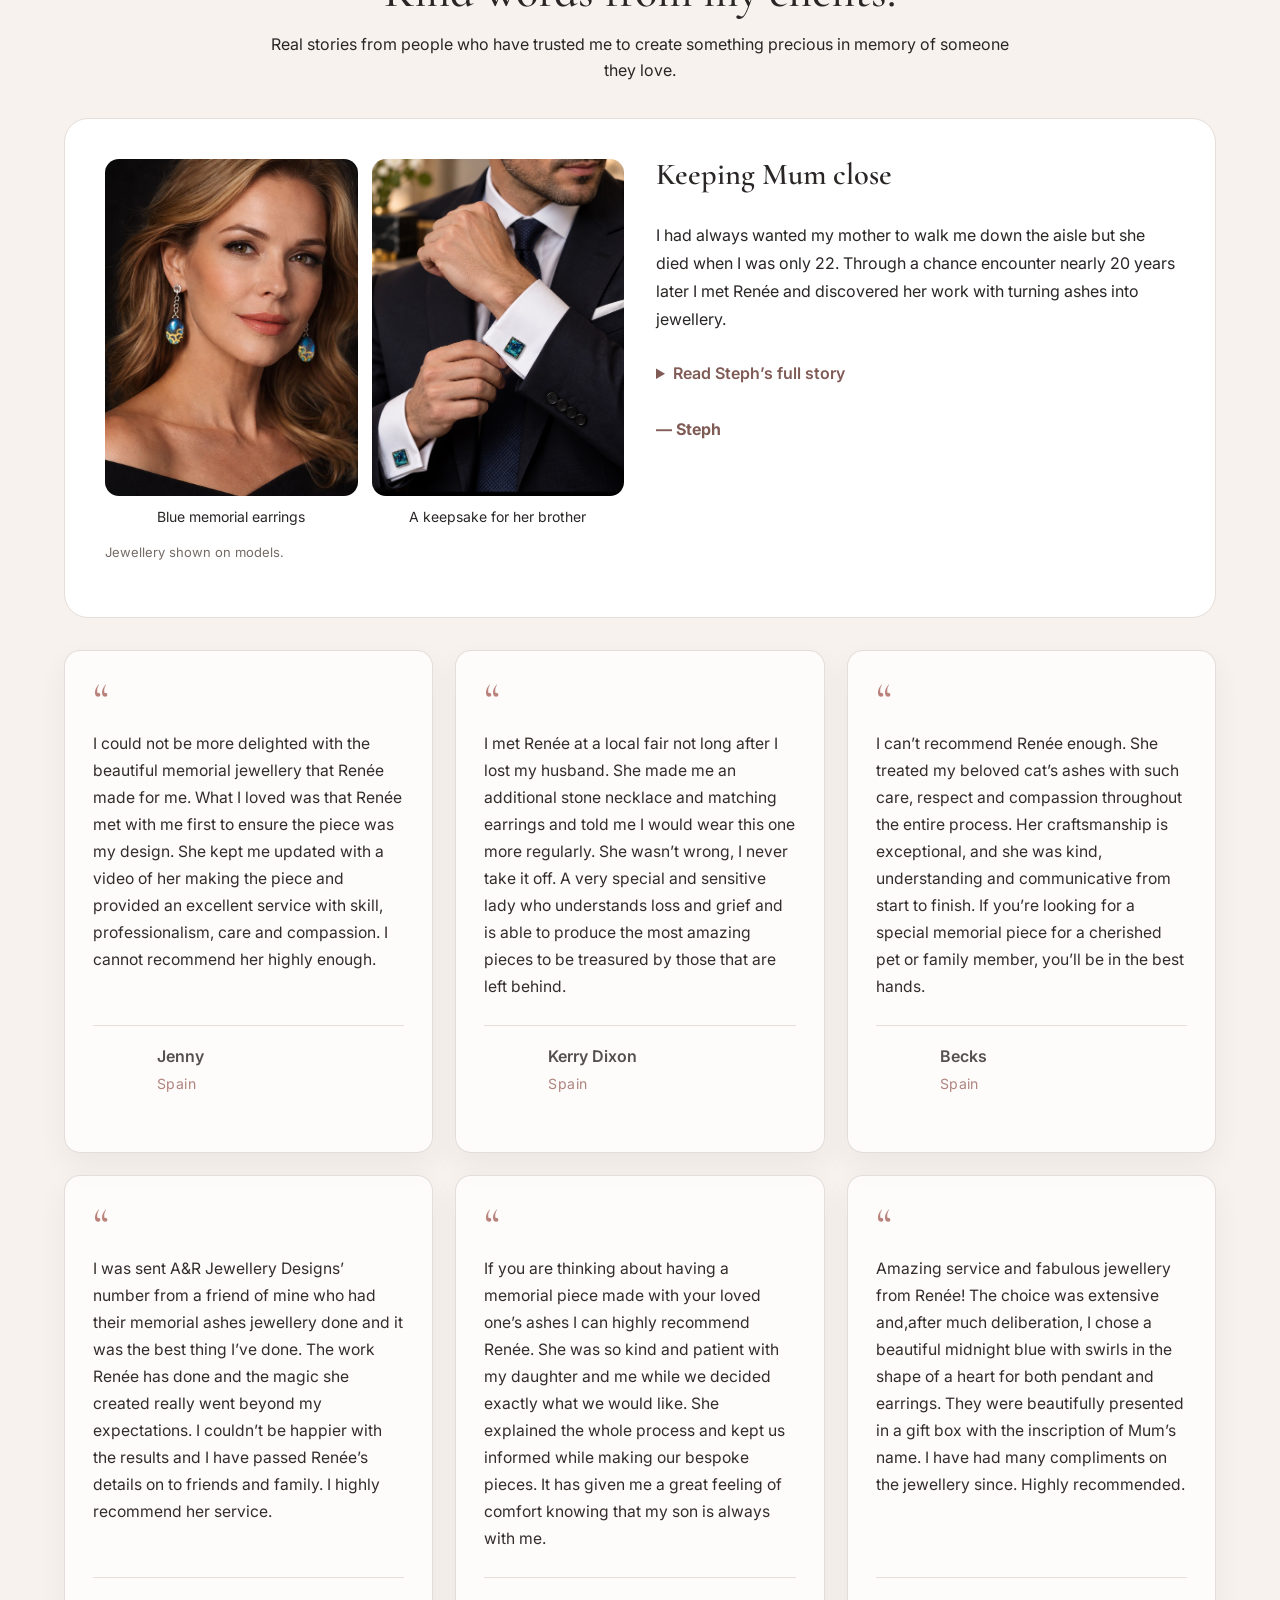
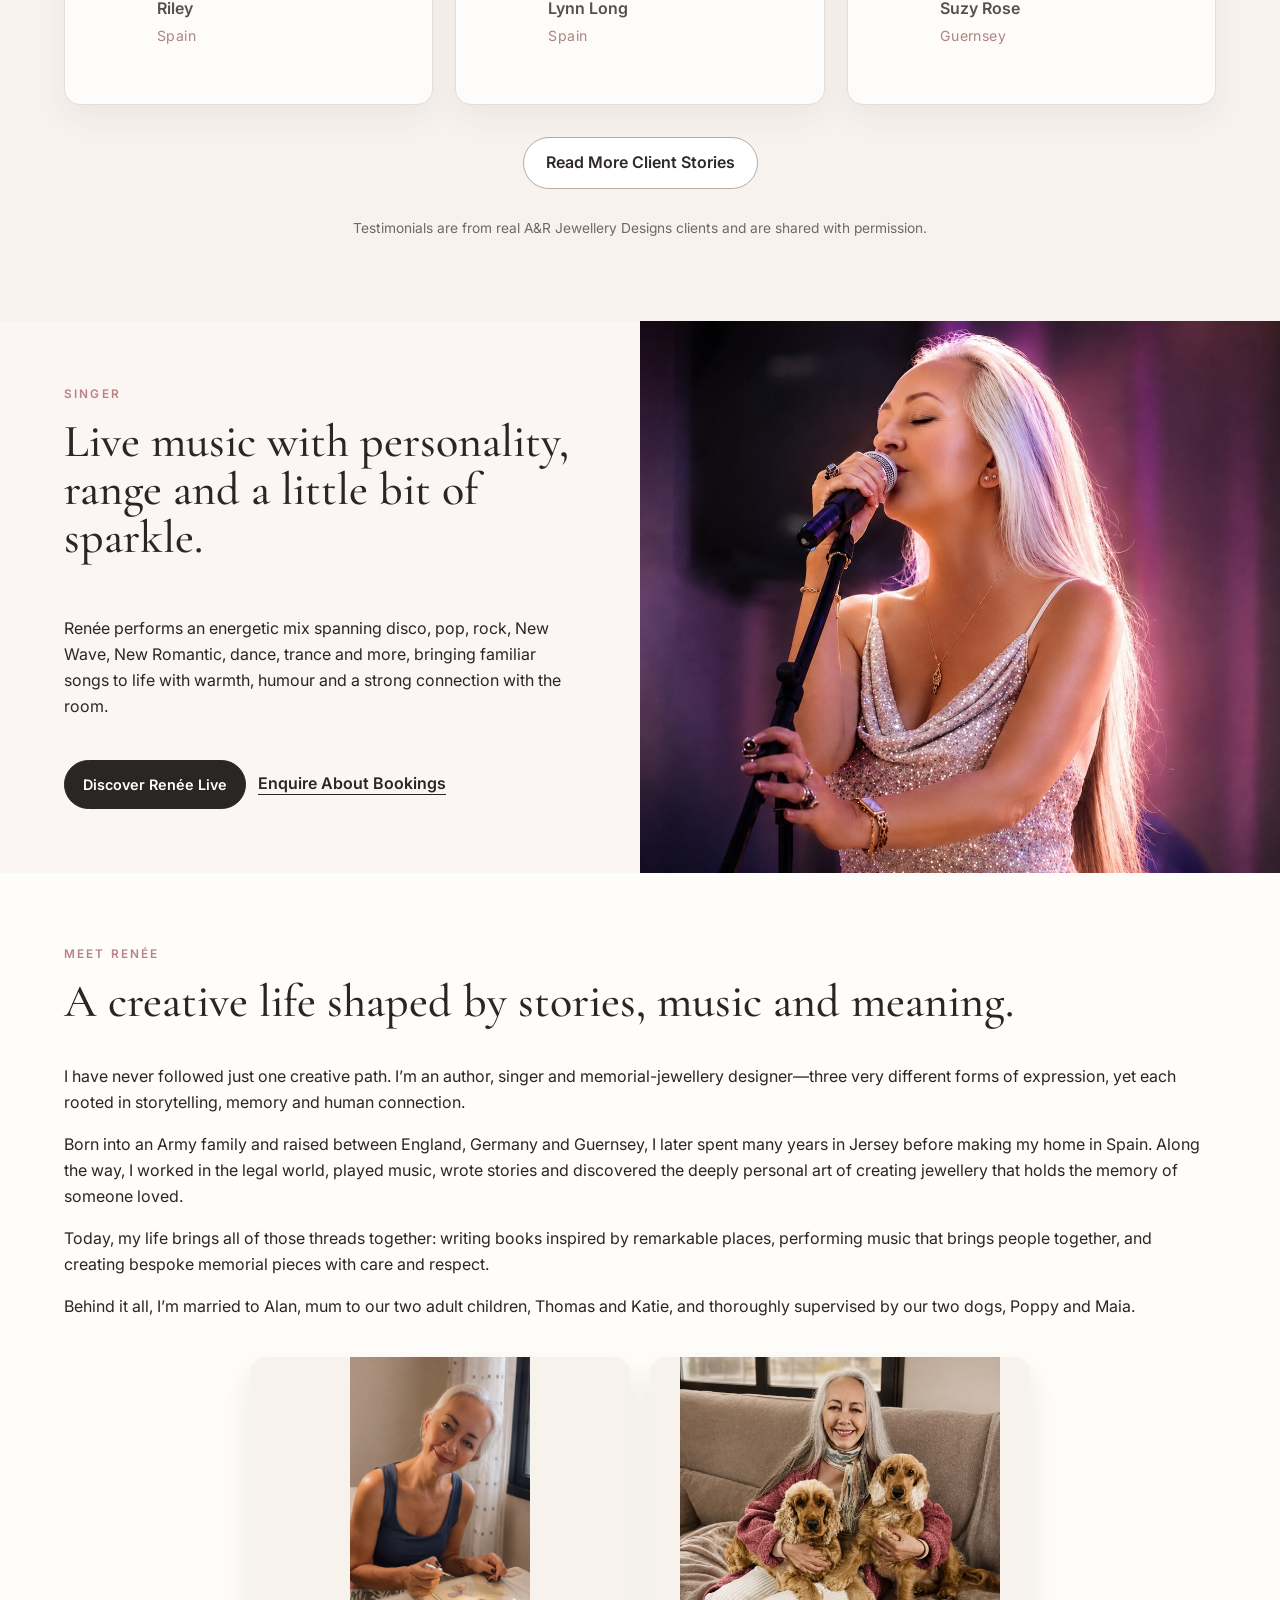
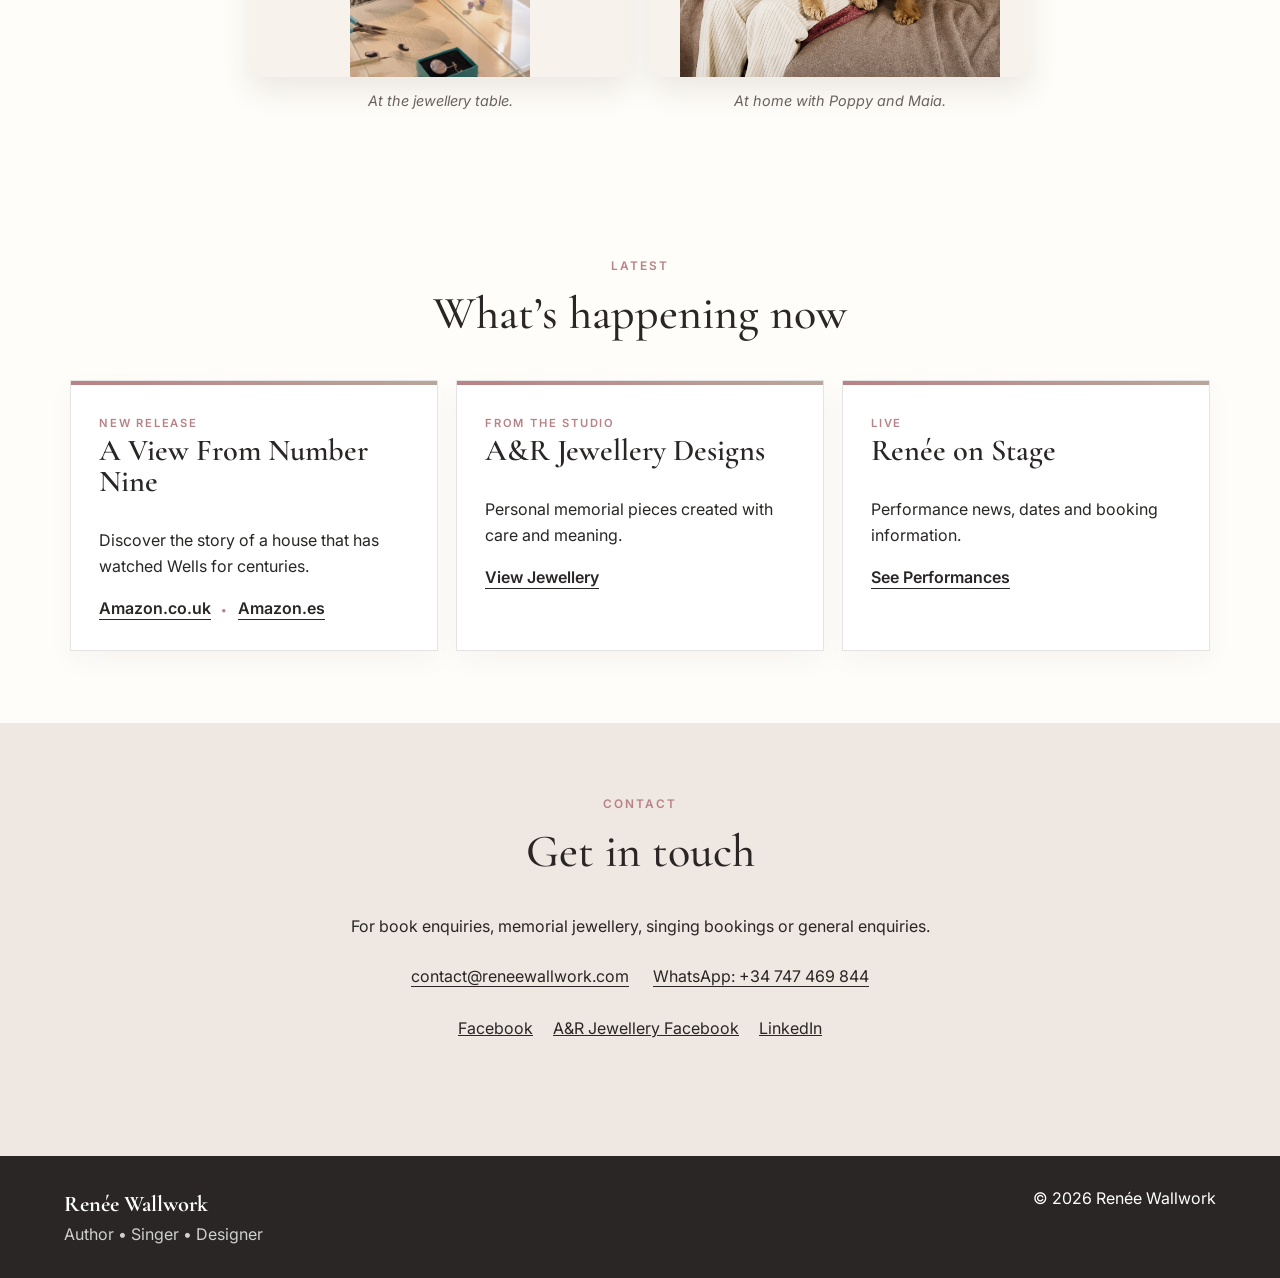
==== commit 47443fb1: "Add testimonials and styling for client stories Added styles and testimonials section to enhance lay" ====
--- a/index.html
+++ b/index.html
@@ -632,7 +632,7 @@
   <h3>Cufflinks</h3>
 
   <div class="gallery-grid">
-
+<img src="assets/Memorial%20Cufflinks%20Blue.jpeg" alt="Blue memorial cufflinks worn on a male model" />
   </div>
 
 </div><div id="sets" class="gallery-category">
@@ -688,7 +688,167 @@
     <h2>Kind words from my clients.</h2>
     <p>Real stories from people who have trusted me to create something precious in memory of someone they love.</p>
   </div>
-
+<style>
+
+  .steph-story {
+
+    margin: 0 0 32px;
+
+    padding: clamp(20px, 4vw, 40px);
+
+    background: #fff;
+
+    border: 1px solid #e5deda;
+
+    border-radius: 24px;
+
+  }
+
+  .steph-layout {
+
+    display: grid;
+
+    grid-template-columns: 1fr 1fr;
+
+    gap: 32px;
+
+    align-items: start;
+
+  }
+
+  .steph-photos {
+
+    display: grid;
+
+    grid-template-columns: 1fr 1fr;
+
+    gap: 14px;
+
+  }
+
+  .steph-photos figure { margin: 0; }
+
+  .steph-photos img {
+
+    display: block;
+
+    width: 100%;
+
+    aspect-ratio: 3 / 4;
+
+    object-fit: cover;
+
+    border-radius: 14px;
+
+  }
+
+  .steph-photos figcaption {
+
+    margin-top: 10px;
+
+    font-size: 14px;
+
+    text-align: center;
+
+  }
+
+  .steph-story h3 { margin-top: 0; }
+
+  .steph-story p { line-height: 1.75; }
+
+  .steph-story summary {
+
+    cursor: pointer;
+
+    color: #805b56;
+
+    font-weight: 600;
+
+    padding: 12px 0;
+
+  }
+
+  .steph-credit { color: #805b56; }
+
+  .steph-model-note {
+
+    font-size: 13px;
+
+    color: #756b65;
+
+  }
+
+  @media (max-width: 700px) {
+
+    .steph-layout { grid-template-columns: 1fr; }
+
+  }
+
+</style>
+
+<article class="steph-story">
+
+  <div class="steph-layout">
+
+    <div>
+
+      <div class="steph-photos">
+
+        <figure>
+
+          <img src="assets/Blue%20earrings.jpeg"
+
+               alt="Blue and gold memorial earrings shown on a model"
+
+               loading="lazy">
+
+          <figcaption>Blue memorial earrings</figcaption>
+
+        </figure>
+
+        <figure>
+
+          <img src="assets/Memorial%20Cufflinks%20Blue.jpeg"
+
+               alt="Blue memorial cufflinks shown on a model"
+
+               loading="lazy">
+
+          <figcaption>A keepsake for her brother</figcaption>
+
+        </figure>
+
+      </div>
+
+      <p class="steph-model-note">Jewellery shown on models.</p>
+
+    </div>
+
+    <div>
+
+      <h3>Keeping Mum close</h3>
+
+      <p>I had always wanted my mother to walk me down the aisle but she died when I was only 22. Through a chance encounter nearly 20 years later I met Renée and discovered her work with turning ashes into jewellery.</p>
+
+      <details>
+
+        <summary>Read Steph’s full story</summary>
+
+        <p>After a discussion on what would be the perfect way to memorialise my mother, she made me a pair of earrings in blue, my mum’s favourite colour. I was blown away by the result and the best part is that if I do ever get married, my mum can be with me as I walk down the aisle.</p>
+
+        <p>I have even ordered some cufflinks so that my brother also has a keepsake. Renée did not even have cufflinks in her previous collection but she was kind enough to make some for me.</p>
+
+        <p>I cannot recommend her work highly enough and I will definitely be ordering more pieces in future.</p>
+
+      </details>
+
+      <p class="steph-credit"><strong>— Steph</strong></p>
+
+    </div>
+
+  </div>
+
+</article>
 <div class="testimonial-grid">
     <article class="testimonial-card">
       <blockquote>I could not be more delighted with the beautiful memorial jewellery that Renée made for me. What I loved was that Renée met with me first to ensure the piece was my design. She kept me updated with a video of her making the piece and provided an excellent service with skill, professionalism, care and compassion. I cannot recommend her highly enough.</blockquote>
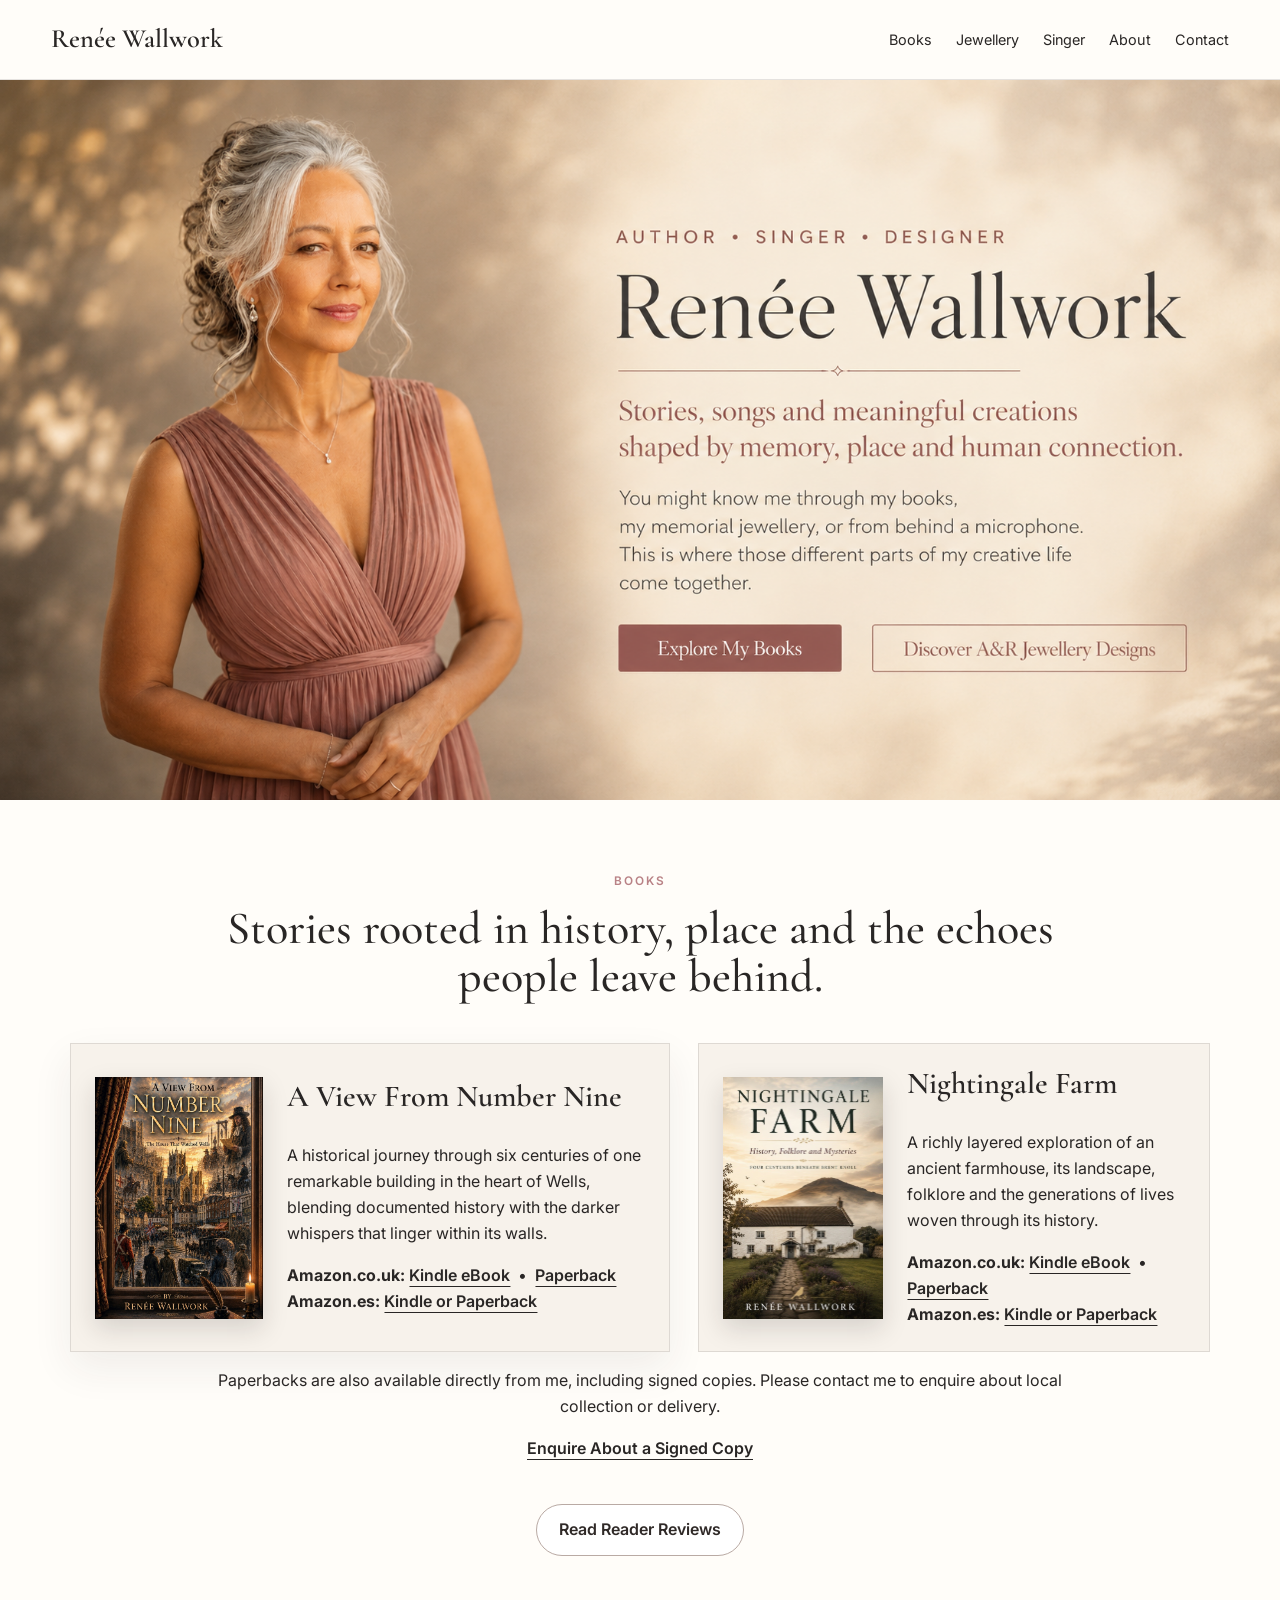
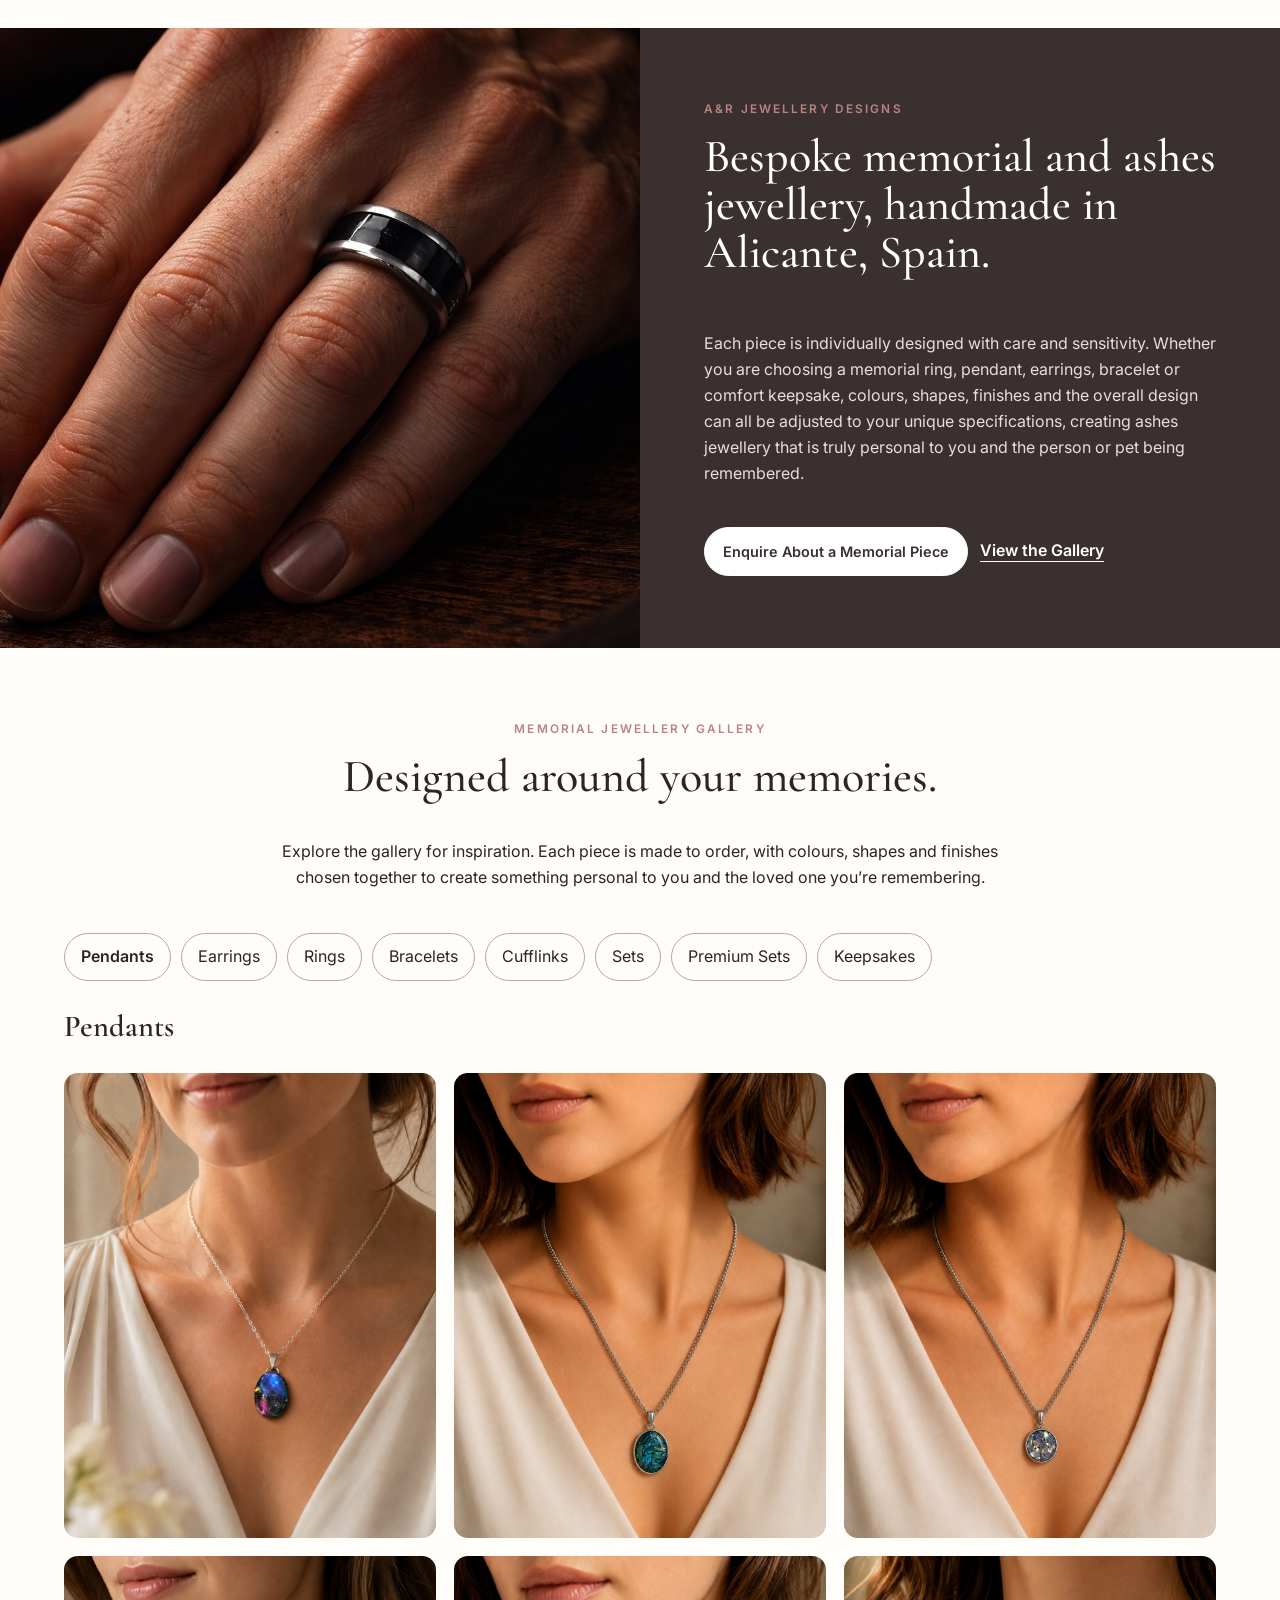
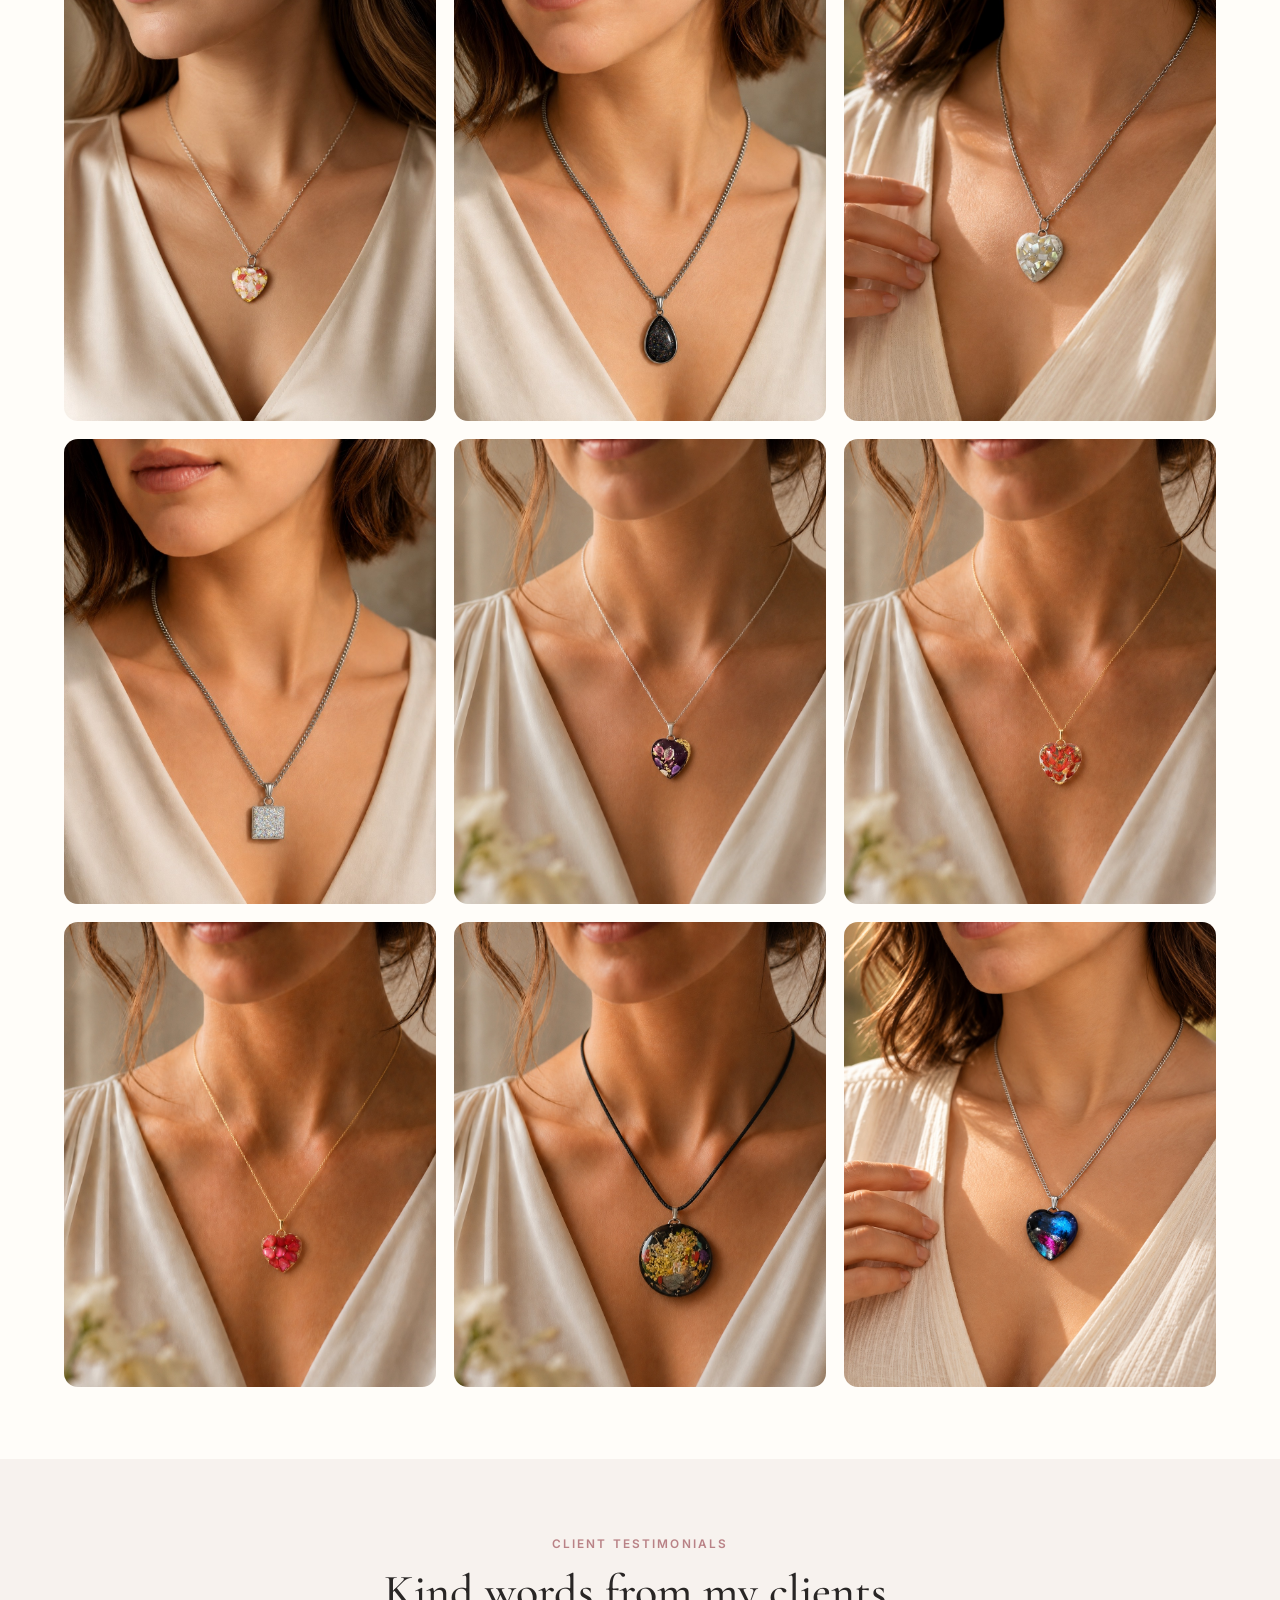
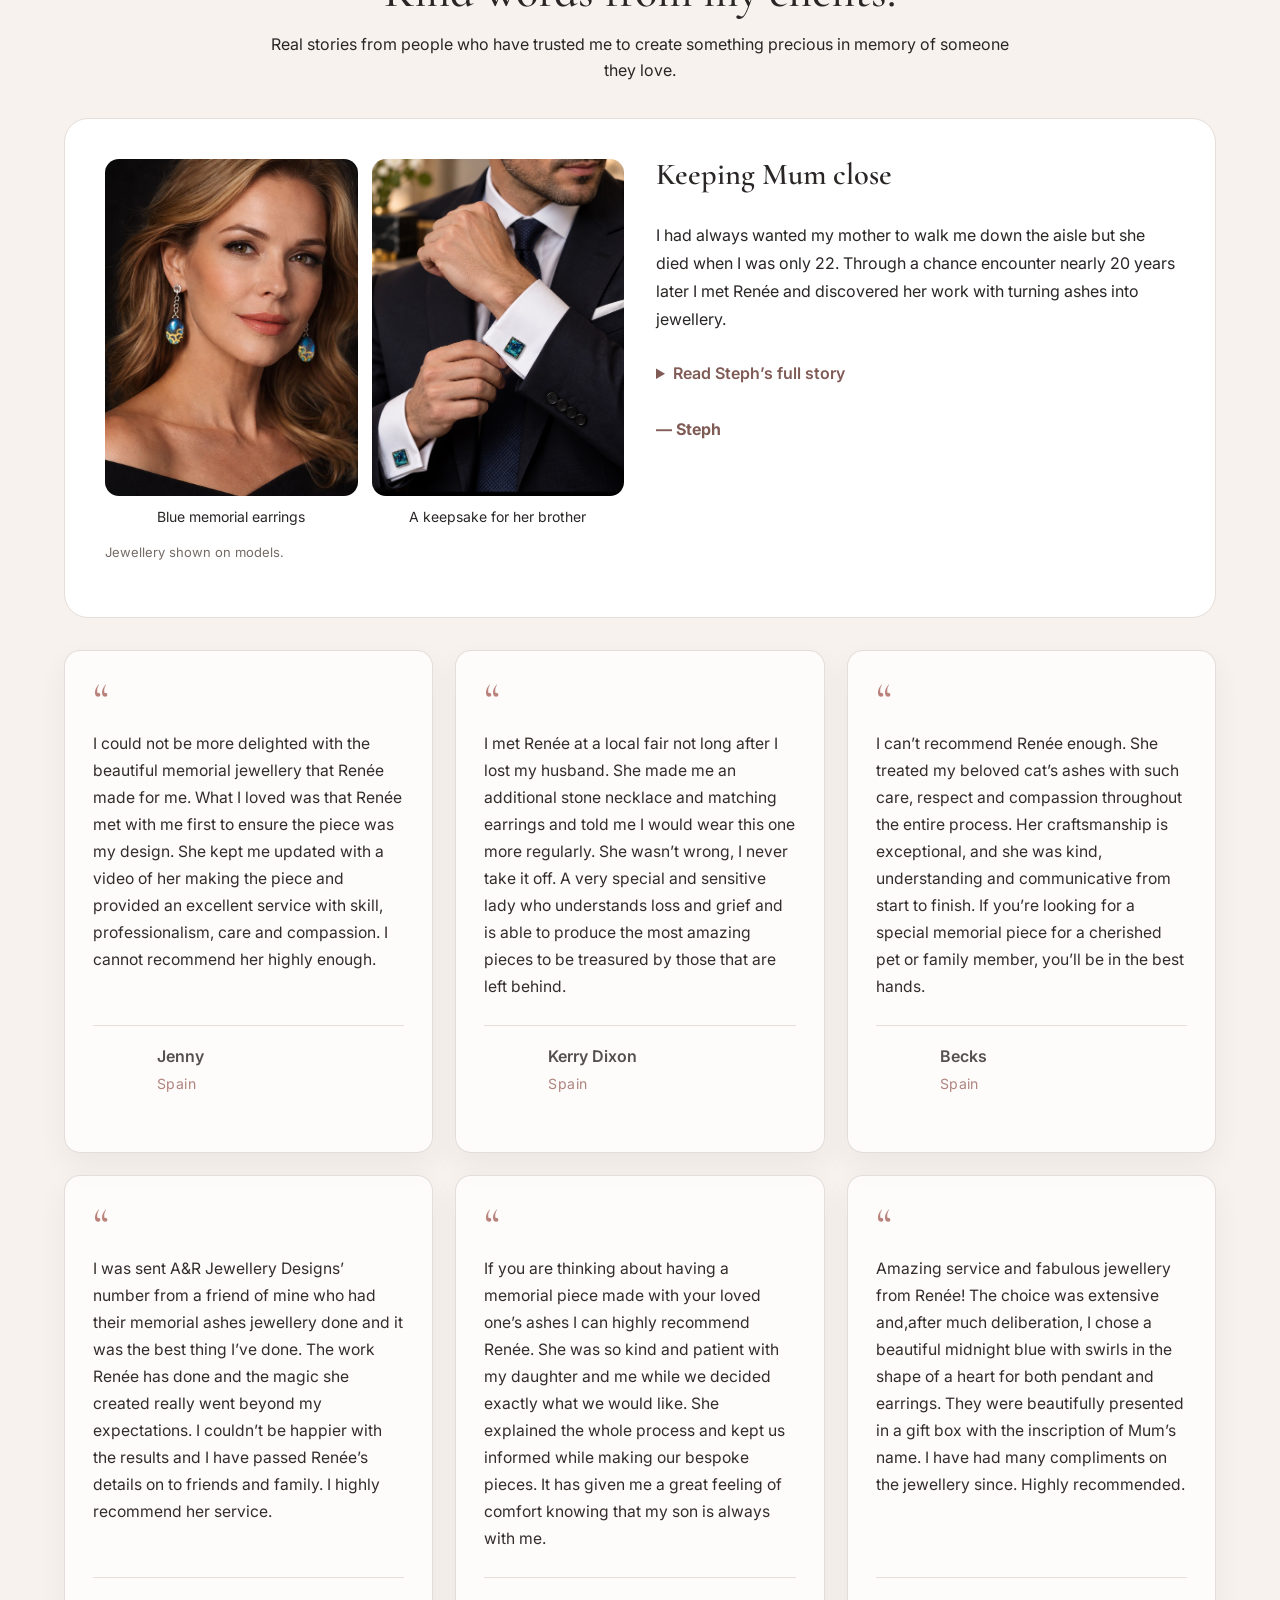
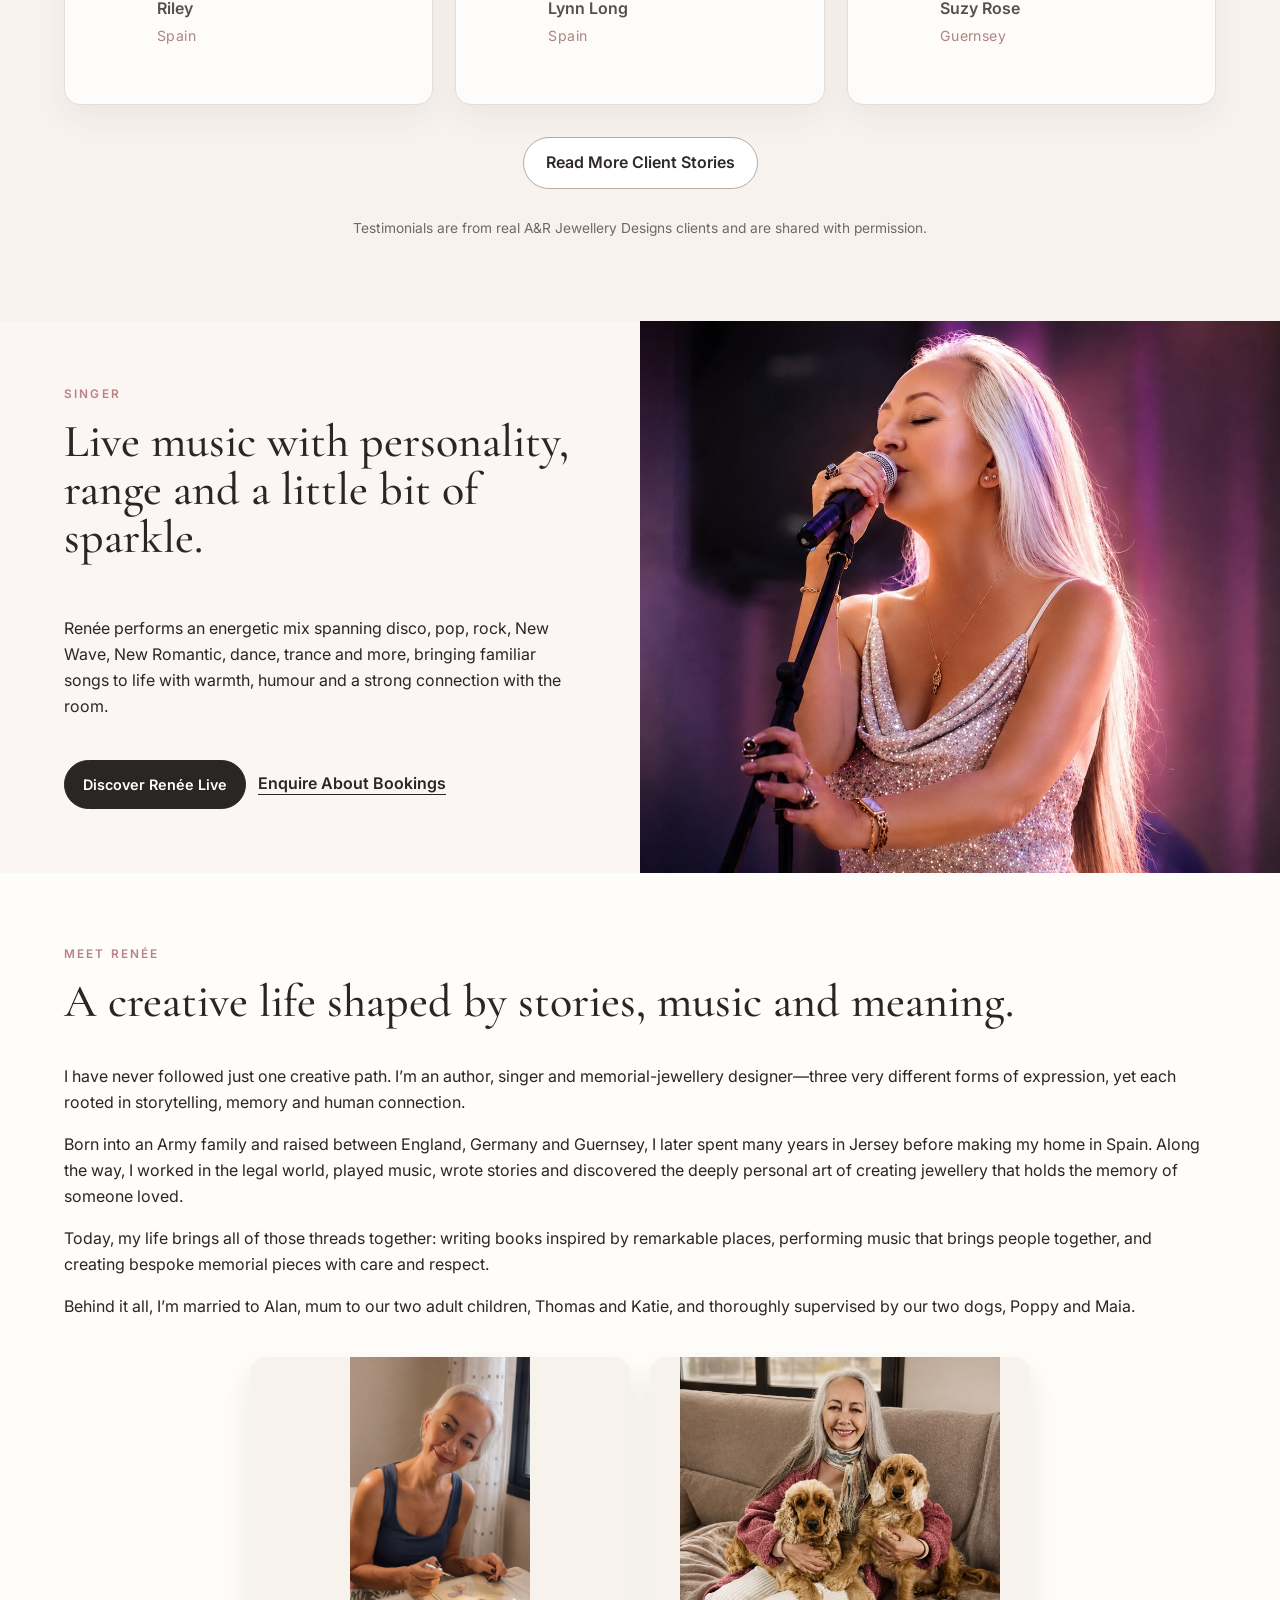
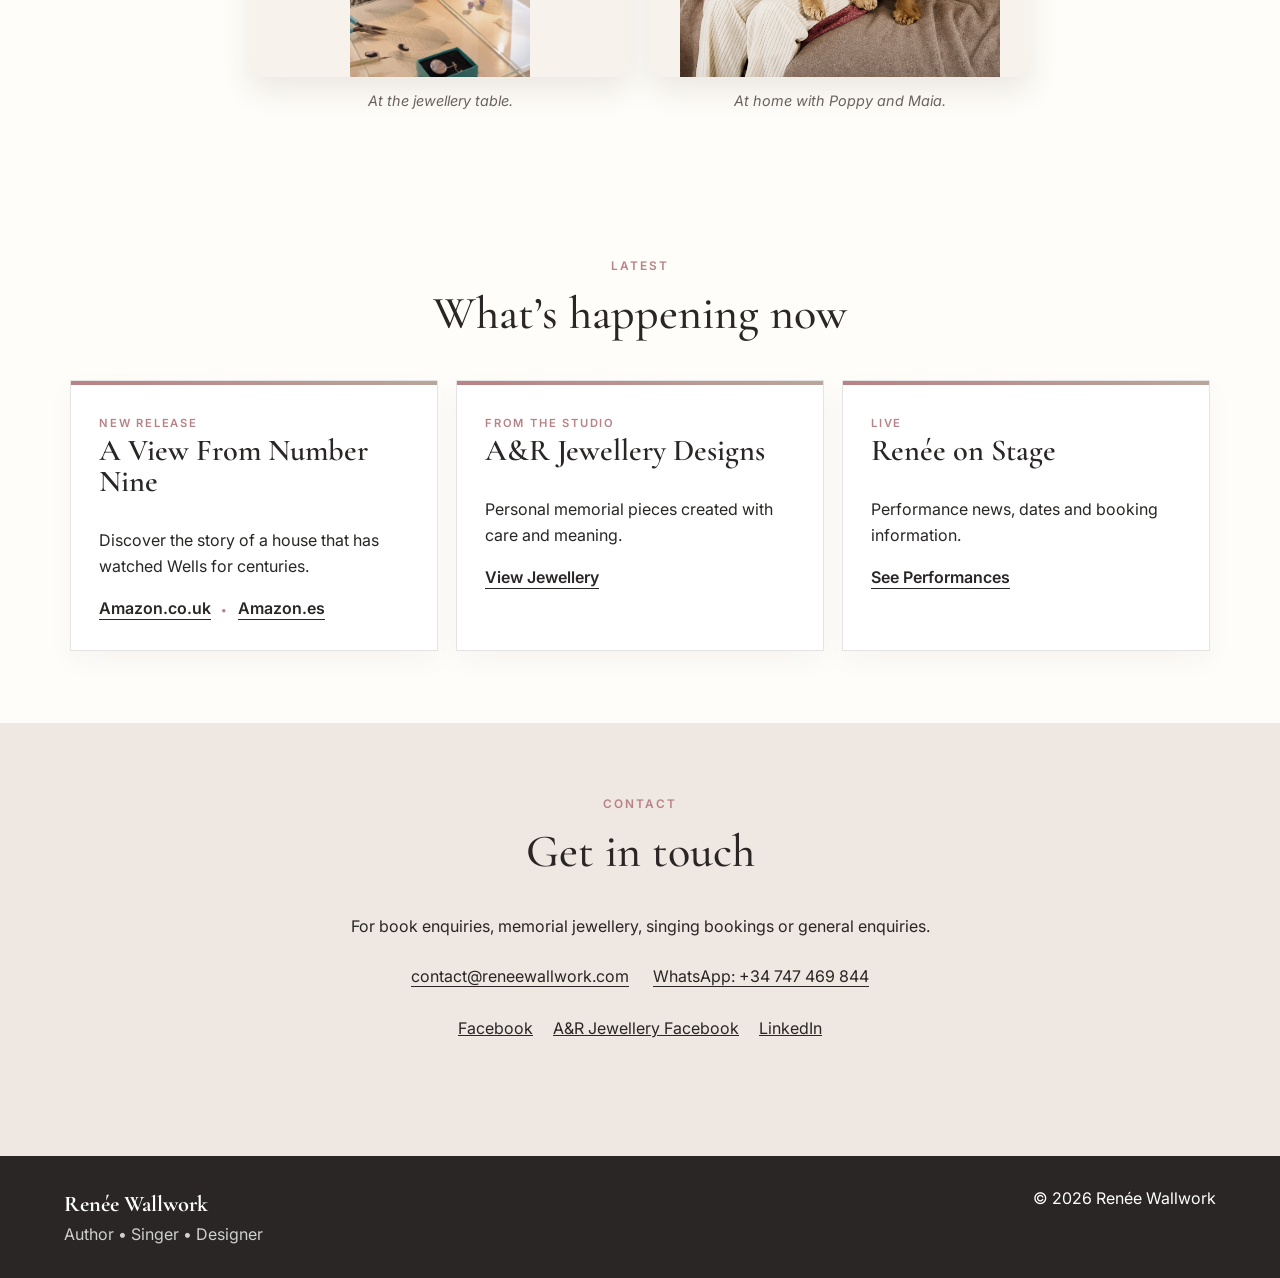
==== commit 3a9bf23d: "Update description in index.html for clarity" ====
--- a/index.html
+++ b/index.html
@@ -521,7 +521,7 @@
 
     <h2>Designed around your memories.</h2>
 
-    <p>Explore examples of pendants, earrings, rings, sets and premium sets. Every design can be adapted in colour, shape and finish to your own unique specifications.</p>
+    <p>Explore the gallery for inspiration. Each piece is made to order, with colours, shapes and finishes chosen together to create something personal to you and the loved one you’re remembering.</p>
 
   </div>
 
